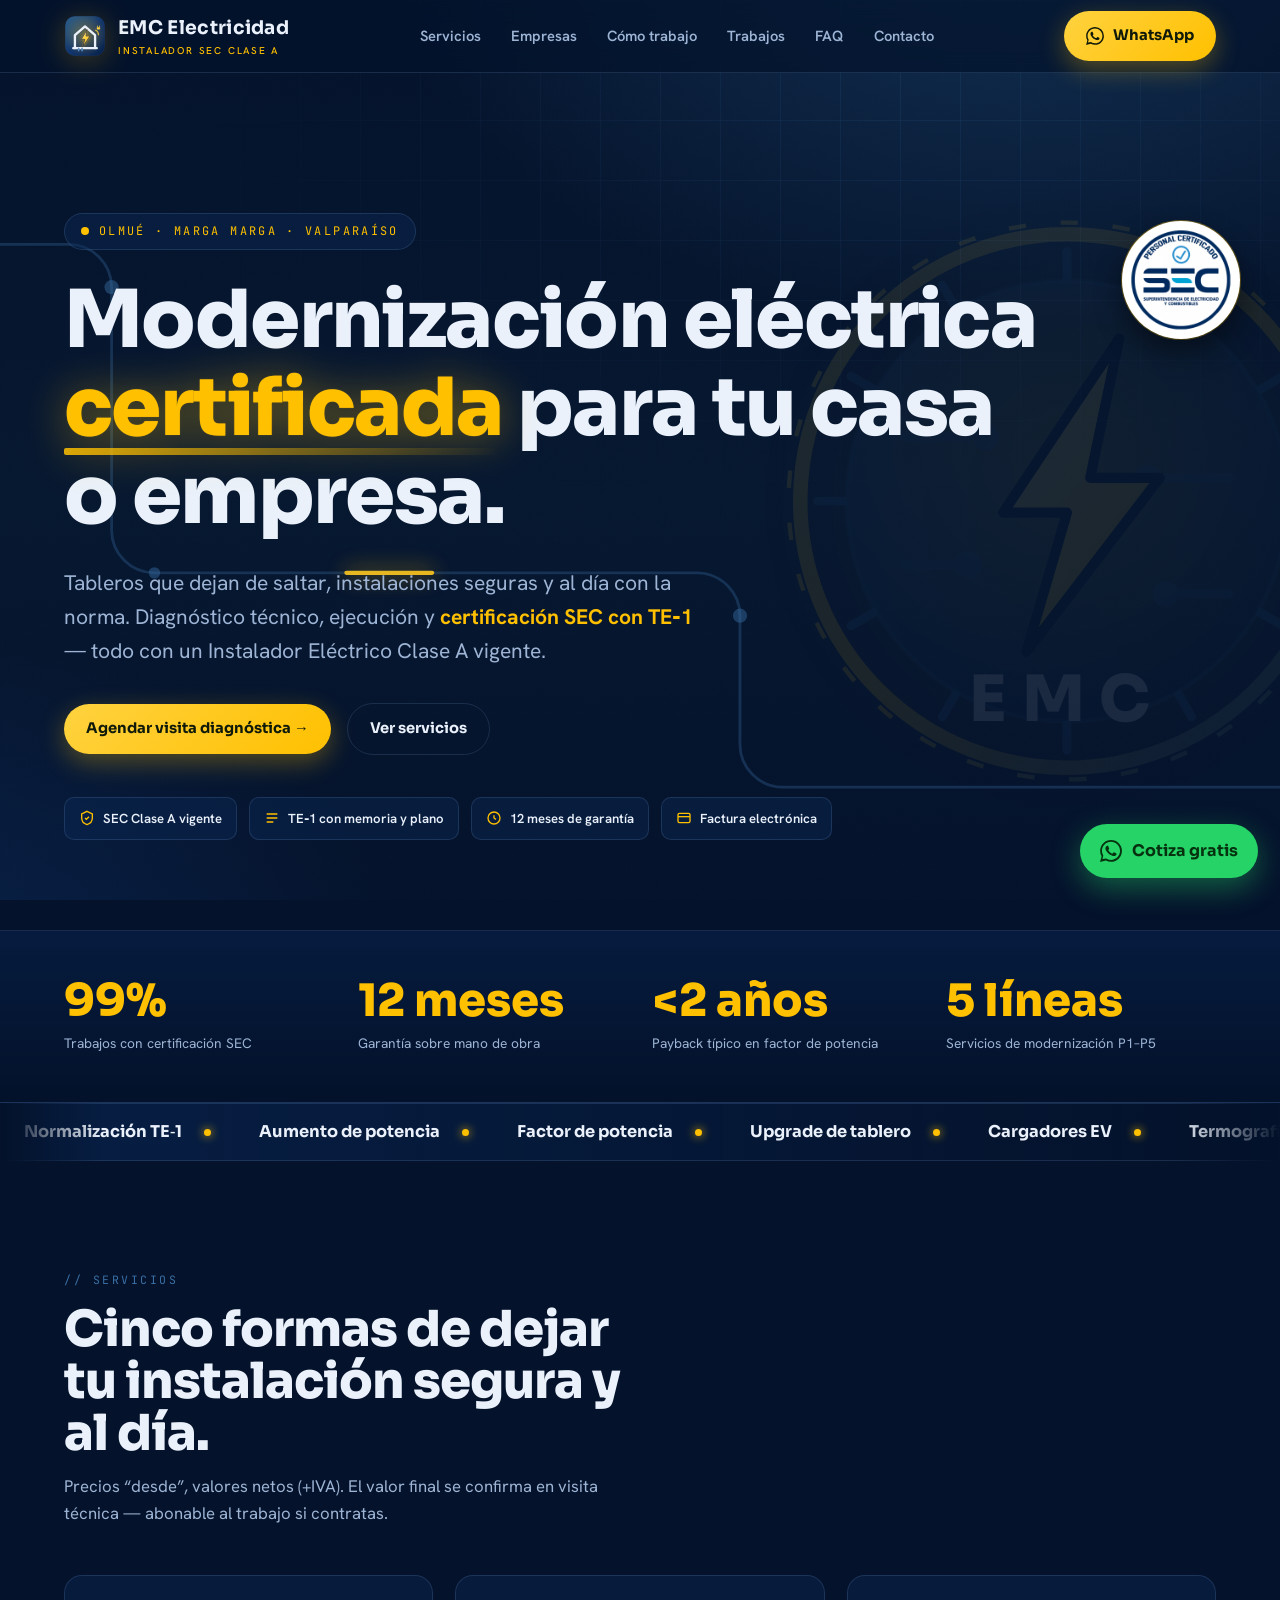
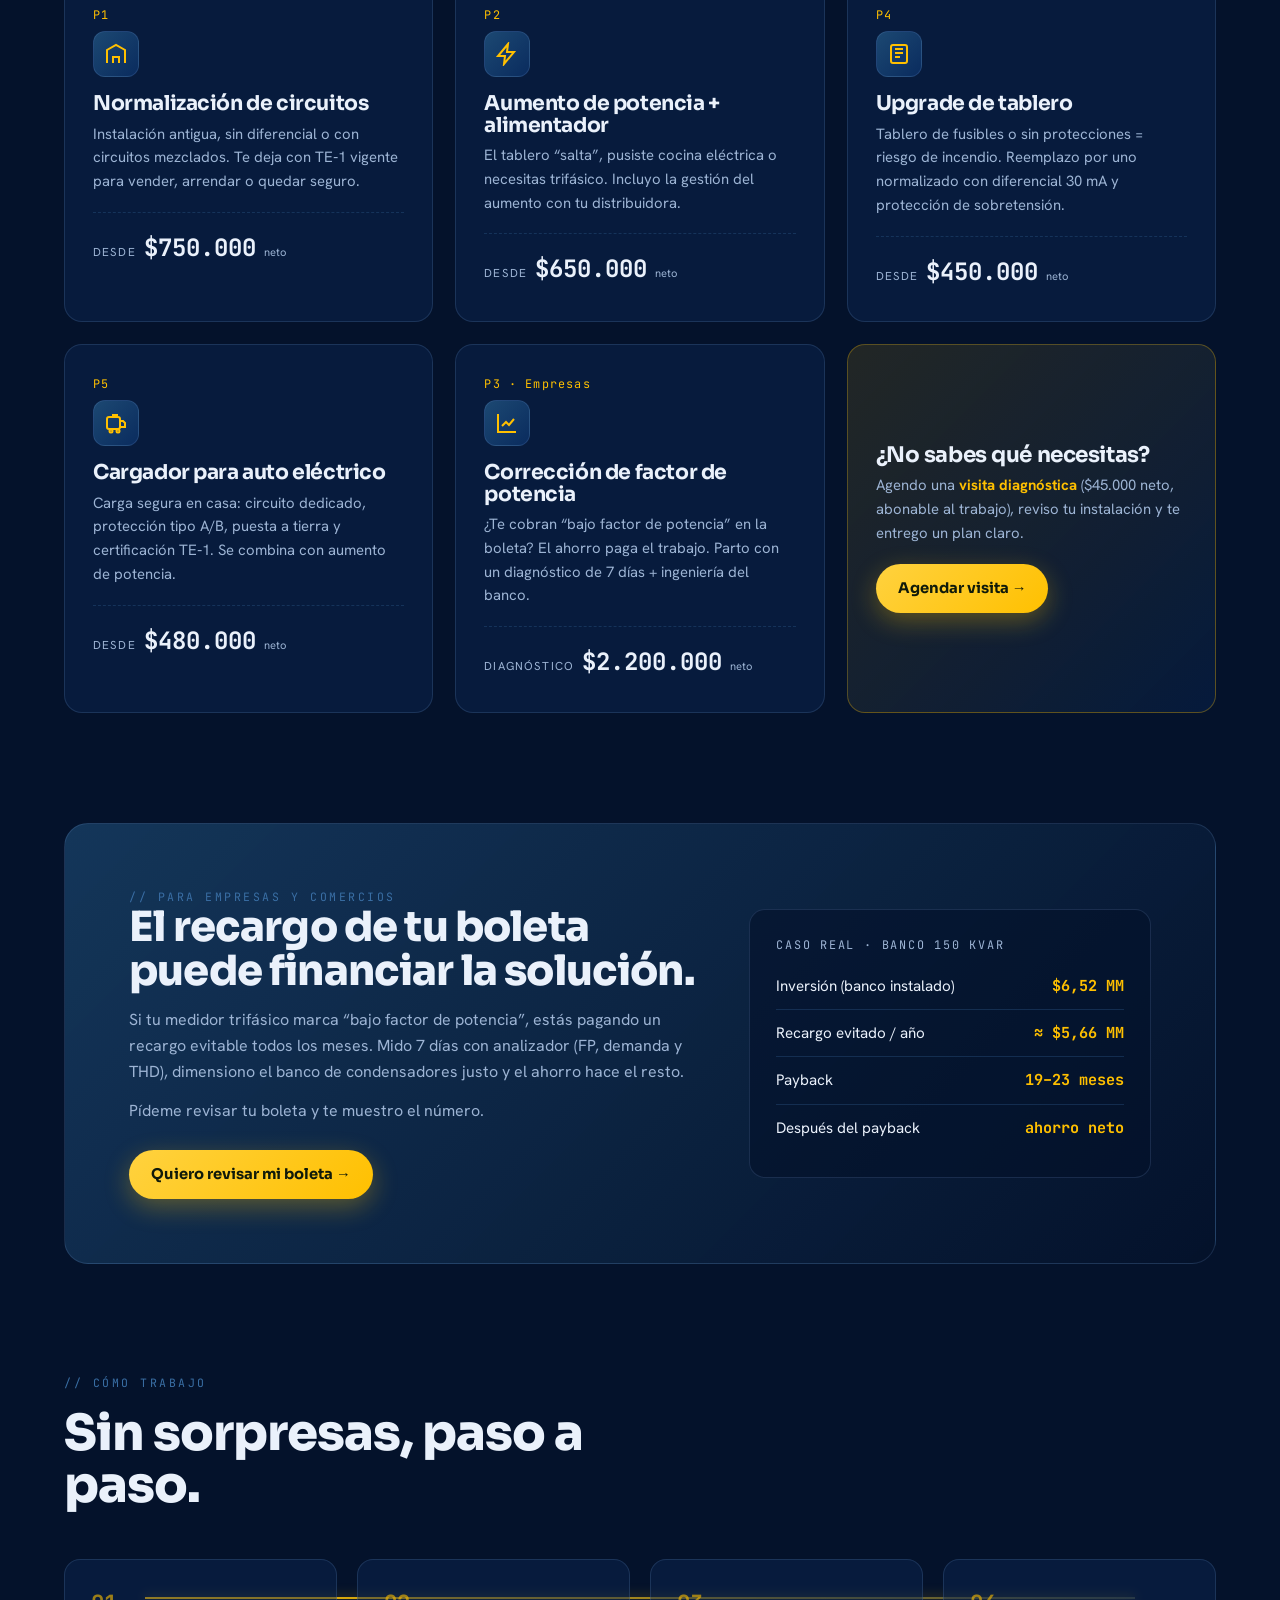
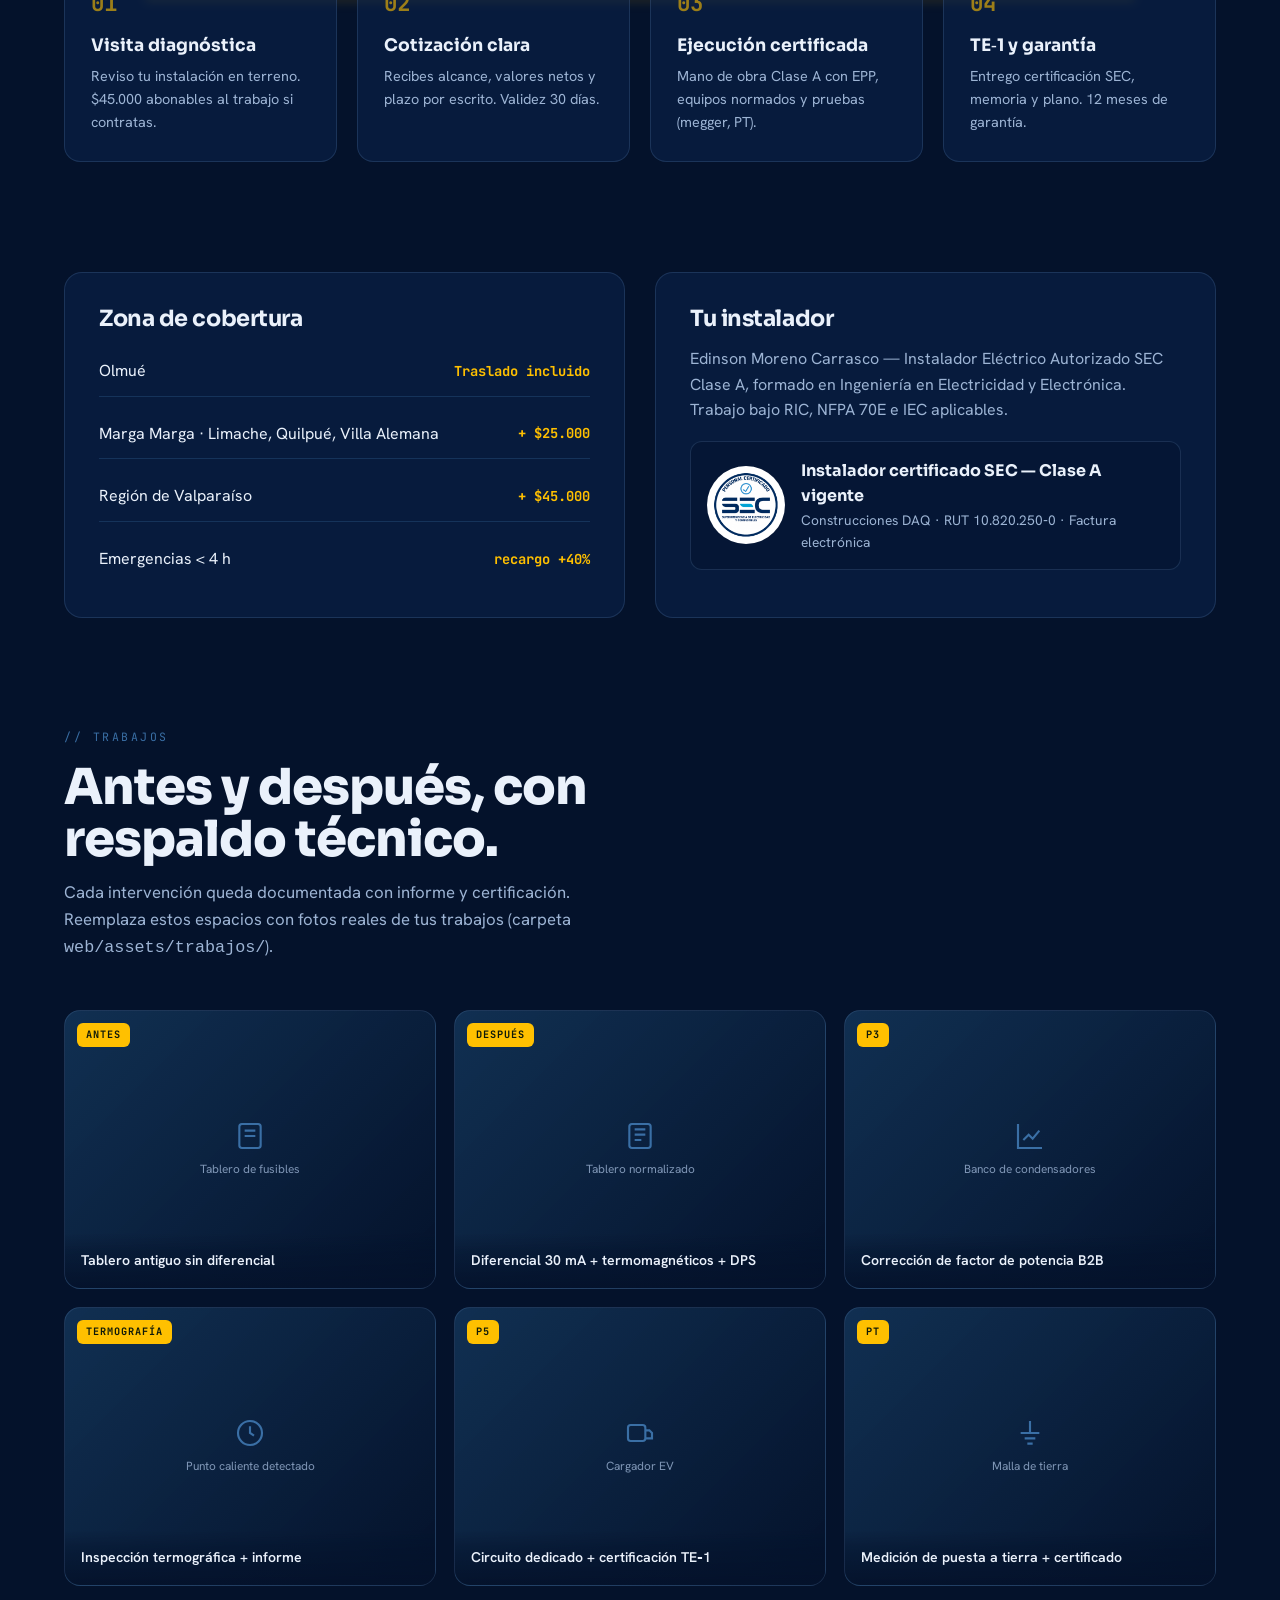
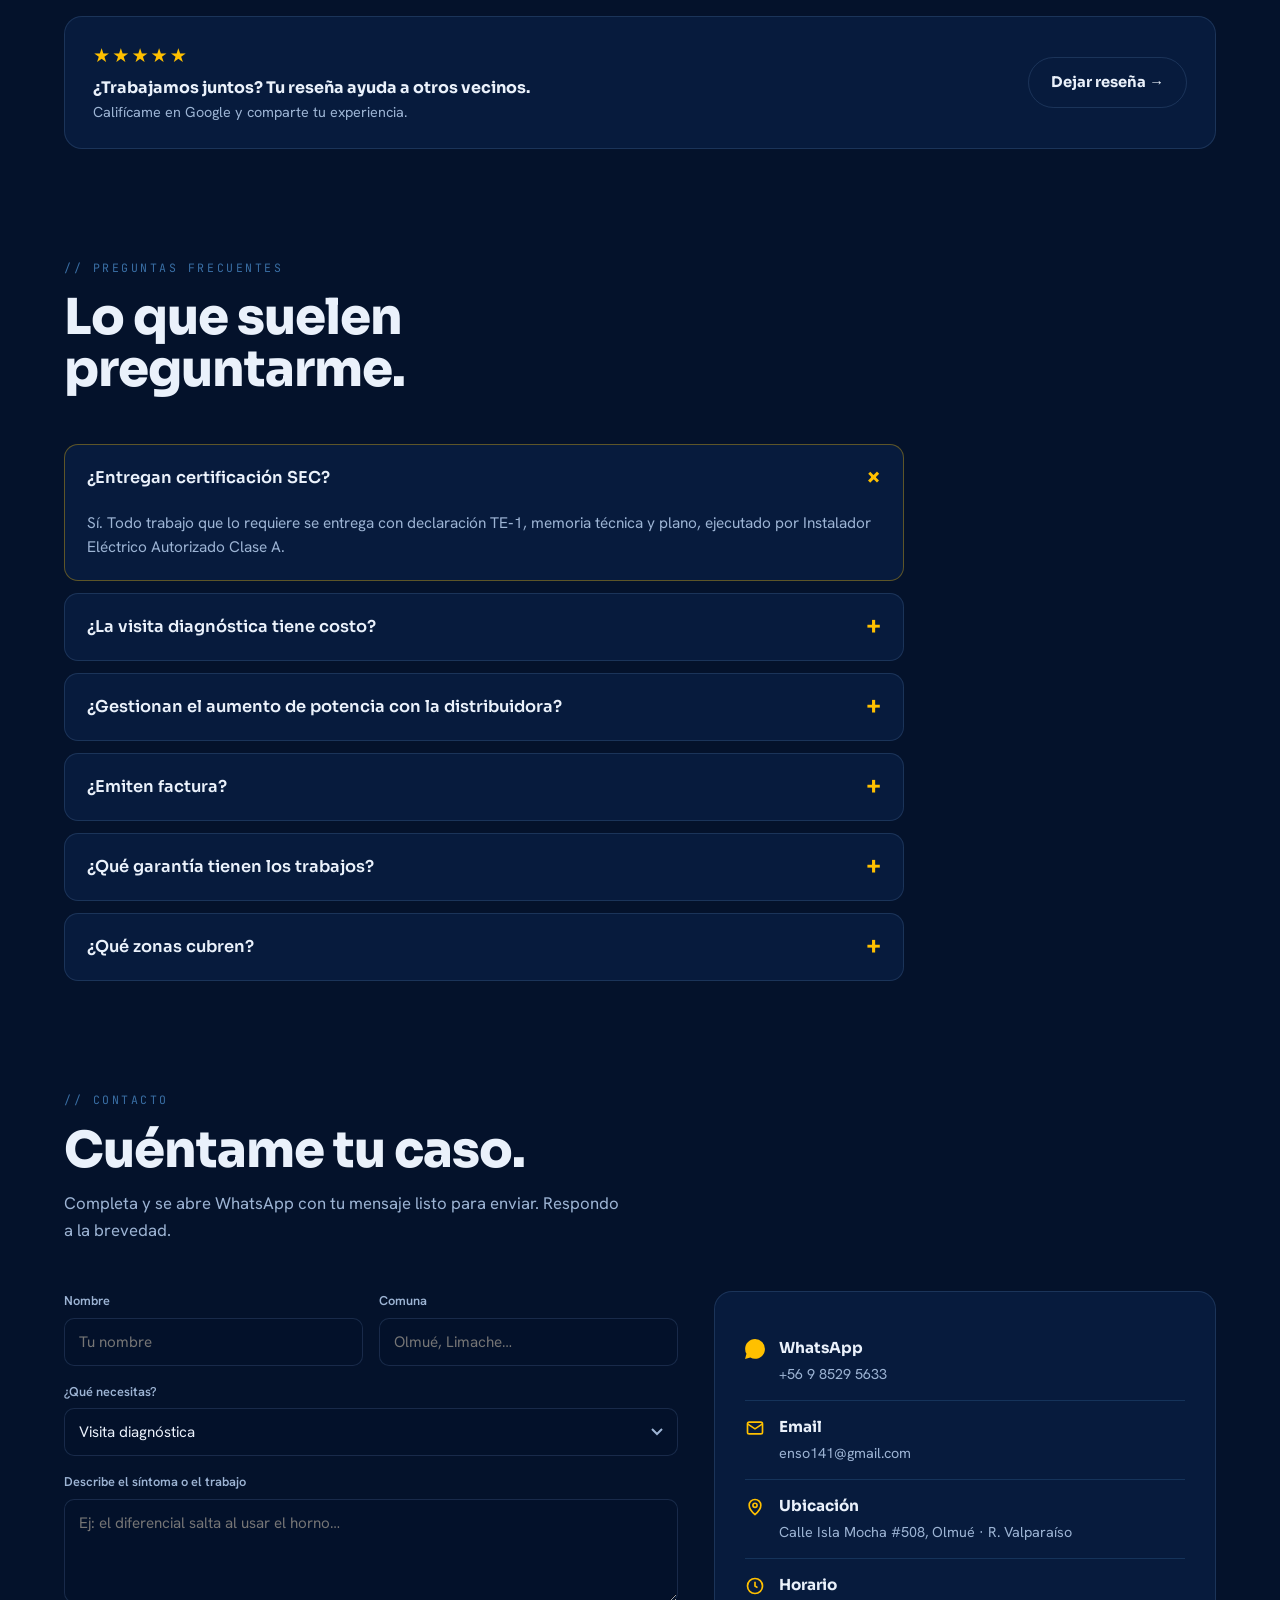
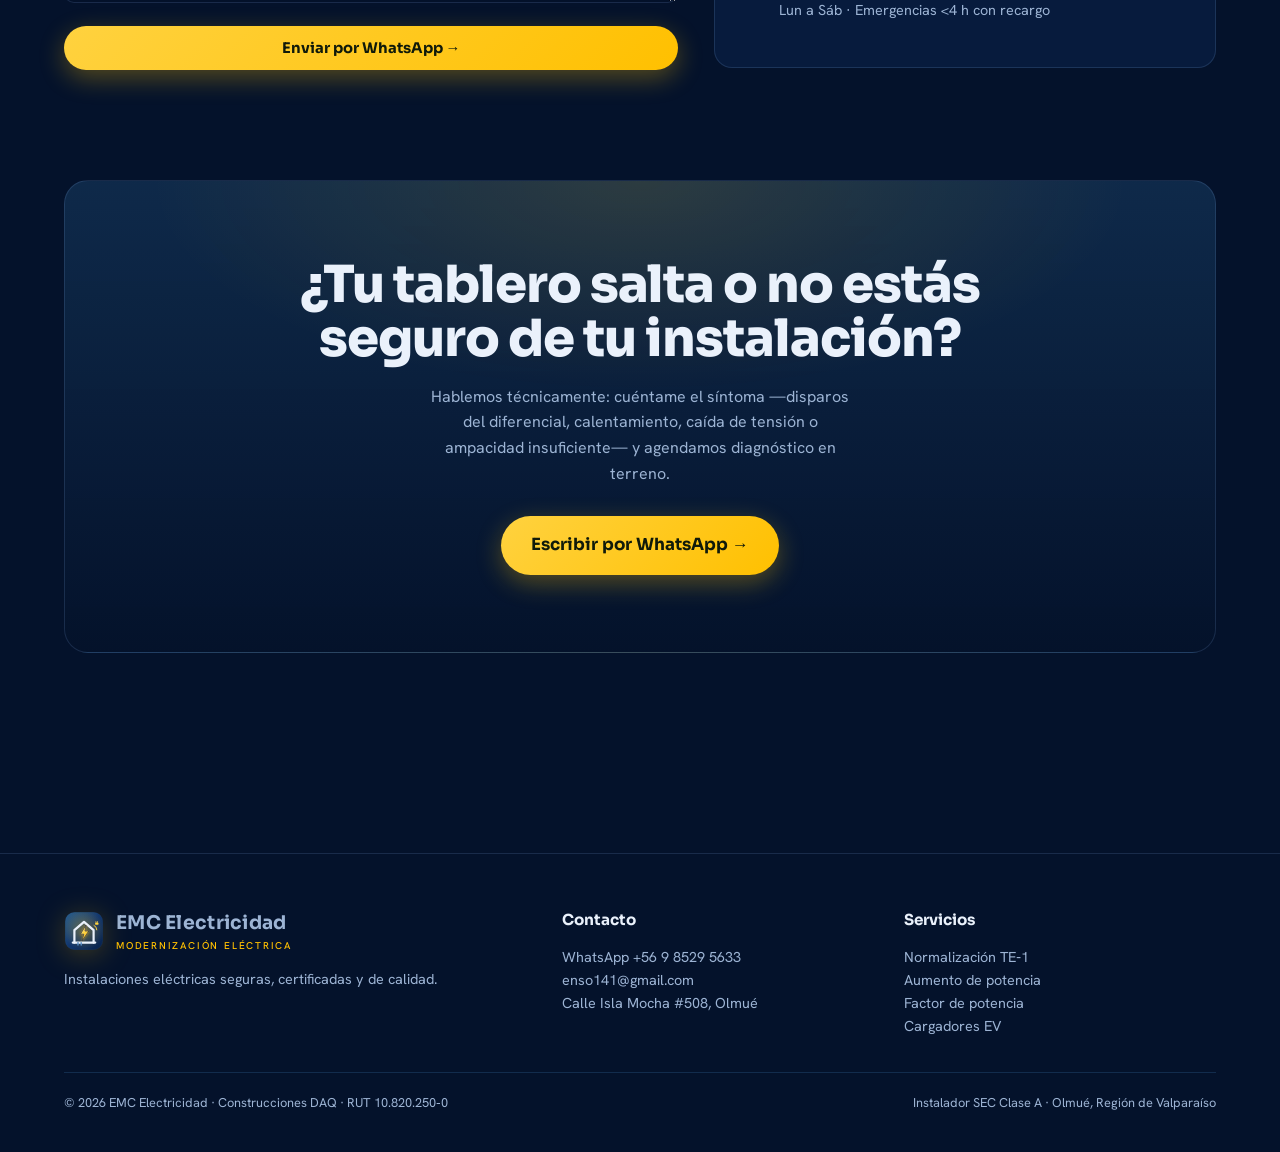
==== index.html @ 5852c8bf "EMC Electricidad landing" ====
<!DOCTYPE html>
<html lang="es-CL">
<head>
<meta charset="UTF-8">
<meta name="viewport" content="width=device-width, initial-scale=1.0">
<title>EMC Electricidad · Modernización eléctrica certificada · Instalador SEC Clase A — Olmué</title>
<meta name="description" content="EMC Electricidad — Construcciones DAQ. Modernización eléctrica certificada en Olmué y Región de Valparaíso: normalización TE-1, aumento de potencia, factor de potencia, upgrade de tablero y cargadores EV. Instalador SEC Clase A vigente.">
<link rel="preconnect" href="https://fonts.googleapis.com">
<link rel="preconnect" href="https://fonts.gstatic.com" crossorigin>
<link href="https://fonts.googleapis.com/css2?family=Sora:wght@400;600;700;800&family=Hanken+Grotesk:wght@400;500;600;700&family=JetBrains+Mono:wght@500;700&display=swap" rel="stylesheet">
<style>
:root{
  --blue-950:#04122b; --blue-900:#071a3a; --blue-800:#0B2E63; --blue-700:#1F4E79;
  --blue-500:#3A6FA5; --amp:#FFC000; --amp-lt:#FFD23F;
  --ink:#eaf1fb; --muted:#9db4d4; --line:rgba(58,111,165,.28);
  --glass:rgba(13,40,84,.45); --glass-brd:rgba(120,160,215,.18);
  --maxw:1200px;
  --d:#04122b;
}
*{margin:0;padding:0;box-sizing:border-box}
html{scroll-behavior:smooth}
body{
  font-family:'Hanken Grotesk',system-ui,sans-serif;
  background:var(--blue-950); color:var(--ink);
  line-height:1.6; -webkit-font-smoothing:antialiased; overflow-x:hidden;
}
h1,h2,h3,.display{font-family:'Sora',sans-serif;line-height:1.05;letter-spacing:-.02em}
.mono{font-family:'JetBrains Mono',monospace}
a{color:inherit;text-decoration:none}
.wrap{max-width:var(--maxw);margin:0 auto;padding:0 24px}
.amp{color:var(--amp)}

/* ── ambient background: night panel + grid + glow ── */
.bg-fx{position:fixed;inset:0;z-index:-2;
  background:
    radial-gradient(1100px 700px at 80% -10%, rgba(31,78,121,.55), transparent 60%),
    radial-gradient(900px 600px at -10% 110%, rgba(11,46,99,.6), transparent 60%),
    linear-gradient(180deg,#04122b,#061730 55%,#04122b);
}
.bg-grid{position:fixed;inset:0;z-index:-1;opacity:.5;
  background-image:linear-gradient(var(--line) 1px,transparent 1px),linear-gradient(90deg,var(--line) 1px,transparent 1px);
  background-size:60px 60px;
  -webkit-mask-image:radial-gradient(1000px 600px at 70% 10%,#000,transparent 75%);
          mask-image:radial-gradient(1000px 600px at 70% 10%,#000,transparent 75%);
}
.grain{position:fixed;inset:0;z-index:-1;pointer-events:none;opacity:.05;mix-blend-mode:overlay;
  background-image:url("data:image/svg+xml,%3Csvg xmlns='http://www.w3.org/2000/svg' width='180' height='180'%3E%3Cfilter id='n'%3E%3CfeTurbulence type='fractalNoise' baseFrequency='0.85' numOctaves='2' stitchTiles='stitch'/%3E%3C/filter%3E%3Crect width='100%25' height='100%25' filter='url(%23n)'/%3E%3C/svg%3E")}
.hero-mark{position:absolute;right:clamp(-120px,-6vw,-40px);top:50%;transform:translateY(-50%);
  width:min(580px,54vw);z-index:0;opacity:.09;pointer-events:none;
  filter:drop-shadow(0 0 70px rgba(255,192,0,.25))}
.hero-mark .ring{transform-origin:100px 100px;animation:spin 70s linear infinite}
@keyframes spin{to{transform:rotate(360deg)}}
.hero-seal{position:absolute;top:8px;right:0;width:118px;height:118px;object-fit:contain;z-index:4;
  background:#fff;border-radius:50%;padding:6px;box-shadow:0 12px 28px rgba(0,0,0,.45),0 0 0 1px rgba(255,192,0,.4);
  animation:floaty 6s ease-in-out infinite}
@keyframes floaty{0%,100%{transform:translateY(0)}50%{transform:translateY(-9px)}}
@media(max-width:920px){.hero-seal{width:86px;top:0}}
@media(max-width:560px){.hero-seal{display:none}}

/* ── nav ── */
header{position:sticky;top:0;z-index:50;backdrop-filter:blur(12px);
  background:rgba(4,18,43,.72);border-bottom:1px solid var(--glass-brd)}
nav{display:flex;align-items:center;justify-content:space-between;height:72px}
.brand{display:flex;align-items:center;gap:12px;font-family:'Sora';font-weight:800;letter-spacing:.02em}
.brand svg{width:42px;height:42px;flex:0 0 auto;filter:drop-shadow(0 4px 14px rgba(255,192,0,.25))}
.brand b{font-size:1.18rem}
.brand small{display:block;font-family:'Hanken Grotesk';font-weight:500;font-size:.62rem;letter-spacing:.18em;color:var(--amp);text-transform:uppercase}
.navlinks{display:flex;gap:30px;align-items:center}
.navlinks a{font-size:.92rem;color:var(--muted);font-weight:600;transition:color .2s}
.navlinks a:hover{color:var(--ink)}
.btn{display:inline-flex;align-items:center;gap:9px;font-weight:700;font-family:'Sora';
  padding:13px 22px;border-radius:999px;font-size:.92rem;transition:transform .15s,box-shadow .2s,background .2s;cursor:pointer;border:none}
.btn-amp{background:linear-gradient(135deg,var(--amp-lt),var(--amp));color:#101a0a;
  box-shadow:0 8px 26px rgba(255,192,0,.32)}
.btn-amp:hover{transform:translateY(-2px);box-shadow:0 12px 34px rgba(255,192,0,.5)}
.btn-ghost{background:transparent;color:var(--ink);border:1px solid var(--glass-brd)}
.btn-ghost:hover{border-color:var(--amp);color:var(--amp)}
.nav-cta{display:flex;gap:12px;align-items:center}
.burger{display:none}

/* ── hero ── */
.hero{position:relative;padding:clamp(70px,11vw,140px) 0 90px;overflow:hidden}
.hero-current{position:absolute;inset:0;z-index:0;width:100%;height:100%;pointer-events:none;opacity:.9}
.hero .wrap{position:relative;z-index:2}
.eyebrow{display:inline-flex;align-items:center;gap:10px;font-family:'JetBrains Mono';font-size:.74rem;
  letter-spacing:.2em;text-transform:uppercase;color:var(--amp);
  border:1px solid var(--glass-brd);border-radius:999px;padding:8px 16px;margin-bottom:26px;background:var(--glass)}
.eyebrow .dot{width:8px;height:8px;border-radius:50%;background:var(--amp);box-shadow:0 0 0 0 rgba(255,192,0,.6);animation:pulse 2s infinite}
@keyframes pulse{0%{box-shadow:0 0 0 0 rgba(255,192,0,.5)}70%{box-shadow:0 0 0 12px rgba(255,192,0,0)}100%{box-shadow:0 0 0 0 rgba(255,192,0,0)}}
.hero h1{font-size:clamp(2.6rem,6.4vw,5rem);font-weight:800;max-width:16ch;line-height:1.1}
.hero h1 .stroke{position:relative;white-space:nowrap;color:var(--amp);
  text-shadow:0 0 1px rgba(255,192,0,.5);
  filter:drop-shadow(0 2px 22px rgba(255,192,0,.45))}
.hero h1 .stroke::after{content:"";position:absolute;left:0;right:0;bottom:.04em;height:.09em;
  background:linear-gradient(90deg,var(--amp),transparent);border-radius:2px;opacity:.85}
.hero p.lead{font-size:clamp(1.05rem,1.8vw,1.32rem);color:var(--muted);max-width:54ch;margin:26px 0 36px}
.hero-cta{display:flex;gap:16px;flex-wrap:wrap;align-items:center}
.chips{display:flex;gap:12px;flex-wrap:wrap;margin-top:42px}
.chip{display:inline-flex;align-items:center;gap:8px;font-size:.82rem;font-weight:600;color:var(--ink);
  background:var(--glass);border:1px solid var(--glass-brd);border-radius:10px;padding:10px 14px}
.chip svg{width:16px;height:16px;color:var(--amp)}

/* ── stats ── */
.stats{border-top:1px solid var(--glass-brd);border-bottom:1px solid var(--glass-brd);
  background:linear-gradient(180deg,rgba(11,46,99,.35),transparent)}
.stats .wrap{display:grid;grid-template-columns:repeat(4,1fr);gap:24px;padding:48px 24px}
.stat .num{font-family:'Sora';font-weight:800;font-size:clamp(1.8rem,3.6vw,2.8rem);color:var(--amp);line-height:1}
.stat .lbl{color:var(--muted);font-size:.86rem;margin-top:8px}

/* ── section heads ── */
section{position:relative}
.sec-head{max-width:62ch;margin-bottom:48px}
.sec-tag{font-family:'JetBrains Mono';font-size:.72rem;letter-spacing:.22em;text-transform:uppercase;color:var(--blue-500)}
.sec-head h2{font-size:clamp(2rem,4.4vw,3.1rem);font-weight:800;margin:14px 0}
.sec-head p{color:var(--muted);font-size:1.05rem}
.pad{padding:clamp(70px,9vw,110px) 0}

/* ── services ── */
.svc-grid{display:grid;grid-template-columns:repeat(3,1fr);gap:22px}
.card{position:relative;background:var(--glass);border:1px solid var(--glass-brd);border-radius:18px;
  padding:30px 28px;overflow:hidden;transition:transform .25s,border-color .25s,box-shadow .25s}
.card::before{content:"";position:absolute;inset:0;border-radius:18px;padding:1px;
  background:linear-gradient(140deg,rgba(255,210,63,.5),transparent 40%);
  -webkit-mask:linear-gradient(#000 0 0) content-box,linear-gradient(#000 0 0);
  -webkit-mask-composite:xor;mask-composite:exclude;opacity:0;transition:opacity .3s}
.card:hover{transform:translateY(-6px);border-color:transparent;box-shadow:0 24px 50px rgba(0,0,0,.4)}
.card:hover::before{opacity:1}
.card .tagn{font-family:'JetBrains Mono';font-size:.74rem;color:var(--amp);letter-spacing:.1em}
.card .ic{width:46px;height:46px;border-radius:12px;display:grid;place-items:center;margin:6px 0 16px;
  background:linear-gradient(135deg,rgba(31,78,121,.9),rgba(11,46,99,.9));border:1px solid var(--glass-brd)}
.card .ic svg{width:24px;height:24px;color:var(--amp)}
.card h3{font-size:1.28rem;font-weight:700;margin-bottom:8px}
.card .solves{color:var(--muted);font-size:.93rem;min-height:54px}
.card .price{margin-top:18px;display:flex;align-items:baseline;gap:8px;border-top:1px dashed var(--line);padding-top:16px}
.card .price .from{font-size:.72rem;color:var(--muted);text-transform:uppercase;letter-spacing:.1em}
.card .price .val{font-family:'JetBrains Mono';font-weight:700;font-size:1.5rem;color:var(--ink)}
.card .price .net{font-size:.7rem;color:var(--muted)}

/* ── B2B band ── */
.band{position:relative;border-radius:24px;overflow:hidden;border:1px solid var(--glass-brd);
  background:linear-gradient(135deg,rgba(31,78,121,.6),rgba(4,18,43,.7));padding:clamp(36px,5vw,64px)}
.band-grid{display:grid;grid-template-columns:1.3fr .9fr;gap:40px;align-items:center}
.band h2{font-size:clamp(1.8rem,3.6vw,2.6rem);font-weight:800;margin-bottom:14px}
.band p{color:var(--muted);margin-bottom:14px}
.roi{background:rgba(4,18,43,.6);border:1px solid var(--glass-brd);border-radius:16px;padding:26px}
.roi .row{display:flex;justify-content:space-between;padding:11px 0;border-bottom:1px solid var(--line);font-size:.95rem}
.roi .row:last-child{border:none}
.roi .row b{font-family:'JetBrains Mono';color:var(--amp)}

/* ── process ── */
.steps{display:grid;grid-template-columns:repeat(4,1fr);gap:20px;counter-reset:s}
.step{background:var(--glass);border:1px solid var(--glass-brd);border-radius:16px;padding:26px;position:relative}
.step::before{counter-increment:s;content:"0" counter(s);font-family:'JetBrains Mono';font-weight:700;
  font-size:1.4rem;color:var(--amp);opacity:.6}
.step h4{font-family:'Sora';font-weight:700;margin:10px 0 6px;font-size:1.08rem}
.step p{color:var(--muted);font-size:.9rem}

/* ── coverage + about ── */
.split{display:grid;grid-template-columns:1fr 1fr;gap:30px}
.panel{background:var(--glass);border:1px solid var(--glass-brd);border-radius:18px;padding:34px}
.panel h3{font-size:1.4rem;font-weight:700;margin-bottom:16px}
.cov-list{display:flex;flex-direction:column;gap:12px}
.cov{display:flex;justify-content:space-between;align-items:center;padding:12px 0;border-bottom:1px solid var(--line)}
.cov:last-child{border:none}
.cov b{font-family:'JetBrains Mono';color:var(--amp);font-size:.86rem}
.about-cred{display:flex;gap:16px;align-items:center;margin-top:18px;padding:16px;border:1px solid var(--glass-brd);border-radius:12px;background:rgba(4,18,43,.4)}
.about-cred .seal{width:54px;height:54px;flex:0 0 auto;border-radius:12px;display:grid;place-items:center;
  background:linear-gradient(135deg,var(--amp-lt),var(--amp));color:#101a0a;font-family:'Sora';font-weight:800;font-size:1.4rem}

/* ── final cta ── */
.final{text-align:center;border-radius:24px;border:1px solid var(--glass-brd);padding:clamp(46px,6vw,80px);
  background:radial-gradient(700px 300px at 50% 0%,rgba(255,192,0,.12),transparent 70%),linear-gradient(180deg,rgba(31,78,121,.4),rgba(4,18,43,.5))}
.final h2{font-size:clamp(2rem,4.6vw,3.2rem);font-weight:800;max-width:18ch;margin:0 auto 18px}
.final p{color:var(--muted);max-width:48ch;margin:0 auto 30px}

/* ── footer ── */
footer{border-top:1px solid var(--glass-brd);margin-top:90px;padding:54px 0 40px;color:var(--muted);font-size:.9rem}
.foot-grid{display:grid;grid-template-columns:1.5fr 1fr 1fr;gap:30px;margin-bottom:34px}
footer a:hover{color:var(--amp)}
footer h5{font-family:'Sora';color:var(--ink);font-size:.95rem;margin-bottom:14px}
.foot-bot{border-top:1px solid var(--line);padding-top:20px;display:flex;justify-content:space-between;flex-wrap:wrap;gap:10px;font-size:.8rem}

/* ── floating whatsapp ── */
.wa-float{position:fixed;right:22px;bottom:22px;z-index:60;display:flex;align-items:center;gap:10px;
  background:#25D366;color:#06310f;font-weight:700;font-family:'Sora';padding:14px 20px;border-radius:999px;
  box-shadow:0 10px 30px rgba(37,211,102,.4);transition:transform .15s}
.wa-float:hover{transform:scale(1.05)}
.wa-float svg{width:22px;height:22px}

/* reveal */
.reveal{opacity:0;transform:translateY(26px);transition:opacity .7s cubic-bezier(.2,.7,.2,1),transform .7s cubic-bezier(.2,.7,.2,1)}
.reveal.in{opacity:1;transform:none}

/* ── scroll progress bar ── */
.progress{position:fixed;top:0;left:0;height:3px;width:0;z-index:100;
  background:linear-gradient(90deg,var(--amp-lt),var(--amp));box-shadow:0 0 14px rgba(255,192,0,.7)}

/* ── marquee ticker (idea: agency/electrician themes) ── */
.ticker{overflow:hidden;border-top:1px solid var(--glass-brd);border-bottom:1px solid var(--glass-brd);
  background:linear-gradient(90deg,rgba(11,46,99,.45),rgba(4,18,43,.15));padding:15px 0;white-space:nowrap;
  -webkit-mask-image:linear-gradient(90deg,transparent,#000 8%,#000 92%,transparent);
          mask-image:linear-gradient(90deg,transparent,#000 8%,#000 92%,transparent)}
.ticker-track{display:inline-flex;animation:marq 30s linear infinite;will-change:transform}
.ticker:hover .ticker-track{animation-play-state:paused}
.ticker span{font-family:'Sora';font-weight:700;font-size:1.02rem;color:var(--ink);
  display:inline-flex;align-items:center;gap:22px;padding:0 24px}
.ticker span::after{content:"";width:7px;height:7px;border-radius:50%;background:var(--amp);box-shadow:0 0 10px var(--amp)}
@keyframes marq{to{transform:translateX(-50%)}}

/* ── process timeline line ── */
.steps{position:relative}
.steps::before{content:"";position:absolute;top:38px;left:7%;right:7%;height:2px;background:var(--line);z-index:0}
.steps::after{content:"";position:absolute;top:38px;left:7%;height:2px;width:0;z-index:0;
  background:linear-gradient(90deg,var(--amp),rgba(255,192,0,.2));box-shadow:0 0 12px rgba(255,192,0,.6);
  transition:width 1.8s cubic-bezier(.2,.7,.2,1)}
.steps.go::after{width:86%}
.steps .step{z-index:1}

/* parallax hint */
.hero-mark,.bg-grid{will-change:transform}

/* ── galería trabajos ── */
.gal{display:grid;grid-template-columns:repeat(3,1fr);gap:18px}
.work{position:relative;border-radius:16px;overflow:hidden;border:1px solid var(--glass-brd);aspect-ratio:4/3;
  background:linear-gradient(135deg,rgba(31,78,121,.5),rgba(4,18,43,.75));display:grid;place-items:center;
  transition:transform .25s,box-shadow .25s}
.work:hover{transform:translateY(-5px);box-shadow:0 22px 46px rgba(0,0,0,.4)}
.work img{position:absolute;inset:0;width:100%;height:100%;object-fit:cover}
.work .ph{display:flex;flex-direction:column;align-items:center;gap:8px;color:var(--muted);text-align:center;padding:14px}
.work .ph svg{width:32px;height:32px;color:var(--blue-500)}
.work .ph small{font-size:.74rem;opacity:.8}
.work .cap{position:absolute;left:0;right:0;bottom:0;padding:16px;font-size:.88rem;font-weight:600;z-index:2;
  background:linear-gradient(0deg,rgba(4,18,43,.94),rgba(4,18,43,.4) 70%,transparent)}
.work .tag{position:absolute;top:12px;left:12px;z-index:2;font-family:'JetBrains Mono';font-size:.64rem;letter-spacing:.1em;
  background:var(--amp);color:#101a0a;padding:4px 9px;border-radius:6px;font-weight:700}
.reviews{display:flex;align-items:center;justify-content:space-between;gap:24px;flex-wrap:wrap;margin-top:30px;
  background:var(--glass);border:1px solid var(--glass-brd);border-radius:18px;padding:24px 28px}
.stars{color:var(--amp);font-size:1.2rem;letter-spacing:2px}

/* ── FAQ ── */
.faq{display:grid;gap:12px;max-width:840px}
.faq details{background:var(--glass);border:1px solid var(--glass-brd);border-radius:14px;padding:0 22px;transition:border-color .2s}
.faq details[open]{border-color:rgba(255,192,0,.35)}
.faq summary{list-style:none;cursor:pointer;padding:20px 0;font-family:'Sora';font-weight:600;font-size:1.02rem;
  display:flex;justify-content:space-between;align-items:center;gap:16px}
.faq summary::-webkit-details-marker{display:none}
.faq summary::after{content:"+";color:var(--amp);font-size:1.6rem;line-height:1;transition:transform .25s}
.faq details[open] summary::after{transform:rotate(45deg)}
.faq details p{color:var(--muted);padding:0 0 20px;font-size:.96rem;margin:0}

/* ── form ── */
.contact-grid{display:grid;grid-template-columns:1.1fr .9fr;gap:36px;align-items:start}
.form{display:grid;gap:16px}
.form .row2{display:grid;grid-template-columns:1fr 1fr;gap:16px}
.field label{display:block;font-size:.8rem;color:var(--muted);margin-bottom:6px;font-weight:600}
.field input,.field select,.field textarea{width:100%;background:rgba(4,18,43,.6);border:1px solid var(--glass-brd);
  border-radius:10px;padding:13px 14px;color:var(--ink);font-family:inherit;font-size:.95rem;transition:border-color .2s}
.field input:focus,.field select:focus,.field textarea:focus{outline:none;border-color:var(--amp);box-shadow:0 0 0 3px rgba(255,192,0,.12)}
.field textarea{resize:vertical;min-height:104px}
.field select{appearance:none;background-image:url("data:image/svg+xml,%3Csvg xmlns='http://www.w3.org/2000/svg' width='12' height='8' fill='none' stroke='%239db4d4' stroke-width='2'%3E%3Cpath d='M1 1l5 5 5-5'/%3E%3C/svg%3E");background-repeat:no-repeat;background-position:right 14px center}
.cinfo{background:var(--glass);border:1px solid var(--glass-brd);border-radius:18px;padding:30px}
.cinfo .ci{display:flex;gap:14px;align-items:flex-start;padding:14px 0;border-bottom:1px solid var(--line)}
.cinfo .ci:last-child{border:none}
.cinfo .ci svg{width:20px;height:20px;color:var(--amp);flex:0 0 auto;margin-top:3px}
.cinfo .ci b{font-family:'Sora';display:block;font-size:.95rem}
.cinfo .ci span{color:var(--muted);font-size:.9rem}

@media(max-width:920px){
  .navlinks{display:none}
  .stats .wrap{grid-template-columns:repeat(2,1fr)}
  .svc-grid{grid-template-columns:1fr 1fr}
  .band-grid,.split{grid-template-columns:1fr}
  .steps{grid-template-columns:1fr 1fr}
  .foot-grid{grid-template-columns:1fr 1fr}
  .gal{grid-template-columns:1fr 1fr}
  .contact-grid{grid-template-columns:1fr}
  .steps::before,.steps::after{display:none}
}
@media(max-width:560px){
  .svc-grid,.steps,.foot-grid,.gal{grid-template-columns:1fr}
  .form .row2{grid-template-columns:1fr}
  .nav-cta .btn-text{display:none}
  .wa-float span{display:none}
}
@media(prefers-reduced-motion:reduce){*{animation:none!important;transition:none!important}.reveal{opacity:1;transform:none}}
</style>
</head>
<body>
<div class="progress" id="prog"></div>
<div class="bg-fx"></div>
<div class="bg-grid"></div>
<div class="grain"></div>

<!-- ░░ LOGO (inline, marca EMC premium) ░░ -->
<svg width="0" height="0" style="position:absolute"><defs>
  <linearGradient id="badge" x1="0" y1="0" x2="1" y2="1"><stop offset="0" stop-color="#1F4E79"/><stop offset="1" stop-color="#0B2E63"/></linearGradient>
  <linearGradient id="bolt" x1="0" y1="0" x2="1" y2="1"><stop offset="0" stop-color="#FFD23F"/><stop offset="1" stop-color="#FFC000"/></linearGradient>
  <linearGradient id="m-disc" x1="0" y1="0" x2="1" y2="1"><stop offset="0" stop-color="#2A5E8C"/><stop offset=".55" stop-color="#0B2E63"/><stop offset="1" stop-color="#04122B"/></linearGradient>
  <linearGradient id="m-ring" x1="0" y1="0" x2="1" y2="1"><stop offset="0" stop-color="#FFD23F"/><stop offset=".5" stop-color="#FFC000"/><stop offset="1" stop-color="#3A6FA5"/></linearGradient>
  <linearGradient id="m-bolt" x1=".2" y1="0" x2=".8" y2="1"><stop offset="0" stop-color="#FFE587"/><stop offset=".5" stop-color="#FFD23F"/><stop offset="1" stop-color="#FFB300"/></linearGradient>
  <radialGradient id="m-glow" cx=".5" cy=".42" r=".6"><stop offset="0" stop-color="#FFC000" stop-opacity=".5"/><stop offset="1" stop-color="#FFC000" stop-opacity="0"/></radialGradient>
  <linearGradient id="c-tile" x1="0" y1="0" x2="1" y2="1"><stop offset="0" stop-color="#2A5E8C"/><stop offset=".5" stop-color="#11366E"/><stop offset="1" stop-color="#06204A"/></linearGradient>
  <linearGradient id="c-bolt" x1=".2" y1="0" x2=".8" y2="1"><stop offset="0" stop-color="#FFE587"/><stop offset=".5" stop-color="#FFD23F"/><stop offset="1" stop-color="#FFB300"/></linearGradient>
  <radialGradient id="c-glow" cx=".5" cy=".46" r=".55"><stop offset="0" stop-color="#FFC000" stop-opacity=".35"/><stop offset="1" stop-color="#FFC000" stop-opacity="0"/></radialGradient>
  <linearGradient id="sec-bolt" x1="0" y1="0" x2="1" y2="1"><stop offset="0" stop-color="#FFD23F"/><stop offset="1" stop-color="#FFC000"/></linearGradient>
  <filter id="c-sh" x="-30%" y="-30%" width="160%" height="160%"><feDropShadow dx="0" dy="2" stdDeviation="5" flood-color="#FFC000" flood-opacity="0.5"/></filter>
</defs></svg>

<!-- EMC house logo + SEC seal symbols -->
<svg width="0" height="0" style="position:absolute" aria-hidden="true">
  <symbol id="emc-logo" viewBox="0 0 200 200">
    <rect x="6" y="6" width="188" height="188" rx="46" fill="url(#c-tile)"/>
    <rect x="6" y="6" width="188" height="188" rx="46" fill="url(#c-glow)"/>
    <rect x="6.5" y="6.5" width="187" height="187" rx="45.5" fill="none" stroke="#5B8FC7" stroke-width="1" opacity=".35"/>
    <path d="M52 158 V96 L100 54 L148 96 V158" fill="none" stroke="#EAF1FB" stroke-width="11" stroke-linejoin="round" stroke-linecap="round"/>
    <path d="M44 158 H156" stroke="#EAF1FB" stroke-width="11" stroke-linecap="round"/>
    <g stroke="#5B8FC7" stroke-width="7" stroke-linecap="round"><path d="M70 158 V170"/><path d="M86 158 V170"/></g>
    <path d="M110 70 L82 116 H99 L90 150 L124 100 H105 Z" fill="url(#c-bolt)" stroke="#06204A" stroke-width="3" stroke-linejoin="round" filter="url(#c-sh)"/>
    <g stroke="#FFD23F" stroke-width="5" stroke-linecap="round" fill="none" opacity=".95"><path d="M150 72 q14 6 14 22"/></g>
    <g fill="#FFD23F"><rect x="156" y="58" width="16" height="11" rx="3"/><rect x="158" y="50" width="3.4" height="9" rx="1.7"/><rect x="166.6" y="50" width="3.4" height="9" rx="1.7"/></g>
  </symbol>
  <symbol id="sec-seal" viewBox="0 0 200 200">
    <defs>
      <path id="sec-top" d="M 34 100 A 66 66 0 0 1 166 100"/>
      <path id="sec-bot" d="M 166 100 A 66 66 0 0 1 34 100"/>
    </defs>
    <circle cx="100" cy="100" r="95" fill="#FFFFFF"/>
    <circle cx="100" cy="100" r="95" fill="none" stroke="#1F4E79" stroke-width="3"/>
    <circle cx="100" cy="100" r="74" fill="none" stroke="#1F4E79" stroke-width="2"/>
    <text font-family="'Sora',sans-serif" font-weight="800" fill="#1F4E79" font-size="15.5" letter-spacing="2"><textPath href="#sec-top" startOffset="50%" text-anchor="middle">INSTALADOR ELÉCTRICO</textPath></text>
    <text font-family="'Sora',sans-serif" font-weight="800" fill="#1F4E79" font-size="15.5" letter-spacing="2.5"><textPath href="#sec-bot" startOffset="50%" text-anchor="middle">CERTIFICADO · CLASE A</textPath></text>
    <g fill="#FFC000"><circle cx="34" cy="100" r="3.4"/><circle cx="166" cy="100" r="3.4"/></g>
    <text x="100" y="96" text-anchor="middle" font-family="'Sora',sans-serif" font-weight="800" font-size="46" letter-spacing="2" fill="#1F4E79">SEC</text>
    <path d="M104 104 L92 124 H100 L96 140 L112 118 H103 Z" fill="url(#sec-bolt)" stroke="#1F4E79" stroke-width="1.6" stroke-linejoin="round"/>
    <text x="100" y="150" text-anchor="middle" font-family="'Hanken Grotesk',sans-serif" font-weight="700" font-size="9.5" letter-spacing="1.5" fill="#3A6FA5">SEC · CHILE</text>
  </symbol>
</svg>

<!-- reusable EMC seal mark -->
<svg width="0" height="0" style="position:absolute" aria-hidden="true"><symbol id="emc-seal" viewBox="0 0 200 200">
  <circle cx="100" cy="100" r="92" fill="none" stroke="url(#m-ring)" stroke-width="5"/>
  <g stroke="#3A6FA5" stroke-width="3" stroke-linecap="round" opacity=".85">
    <line x1="100" y1="14" x2="100" y2="24"/><line x1="100" y1="14" x2="100" y2="24" transform="rotate(30 100 100)"/><line x1="100" y1="14" x2="100" y2="24" transform="rotate(60 100 100)"/><line x1="100" y1="14" x2="100" y2="24" transform="rotate(90 100 100)"/><line x1="100" y1="14" x2="100" y2="24" transform="rotate(120 100 100)"/><line x1="100" y1="14" x2="100" y2="24" transform="rotate(150 100 100)"/><line x1="100" y1="14" x2="100" y2="24" transform="rotate(180 100 100)"/><line x1="100" y1="14" x2="100" y2="24" transform="rotate(210 100 100)"/><line x1="100" y1="14" x2="100" y2="24" transform="rotate(240 100 100)"/><line x1="100" y1="14" x2="100" y2="24" transform="rotate(270 100 100)"/><line x1="100" y1="14" x2="100" y2="24" transform="rotate(300 100 100)"/><line x1="100" y1="14" x2="100" y2="24" transform="rotate(330 100 100)"/>
  </g>
  <circle cx="100" cy="100" r="76" fill="url(#m-disc)"/>
  <circle cx="100" cy="100" r="76" fill="url(#m-glow)"/>
  <circle cx="100" cy="100" r="76" fill="none" stroke="#3A6FA5" stroke-width="1.5" opacity=".4"/>
  <g stroke="#3A6FA5" stroke-width="3" stroke-linecap="round" opacity=".55" fill="#3A6FA5">
    <path d="M44 78 H66" fill="none"/><circle cx="72" cy="78" r="4.5" stroke="none"/>
    <path d="M44 122 H60" fill="none"/><circle cx="66" cy="122" r="4.5" stroke="none"/>
    <path d="M156 92 H134" fill="none"/><circle cx="128" cy="92" r="4.5" stroke="none"/>
    <path d="M156 132 H140" fill="none"/><circle cx="134" cy="132" r="4.5" stroke="none"/>
  </g>
  <path d="M118 44 L78 104 H100 L86 152 L132 92 H108 Z" fill="url(#m-bolt)" stroke="#04122B" stroke-width="3.5" stroke-linejoin="round"/>
  <text x="100" y="176" text-anchor="middle" font-family="'Sora',sans-serif" font-size="22" font-weight="800" fill="#fff" letter-spacing="5">EMC</text>
</symbol></svg>

<header>
  <nav class="wrap">
    <a class="brand" href="#top" aria-label="EMC Electricidad">
      <svg viewBox="0 0 200 200" aria-hidden="true"><use href="#emc-logo"/></svg>
      <span><b>EMC Electricidad</b><small>Instalador SEC Clase A</small></span>
    </a>
    <div class="navlinks">
      <a href="#servicios">Servicios</a>
      <a href="#factor">Empresas</a>
      <a href="#proceso">Cómo trabajo</a>
      <a href="#trabajos">Trabajos</a>
      <a href="#faq">FAQ</a>
      <a href="#contacto">Contacto</a>
    </div>
    <div class="nav-cta">
      <a class="btn btn-amp" href="https://wa.me/56985295633?text=Hola%20EMC%2C%20quiero%20cotizar%20un%20trabajo%20el%C3%A9ctrico" target="_blank" rel="noopener">
        <svg width="18" height="18" viewBox="0 0 24 24" fill="currentColor" aria-hidden="true"><path d="M.057 24l1.687-6.163a11.867 11.867 0 01-1.587-5.946C.16 5.335 5.495 0 12.05 0a11.82 11.82 0 018.413 3.488 11.82 11.82 0 013.48 8.414c-.003 6.557-5.338 11.892-11.893 11.892a11.9 11.9 0 01-5.688-1.448L.057 24zM6.597 20.13c1.676.995 3.276 1.591 5.392 1.592 5.448 0 9.886-4.434 9.889-9.885.002-5.462-4.415-9.89-9.881-9.892-5.452 0-9.887 4.434-9.889 9.884a9.86 9.86 0 001.51 5.26l-.999 3.648 3.978-.607zm11.387-5.464c-.074-.124-.272-.198-.57-.347-.297-.149-1.758-.868-2.031-.967-.272-.099-.47-.149-.669.149-.198.297-.768.967-.941 1.165-.173.198-.347.223-.644.074-.297-.149-1.255-.462-2.39-1.475-.883-.788-1.48-1.761-1.653-2.059-.173-.297-.018-.458.13-.606.134-.133.297-.347.446-.521.151-.172.2-.296.3-.495.099-.198.05-.372-.025-.521-.075-.148-.669-1.611-.916-2.206-.242-.579-.487-.5-.669-.51l-.57-.01c-.198 0-.52.074-.792.372-.272.297-1.04 1.016-1.04 2.479 0 1.462 1.065 2.875 1.213 3.074.149.198 2.095 3.2 5.076 4.487.709.306 1.263.489 1.694.626.712.226 1.36.194 1.872.118.571-.085 1.758-.719 2.006-1.413.248-.695.248-1.29.173-1.414z"/></svg>
        <span class="btn-text">WhatsApp</span>
      </a>
    </div>
  </nav>
</header>

<main id="top">
<!-- ░░ HERO ░░ -->
<section class="hero">
  <svg class="hero-mark" viewBox="0 0 200 200" aria-hidden="true">
    <circle class="ring" cx="100" cy="100" r="96" fill="none" stroke="url(#m-ring)" stroke-width="1.5" stroke-dasharray="6 12"/>
    <use href="#emc-seal"/>
  </svg>
  <svg class="hero-current" viewBox="0 0 1440 600" preserveAspectRatio="xMidYMid slice" aria-hidden="true">
    <path id="circuit" d="M-50 120 H320 a30 30 0 0 1 30 30 V320 a30 30 0 0 0 30 30 H760 a30 30 0 0 1 30 30 V470 a30 30 0 0 0 30 30 H1500"
      fill="none" stroke="#3A6FA5" stroke-width="2" opacity=".35"/>
    <path d="M-50 120 H320 a30 30 0 0 1 30 30 V320 a30 30 0 0 0 30 30 H760 a30 30 0 0 1 30 30 V470 a30 30 0 0 0 30 30 H1500"
      fill="none" stroke="url(#bolt)" stroke-width="3" stroke-linecap="round"
      stroke-dasharray="60 1200" style="filter:drop-shadow(0 0 8px rgba(255,192,0,.9))">
      <animate attributeName="stroke-dashoffset" from="1260" to="0" dur="5s" repeatCount="indefinite"/>
    </path>
    <g fill="#3A6FA5" opacity=".5">
      <circle cx="350" cy="150" r="5"/><circle cx="790" cy="380" r="5"/><circle cx="380" cy="350" r="4"/>
    </g>
  </svg>
  <div class="wrap">
    <img class="hero-seal" src="assets/sello-sec.png" alt="Personal Certificado SEC" loading="lazy">
    <span class="eyebrow reveal"><span class="dot"></span> Olmué · Marga Marga · Valparaíso</span>
    <h1 class="reveal">Modernización eléctrica <span class="stroke">certificada</span> para tu casa o empresa.</h1>
    <p class="lead reveal">Tableros que dejan de saltar, instalaciones seguras y al día con la norma. Diagnóstico técnico, ejecución y <b class="amp">certificación SEC con TE‑1</b> — todo con un Instalador Eléctrico Clase A vigente.</p>
    <div class="hero-cta reveal">
      <a class="btn btn-amp" href="https://wa.me/56985295633?text=Hola%20EMC%2C%20quiero%20agendar%20una%20visita%20diagn%C3%B3stica" target="_blank" rel="noopener">Agendar visita diagnóstica →</a>
      <a class="btn btn-ghost" href="#servicios">Ver servicios</a>
    </div>
    <div class="chips reveal">
      <span class="chip"><svg viewBox="0 0 24 24" fill="none" stroke="currentColor" stroke-width="2"><path d="M12 2l8 4v6c0 5-3.5 8.5-8 10-4.5-1.5-8-5-8-10V6z"/><path d="M9 12l2 2 4-4"/></svg> SEC Clase A vigente</span>
      <span class="chip"><svg viewBox="0 0 24 24" fill="none" stroke="currentColor" stroke-width="2"><path d="M4 6h16M4 12h16M4 18h10"/></svg> TE‑1 con memoria y plano</span>
      <span class="chip"><svg viewBox="0 0 24 24" fill="none" stroke="currentColor" stroke-width="2"><path d="M12 8v4l3 2"/><circle cx="12" cy="12" r="9"/></svg> 12 meses de garantía</span>
      <span class="chip"><svg viewBox="0 0 24 24" fill="none" stroke="currentColor" stroke-width="2"><rect x="3" y="5" width="18" height="14" rx="2"/><path d="M3 10h18"/></svg> Factura electrónica</span>
    </div>
  </div>
</section>

<!-- ░░ STATS ░░ -->
<div class="stats">
  <div class="wrap">
    <div class="stat reveal"><div class="num"><span data-count="100">0</span>%</div><div class="lbl">Trabajos con certificación SEC</div></div>
    <div class="stat reveal"><div class="num"><span data-count="12">0</span> meses</div><div class="lbl">Garantía sobre mano de obra</div></div>
    <div class="stat reveal"><div class="num">&lt;<span data-count="2">0</span> años</div><div class="lbl">Payback típico en factor de potencia</div></div>
    <div class="stat reveal"><div class="num"><span data-count="5">0</span> líneas</div><div class="lbl">Servicios de modernización P1–P5</div></div>
  </div>
</div>

<!-- ░░ TICKER ░░ -->
<div class="ticker" aria-hidden="true">
  <div class="ticker-track">
    <span>Normalización TE‑1</span><span>Aumento de potencia</span><span>Factor de potencia</span><span>Upgrade de tablero</span><span>Cargadores EV</span><span>Termografía</span><span>Puesta a tierra</span><span>Megger / aislación</span>
    <span>Normalización TE‑1</span><span>Aumento de potencia</span><span>Factor de potencia</span><span>Upgrade de tablero</span><span>Cargadores EV</span><span>Termografía</span><span>Puesta a tierra</span><span>Megger / aislación</span>
  </div>
</div>

<!-- ░░ SERVICIOS ░░ -->
<section id="servicios" class="pad">
  <div class="wrap">
    <div class="sec-head reveal">
      <div class="sec-tag">// Servicios</div>
      <h2>Cinco formas de dejar tu instalación segura y al día.</h2>
      <p>Precios “desde”, valores netos (+IVA). El valor final se confirma en visita técnica — abonable al trabajo si contratas.</p>
    </div>
    <div class="svc-grid">

      <article class="card reveal">
        <div class="tagn">P1</div>
        <div class="ic"><svg viewBox="0 0 24 24" fill="none" stroke="currentColor" stroke-width="2"><path d="M3 21V8l9-5 9 5v13"/><path d="M9 21v-6h6v6"/></svg></div>
        <h3>Normalización de circuitos</h3>
        <p class="solves">Instalación antigua, sin diferencial o con circuitos mezclados. Te deja con TE‑1 vigente para vender, arrendar o quedar seguro.</p>
        <div class="price"><span class="from">Desde</span><span class="val">$750.000</span><span class="net">neto</span></div>
      </article>

      <article class="card reveal">
        <div class="tagn">P2</div>
        <div class="ic"><svg viewBox="0 0 24 24" fill="none" stroke="currentColor" stroke-width="2"><path d="M13 2L3 14h7l-1 8 10-12h-7z"/></svg></div>
        <h3>Aumento de potencia + alimentador</h3>
        <p class="solves">El tablero “salta”, pusiste cocina eléctrica o necesitas trifásico. Incluyo la gestión del aumento con tu distribuidora.</p>
        <div class="price"><span class="from">Desde</span><span class="val">$650.000</span><span class="net">neto</span></div>
      </article>

      <article class="card reveal">
        <div class="tagn">P4</div>
        <div class="ic"><svg viewBox="0 0 24 24" fill="none" stroke="currentColor" stroke-width="2"><rect x="4" y="3" width="16" height="18" rx="2"/><path d="M8 7h8M8 11h8M8 15h5"/></svg></div>
        <h3>Upgrade de tablero</h3>
        <p class="solves">Tablero de fusibles o sin protecciones = riesgo de incendio. Reemplazo por uno normalizado con diferencial 30 mA y protección de sobretensión.</p>
        <div class="price"><span class="from">Desde</span><span class="val">$450.000</span><span class="net">neto</span></div>
      </article>

      <article class="card reveal">
        <div class="tagn">P5</div>
        <div class="ic"><svg viewBox="0 0 24 24" fill="none" stroke="currentColor" stroke-width="2"><rect x="3" y="6" width="13" height="12" rx="2"/><path d="M16 10h3l2 2v4h-5"/><circle cx="7" cy="20" r="1.5"/><circle cx="14" cy="20" r="1.5"/><path d="M9 6V4h4v2"/></svg></div>
        <h3>Cargador para auto eléctrico</h3>
        <p class="solves">Carga segura en casa: circuito dedicado, protección tipo A/B, puesta a tierra y certificación TE‑1. Se combina con aumento de potencia.</p>
        <div class="price"><span class="from">Desde</span><span class="val">$480.000</span><span class="net">neto</span></div>
      </article>

      <article class="card reveal">
        <div class="tagn">P3 · Empresas</div>
        <div class="ic"><svg viewBox="0 0 24 24" fill="none" stroke="currentColor" stroke-width="2"><path d="M3 3v18h18"/><path d="M7 15l4-4 3 3 5-6"/></svg></div>
        <h3>Corrección de factor de potencia</h3>
        <p class="solves">¿Te cobran “bajo factor de potencia” en la boleta? El ahorro paga el trabajo. Parto con un diagnóstico de 7 días + ingeniería del banco.</p>
        <div class="price"><span class="from">Diagnóstico</span><span class="val">$2.200.000</span><span class="net">neto</span></div>
      </article>

      <article class="card reveal" style="display:flex;flex-direction:column;justify-content:center;background:linear-gradient(135deg,rgba(255,192,0,.12),rgba(11,46,99,.3));border-color:rgba(255,192,0,.3)">
        <h3 style="font-size:1.35rem">¿No sabes qué necesitas?</h3>
        <p class="solves" style="min-height:auto;margin-bottom:18px">Agendo una <b class="amp">visita diagnóstica</b> ($45.000 neto, abonable al trabajo), reviso tu instalación y te entrego un plan claro.</p>
        <a class="btn btn-amp" href="https://wa.me/56985295633?text=Hola%20EMC%2C%20quiero%20una%20visita%20diagn%C3%B3stica" target="_blank" rel="noopener" style="align-self:flex-start">Agendar visita →</a>
      </article>

    </div>
  </div>
</section>

<!-- ░░ FACTOR DE POTENCIA / B2B ░░ -->
<section id="factor" class="pad" style="padding-top:0">
  <div class="wrap">
    <div class="band reveal">
      <div class="band-grid">
        <div>
          <div class="sec-tag">// Para empresas y comercios</div>
          <h2>El recargo de tu boleta puede financiar la solución.</h2>
          <p>Si tu medidor trifásico marca “bajo factor de potencia”, estás pagando un recargo evitable todos los meses. Mido 7 días con analizador (FP, demanda y THD), dimensiono el banco de condensadores justo y el ahorro hace el resto.</p>
          <p style="margin-bottom:26px">Pídeme revisar tu boleta y te muestro el número.</p>
          <a class="btn btn-amp" href="https://wa.me/56985295633?text=Hola%20EMC%2C%20quiero%20revisar%20el%20factor%20de%20potencia%20de%20mi%20empresa" target="_blank" rel="noopener">Quiero revisar mi boleta →</a>
        </div>
        <div class="roi">
          <div style="font-family:'JetBrains Mono';font-size:.74rem;letter-spacing:.15em;color:var(--muted);text-transform:uppercase;margin-bottom:8px">Caso real · banco 150 kVAr</div>
          <div class="row"><span>Inversión (banco instalado)</span><b>$6,52 MM</b></div>
          <div class="row"><span>Recargo evitado / año</span><b>≈ $5,66 MM</b></div>
          <div class="row"><span>Payback</span><b>19–23 meses</b></div>
          <div class="row"><span>Después del payback</span><b class="amp">ahorro neto</b></div>
        </div>
      </div>
    </div>
  </div>
</section>

<!-- ░░ PROCESO ░░ -->
<section id="proceso" class="pad" style="padding-top:0">
  <div class="wrap">
    <div class="sec-head reveal">
      <div class="sec-tag">// Cómo trabajo</div>
      <h2>Sin sorpresas, paso a paso.</h2>
    </div>
    <div class="steps" id="steps">
      <div class="step reveal"><h4>Visita diagnóstica</h4><p>Reviso tu instalación en terreno. $45.000 abonables al trabajo si contratas.</p></div>
      <div class="step reveal"><h4>Cotización clara</h4><p>Recibes alcance, valores netos y plazo por escrito. Validez 30 días.</p></div>
      <div class="step reveal"><h4>Ejecución certificada</h4><p>Mano de obra Clase A con EPP, equipos normados y pruebas (megger, PT).</p></div>
      <div class="step reveal"><h4>TE‑1 y garantía</h4><p>Entrego certificación SEC, memoria y plano. 12 meses de garantía.</p></div>
    </div>
  </div>
</section>

<!-- ░░ COBERTURA + SOBRE ░░ -->
<section id="cobertura" class="pad" style="padding-top:0">
  <div class="wrap">
    <div class="split">
      <div class="panel reveal">
        <h3>Zona de cobertura</h3>
        <div class="cov-list">
          <div class="cov"><span>Olmué</span><b>Traslado incluido</b></div>
          <div class="cov"><span>Marga Marga · Limache, Quilpué, Villa Alemana</span><b>+ $25.000</b></div>
          <div class="cov"><span>Región de Valparaíso</span><b>+ $45.000</b></div>
          <div class="cov"><span>Emergencias &lt; 4 h</span><b>recargo +40%</b></div>
        </div>
      </div>
      <div class="panel reveal">
        <h3>Tu instalador</h3>
        <p style="color:var(--muted)">Edinson Moreno Carrasco — Instalador Eléctrico Autorizado SEC Clase A, formado en Ingeniería en Electricidad y Electrónica. Trabajo bajo RIC, NFPA 70E e IEC aplicables.</p>
        <div class="about-cred">
          <img src="assets/sello-sec.png" alt="Personal Certificado SEC" style="width:78px;height:78px;flex:0 0 auto;background:#fff;border-radius:50%;padding:5px;object-fit:contain" loading="lazy">
          <div>
            <div style="font-family:'Sora';font-weight:700">Instalador certificado SEC — Clase A vigente</div>
            <div style="color:var(--muted);font-size:.86rem">Construcciones DAQ · RUT 10.820.250‑0 · Factura electrónica</div>
          </div>
        </div>
      </div>
    </div>
  </div>
</section>

<!-- ░░ TRABAJOS / GALERÍA ░░ -->
<section id="trabajos" class="pad" style="padding-top:0">
  <div class="wrap">
    <div class="sec-head reveal">
      <div class="sec-tag">// Trabajos</div>
      <h2>Antes y después, con respaldo técnico.</h2>
      <p>Cada intervención queda documentada con informe y certificación. Reemplaza estos espacios con fotos reales de tus trabajos (carpeta <code>web/assets/trabajos/</code>).</p>
    </div>
    <div class="gal">
      <figure class="work reveal"><span class="tag">ANTES</span>
        <div class="ph"><svg viewBox="0 0 24 24" fill="none" stroke="currentColor" stroke-width="1.6"><rect x="4" y="3" width="16" height="18" rx="2"/><path d="M8 8h8M8 12h8"/></svg><small>Tablero de fusibles</small></div>
        <figcaption class="cap">Tablero antiguo sin diferencial</figcaption></figure>
      <figure class="work reveal"><span class="tag">DESPUÉS</span>
        <div class="ph"><svg viewBox="0 0 24 24" fill="none" stroke="currentColor" stroke-width="1.6"><rect x="4" y="3" width="16" height="18" rx="2"/><path d="M8 7h8M8 11h8M8 15h5"/></svg><small>Tablero normalizado</small></div>
        <figcaption class="cap">Diferencial 30 mA + termomagnéticos + DPS</figcaption></figure>
      <figure class="work reveal"><span class="tag">P3</span>
        <div class="ph"><svg viewBox="0 0 24 24" fill="none" stroke="currentColor" stroke-width="1.6"><path d="M3 3v18h18"/><path d="M7 15l4-4 3 3 5-6"/></svg><small>Banco de condensadores</small></div>
        <figcaption class="cap">Corrección de factor de potencia B2B</figcaption></figure>
      <figure class="work reveal"><span class="tag">TERMOGRAFÍA</span>
        <div class="ph"><svg viewBox="0 0 24 24" fill="none" stroke="currentColor" stroke-width="1.6"><circle cx="12" cy="12" r="9"/><path d="M12 7v5l3 2"/></svg><small>Punto caliente detectado</small></div>
        <figcaption class="cap">Inspección termográfica + informe</figcaption></figure>
      <figure class="work reveal"><span class="tag">P5</span>
        <div class="ph"><svg viewBox="0 0 24 24" fill="none" stroke="currentColor" stroke-width="1.6"><rect x="3" y="6" width="13" height="12" rx="2"/><path d="M16 10h3l2 2v4h-5"/></svg><small>Cargador EV</small></div>
        <figcaption class="cap">Circuito dedicado + certificación TE‑1</figcaption></figure>
      <figure class="work reveal"><span class="tag">PT</span>
        <div class="ph"><svg viewBox="0 0 24 24" fill="none" stroke="currentColor" stroke-width="1.6"><path d="M12 3v9M5 12h14M8 16h8M10 20h4"/></svg><small>Malla de tierra</small></div>
        <figcaption class="cap">Medición de puesta a tierra + certificado</figcaption></figure>
    </div>
    <div class="reviews reveal">
      <div>
        <div class="stars">★★★★★</div>
        <div style="font-family:'Sora';font-weight:700;margin-top:4px">¿Trabajamos juntos? Tu reseña ayuda a otros vecinos.</div>
        <div style="color:var(--muted);font-size:.9rem">Califícame en Google y comparte tu experiencia.</div>
      </div>
      <a class="btn btn-ghost" href="https://wa.me/56985295633?text=Hola%20EMC%2C%20quiero%20dejar%20una%20rese%C3%B1a" target="_blank" rel="noopener">Dejar reseña →</a>
    </div>
  </div>
</section>

<!-- ░░ FAQ ░░ -->
<section id="faq" class="pad" style="padding-top:0">
  <div class="wrap">
    <div class="sec-head reveal">
      <div class="sec-tag">// Preguntas frecuentes</div>
      <h2>Lo que suelen preguntarme.</h2>
    </div>
    <div class="faq">
      <details class="reveal" open><summary>¿Entregan certificación SEC?</summary><p>Sí. Todo trabajo que lo requiere se entrega con declaración TE‑1, memoria técnica y plano, ejecutado por Instalador Eléctrico Autorizado Clase A.</p></details>
      <details class="reveal"><summary>¿La visita diagnóstica tiene costo?</summary><p>Tiene un valor de $45.000 neto, abonable al trabajo si contratas. Reviso la instalación en terreno y entrego un plan claro con alcance y valores.</p></details>
      <details class="reveal"><summary>¿Gestionan el aumento de potencia con la distribuidora?</summary><p>Sí. Hago el estudio de carga, el cambio de alimentador y la gestión de la solicitud ante Chilquinta, CGE o Enel según corresponda. No incluye derechos ni obras propias de la distribuidora.</p></details>
      <details class="reveal"><summary>¿Emiten factura?</summary><p>Sí, factura electrónica a nombre de Construcciones DAQ (RUT 10.820.250‑0). Valores netos, se agrega 19% de IVA.</p></details>
      <details class="reveal"><summary>¿Qué garantía tienen los trabajos?</summary><p>12 meses sobre mano de obra. Los equipos se rigen por la garantía de cada fabricante.</p></details>
      <details class="reveal"><summary>¿Qué zonas cubren?</summary><p>Olmué con traslado incluido; Marga Marga (Limache, Quilpué, Villa Alemana) con +$25.000; resto de la Región de Valparaíso +$45.000. Emergencias &lt;4 h con recargo.</p></details>
    </div>
  </div>
</section>

<!-- ░░ CONTACTO ░░ -->
<section id="contacto" class="pad" style="padding-top:0">
  <div class="wrap">
    <div class="sec-head reveal">
      <div class="sec-tag">// Contacto</div>
      <h2>Cuéntame tu caso.</h2>
      <p>Completa y se abre WhatsApp con tu mensaje listo para enviar. Respondo a la brevedad.</p>
    </div>
    <div class="contact-grid">
      <form class="form reveal" id="ctaForm">
        <div class="row2">
          <div class="field"><label for="f-nom">Nombre</label><input id="f-nom" type="text" required placeholder="Tu nombre"></div>
          <div class="field"><label for="f-com">Comuna</label><input id="f-com" type="text" placeholder="Olmué, Limache…"></div>
        </div>
        <div class="field"><label for="f-srv">¿Qué necesitas?</label>
          <select id="f-srv">
            <option>Visita diagnóstica</option>
            <option>P1 · Normalización de circuitos</option>
            <option>P2 · Aumento de potencia</option>
            <option>P3 · Factor de potencia (empresa)</option>
            <option>P4 · Upgrade de tablero</option>
            <option>P5 · Cargador EV</option>
            <option>Otro / no estoy seguro</option>
          </select>
        </div>
        <div class="field"><label for="f-msg">Describe el síntoma o el trabajo</label><textarea id="f-msg" placeholder="Ej: el diferencial salta al usar el horno…"></textarea></div>
        <button class="btn btn-amp" type="submit" style="justify-content:center">Enviar por WhatsApp →</button>
      </form>
      <aside class="cinfo reveal">
        <div class="ci"><svg viewBox="0 0 24 24" fill="currentColor"><path d="M.057 24l1.687-6.163a11.867 11.867 0 01-1.587-5.946C.16 5.335 5.495 0 12.05 0a11.82 11.82 0 018.413 3.488 11.82 11.82 0 013.48 8.414c-.003 6.557-5.338 11.892-11.893 11.892a11.9 11.9 0 01-5.688-1.448L.057 24z"/></svg><div><b>WhatsApp</b><span>+56 9 8529 5633</span></div></div>
        <div class="ci"><svg viewBox="0 0 24 24" fill="none" stroke="currentColor" stroke-width="2"><rect x="3" y="5" width="18" height="14" rx="2"/><path d="M3 7l9 6 9-6"/></svg><div><b>Email</b><span>enso141@gmail.com</span></div></div>
        <div class="ci"><svg viewBox="0 0 24 24" fill="none" stroke="currentColor" stroke-width="2"><path d="M12 21s-7-5.5-7-11a7 7 0 0114 0c0 5.5-7 11-7 11z"/><circle cx="12" cy="10" r="2.5"/></svg><div><b>Ubicación</b><span>Calle Isla Mocha #508, Olmué · R. Valparaíso</span></div></div>
        <div class="ci"><svg viewBox="0 0 24 24" fill="none" stroke="currentColor" stroke-width="2"><circle cx="12" cy="12" r="9"/><path d="M12 7v5l3 2"/></svg><div><b>Horario</b><span>Lun a Sáb · Emergencias &lt;4 h con recargo</span></div></div>
      </aside>
    </div>
  </div>
</section>

<!-- ░░ FINAL CTA ░░ -->
<section class="pad" style="padding-top:0">
  <div class="wrap">
    <div class="final reveal">
      <h2>¿Tu tablero salta o no estás seguro de tu instalación?</h2>
      <p>Hablemos técnicamente: cuéntame el síntoma —disparos del diferencial, calentamiento, caída de tensión o ampacidad insuficiente— y agendamos diagnóstico en terreno.</p>
      <a class="btn btn-amp" href="https://wa.me/56985295633?text=Hola%20EMC%2C%20quiero%20cotizar%20un%20trabajo%20el%C3%A9ctrico" target="_blank" rel="noopener" style="font-size:1.05rem;padding:16px 30px">Escribir por WhatsApp →</a>
    </div>
  </div>
</section>
</main>

<footer>
  <div class="wrap">
    <div class="foot-grid">
      <div>
        <a class="brand" href="#top" style="margin-bottom:14px">
          <svg viewBox="0 0 200 200" style="width:40px;height:40px" aria-hidden="true"><use href="#emc-logo"/></svg>
          <span><b>EMC Electricidad</b><small>Modernización eléctrica</small></span>
        </a>
        <p>Instalaciones eléctricas seguras, certificadas y de calidad.</p>
      </div>
      <div>
        <h5>Contacto</h5>
        <p><a href="https://wa.me/56985295633" target="_blank" rel="noopener">WhatsApp +56 9 8529 5633</a></p>
        <p><a href="mailto:enso141@gmail.com">enso141@gmail.com</a></p>
        <p>Calle Isla Mocha #508, Olmué</p>
      </div>
      <div>
        <h5>Servicios</h5>
        <p><a href="#servicios">Normalización TE‑1</a></p>
        <p><a href="#servicios">Aumento de potencia</a></p>
        <p><a href="#factor">Factor de potencia</a></p>
        <p><a href="#servicios">Cargadores EV</a></p>
      </div>
    </div>
    <div class="foot-bot">
      <span>© 2026 EMC Electricidad · Construcciones DAQ · RUT 10.820.250‑0</span>
      <span>Instalador SEC Clase A · Olmué, Región de Valparaíso</span>
    </div>
  </div>
</footer>

<a class="wa-float" href="https://wa.me/56985295633?text=Hola%20EMC%2C%20quiero%20cotizar" target="_blank" rel="noopener" aria-label="WhatsApp">
  <svg viewBox="0 0 24 24" fill="currentColor"><path d="M.057 24l1.687-6.163a11.867 11.867 0 01-1.587-5.946C.16 5.335 5.495 0 12.05 0a11.82 11.82 0 018.413 3.488 11.82 11.82 0 013.48 8.414c-.003 6.557-5.338 11.892-11.893 11.892a11.9 11.9 0 01-5.688-1.448L.057 24zM6.597 20.13c1.676.995 3.276 1.591 5.392 1.592 5.448 0 9.886-4.434 9.889-9.885.002-5.462-4.415-9.89-9.881-9.892-5.452 0-9.887 4.434-9.889 9.884a9.86 9.86 0 001.51 5.26l-.999 3.648 3.978-.607zm11.387-5.464c-.074-.124-.272-.198-.57-.347-.297-.149-1.758-.868-2.031-.967-.272-.099-.47-.149-.669.149-.198.297-.768.967-.941 1.165-.173.198-.347.223-.644.074-.297-.149-1.255-.462-2.39-1.475-.883-.788-1.48-1.761-1.653-2.059-.173-.297-.018-.458.13-.606.134-.133.297-.347.446-.521.151-.172.2-.296.3-.495.099-.198.05-.372-.025-.521-.075-.148-.669-1.611-.916-2.206-.242-.579-.487-.5-.669-.51l-.57-.01c-.198 0-.52.074-.792.372-.272.297-1.04 1.016-1.04 2.479 0 1.462 1.065 2.875 1.213 3.074.149.198 2.095 3.2 5.076 4.487.709.306 1.263.489 1.694.626.712.226 1.36.194 1.872.118.571-.085 1.758-.719 2.006-1.413.248-.695.248-1.29.173-1.414z"/></svg>
  <span>Cotiza gratis</span>
</a>

<script>
// reveal on scroll
const io=new IntersectionObserver((es)=>{es.forEach(e=>{if(e.isIntersecting){e.target.classList.add('in');io.unobserve(e.target)}})},{threshold:.12});
document.querySelectorAll('.reveal').forEach((el,i)=>{el.style.transitionDelay=(i%6*60)+'ms';io.observe(el)});
// count-up
const cu=new IntersectionObserver((es)=>{es.forEach(e=>{if(!e.isIntersecting)return;const el=e.target,t=+el.dataset.count;let n=0;const step=Math.max(1,Math.ceil(t/40));const tick=()=>{n+=step;if(n>=t){el.textContent=t}else{el.textContent=n;requestAnimationFrame(tick)}};tick();cu.unobserve(el)})},{threshold:.6});
document.querySelectorAll('[data-count]').forEach(el=>cu.observe(el));

// process timeline ignite
const stp=document.getElementById('steps');
if(stp){const so=new IntersectionObserver((es)=>{es.forEach(e=>{if(e.isIntersecting){stp.classList.add('go');so.unobserve(stp)}})},{threshold:.4});so.observe(stp);}

// scroll: progress bar + parallax (rAF throttled)
const prog=document.getElementById('prog'),mark=document.querySelector('.hero-mark'),grid=document.querySelector('.bg-grid');
let ticking=false;
function onScroll(){
  const y=window.scrollY, h=document.documentElement.scrollHeight-window.innerHeight;
  if(prog)prog.style.width=(h>0?(y/h*100):0)+'%';
  if(mark)mark.style.transform='translateY(calc(-50% + '+(y*0.12)+'px))';
  if(grid)grid.style.transform='translateY('+(y*0.04)+'px)';
  ticking=false;
}
window.addEventListener('scroll',()=>{if(!ticking){requestAnimationFrame(onScroll);ticking=true}},{passive:true});
onScroll();

// contact form -> WhatsApp composer
const f=document.getElementById('ctaForm');
if(f)f.addEventListener('submit',(e)=>{
  e.preventDefault();
  const nom=(document.getElementById('f-nom').value||'').trim();
  const com=(document.getElementById('f-com').value||'').trim();
  const srv=document.getElementById('f-srv').value;
  const msg=(document.getElementById('f-msg').value||'').trim();
  let t='Hola EMC, soy '+(nom||'(sin nombre)');
  if(com)t+=' de '+com;
  t+='.\nNecesito: '+srv+'.';
  if(msg)t+='\nDetalle: '+msg;
  window.open('https://wa.me/56985295633?text='+encodeURIComponent(t),'_blank','noopener');
});
</script>
</body>
</html>
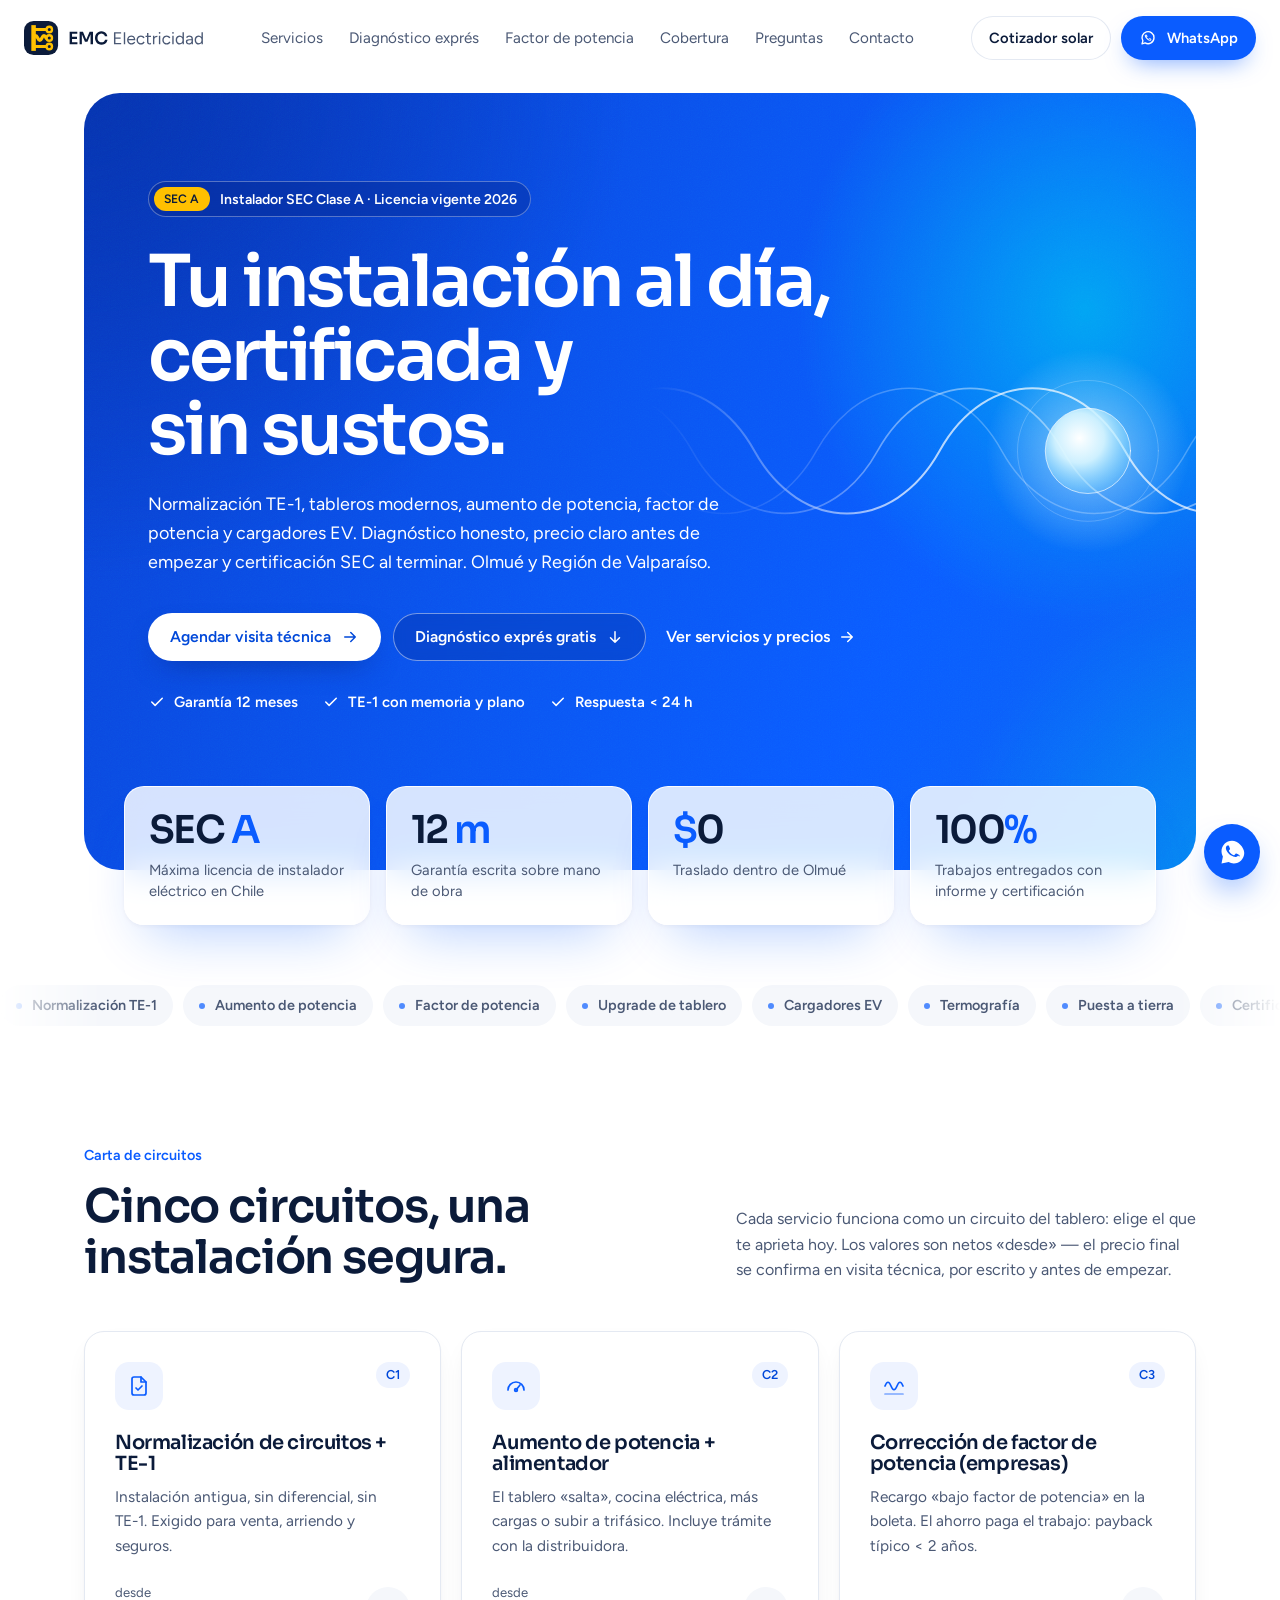
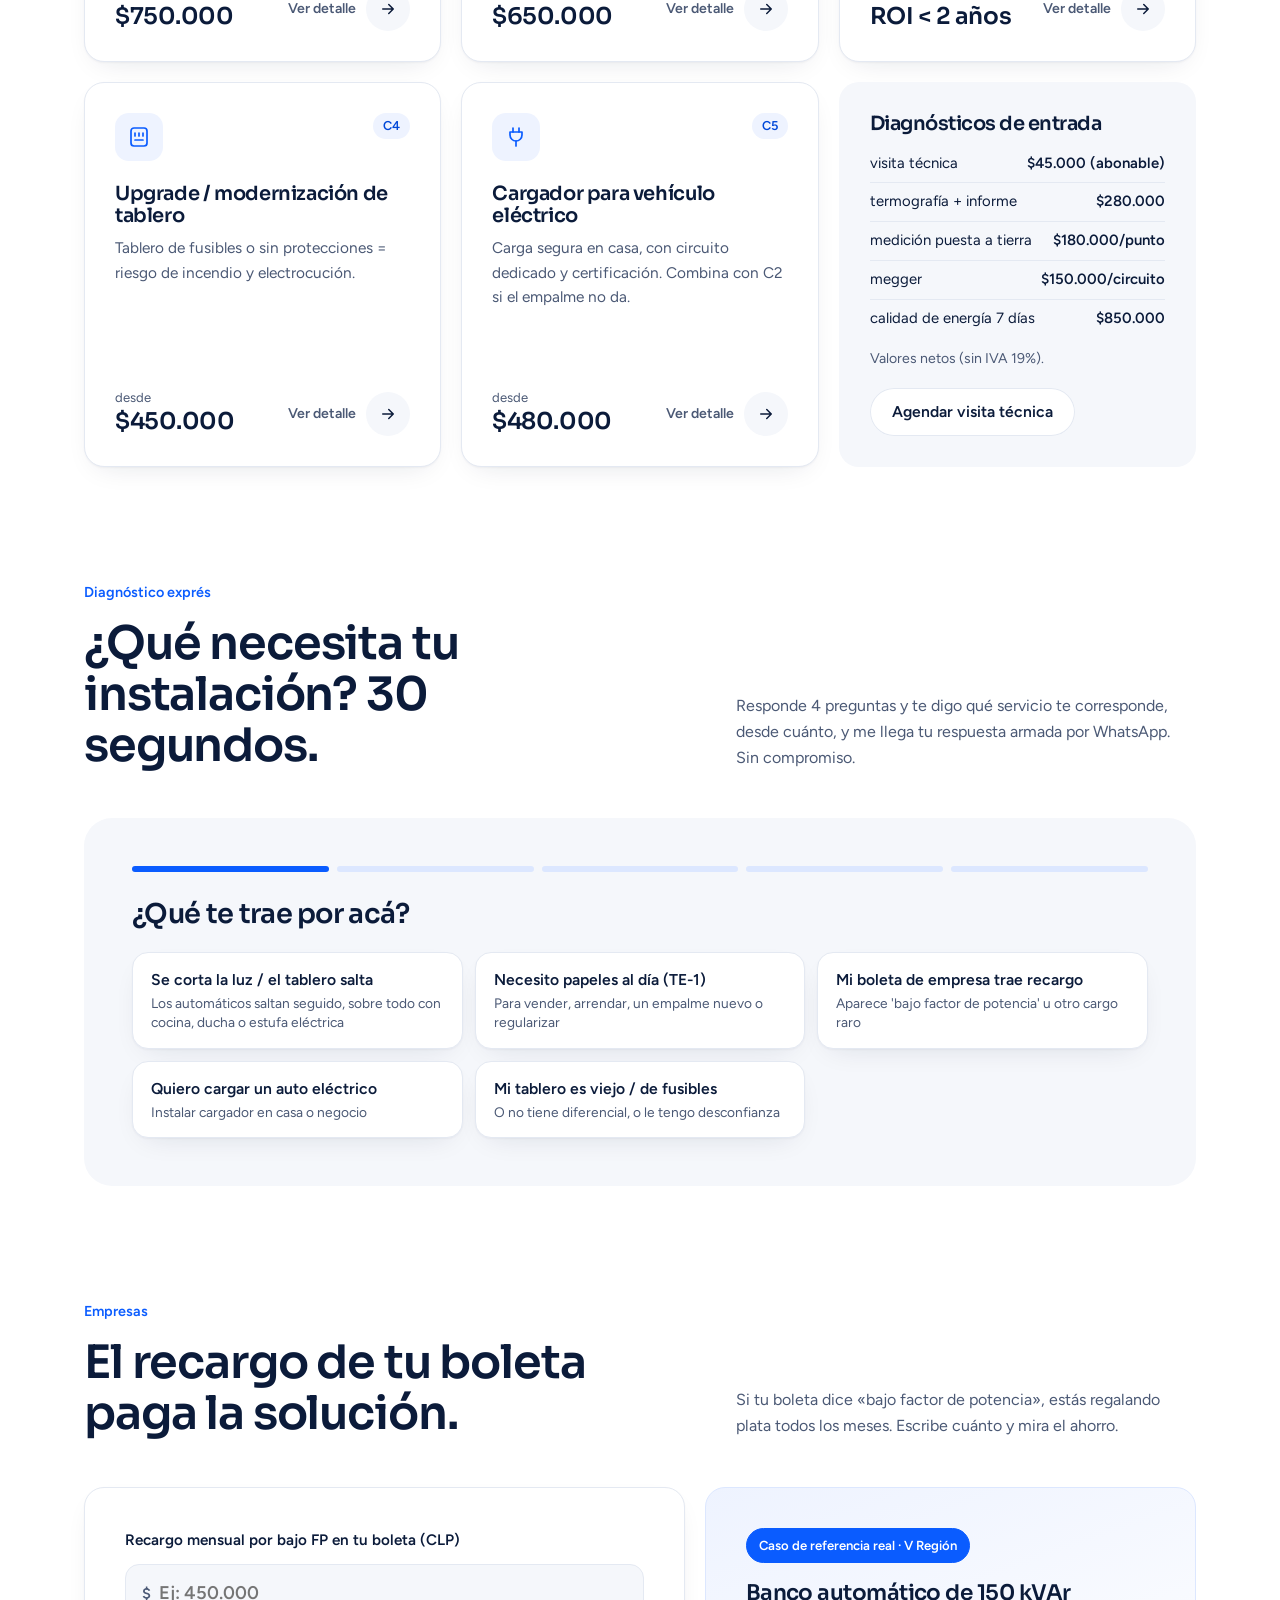
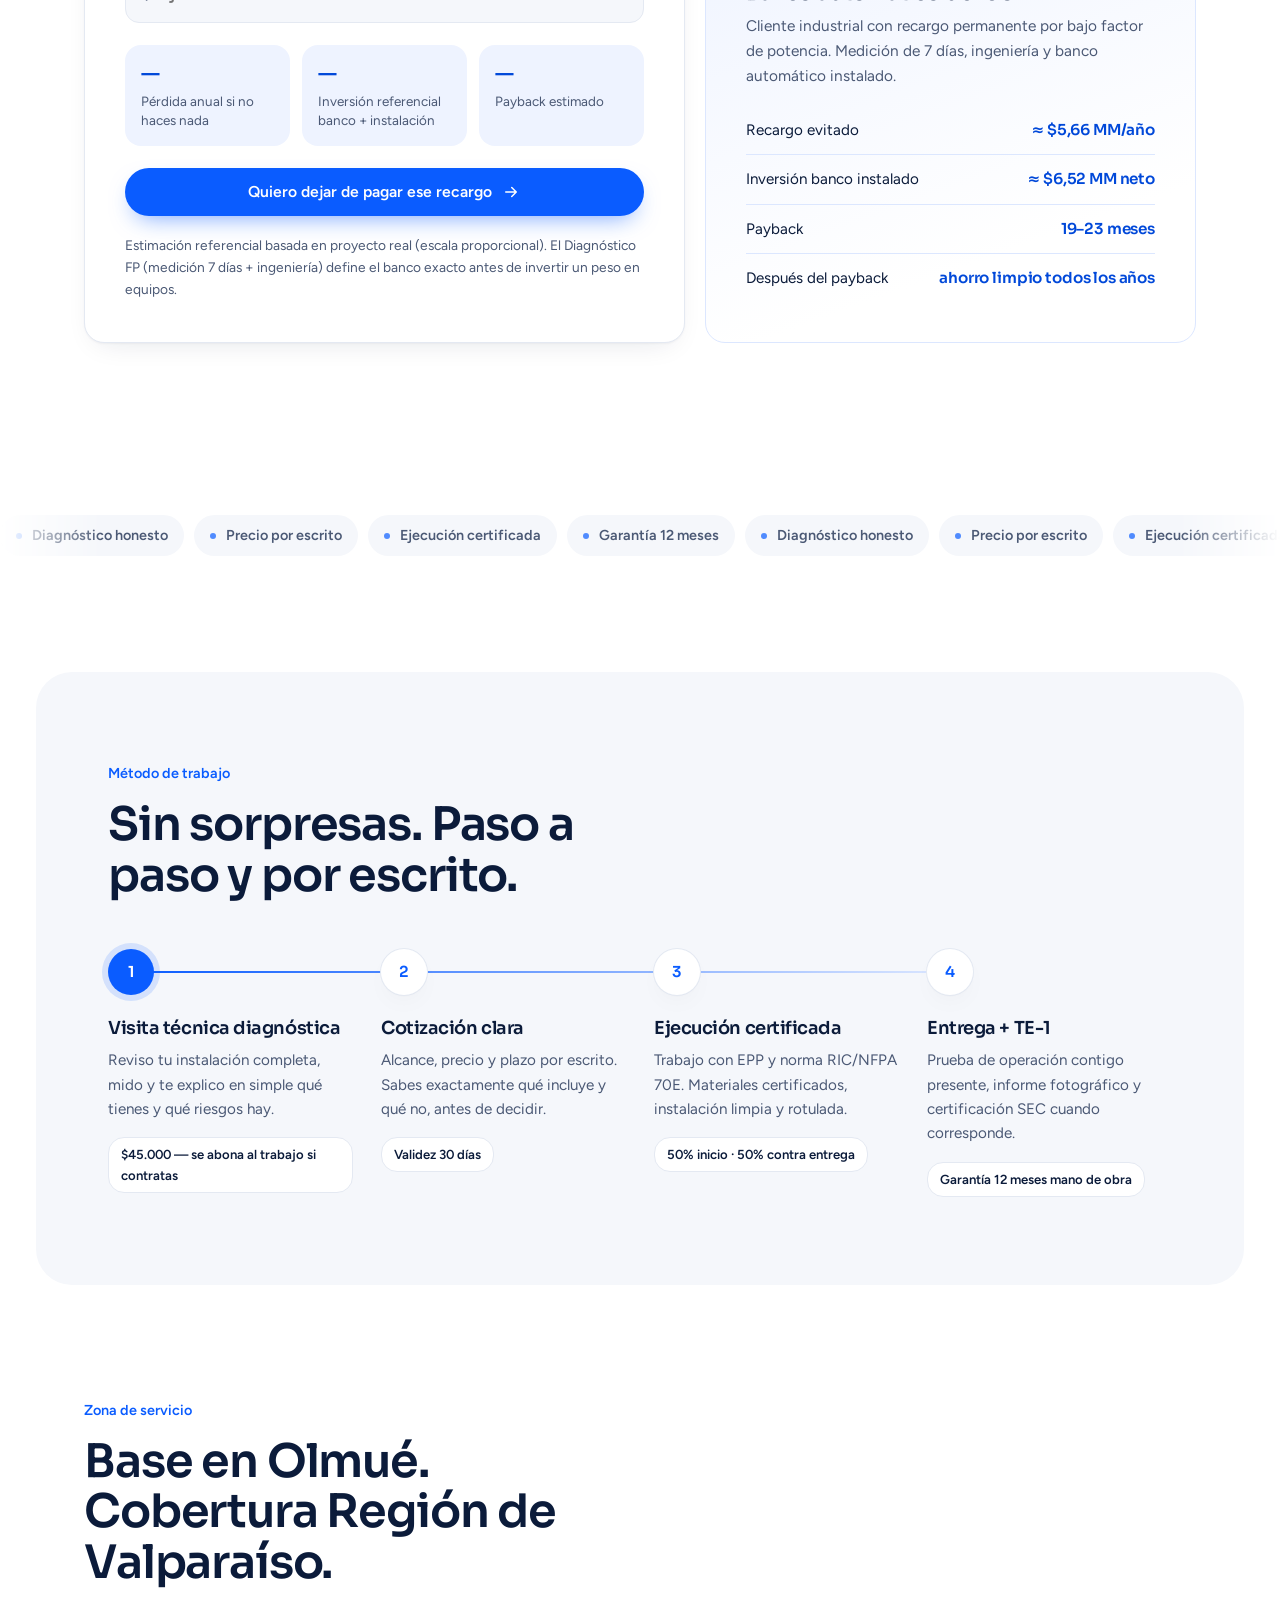
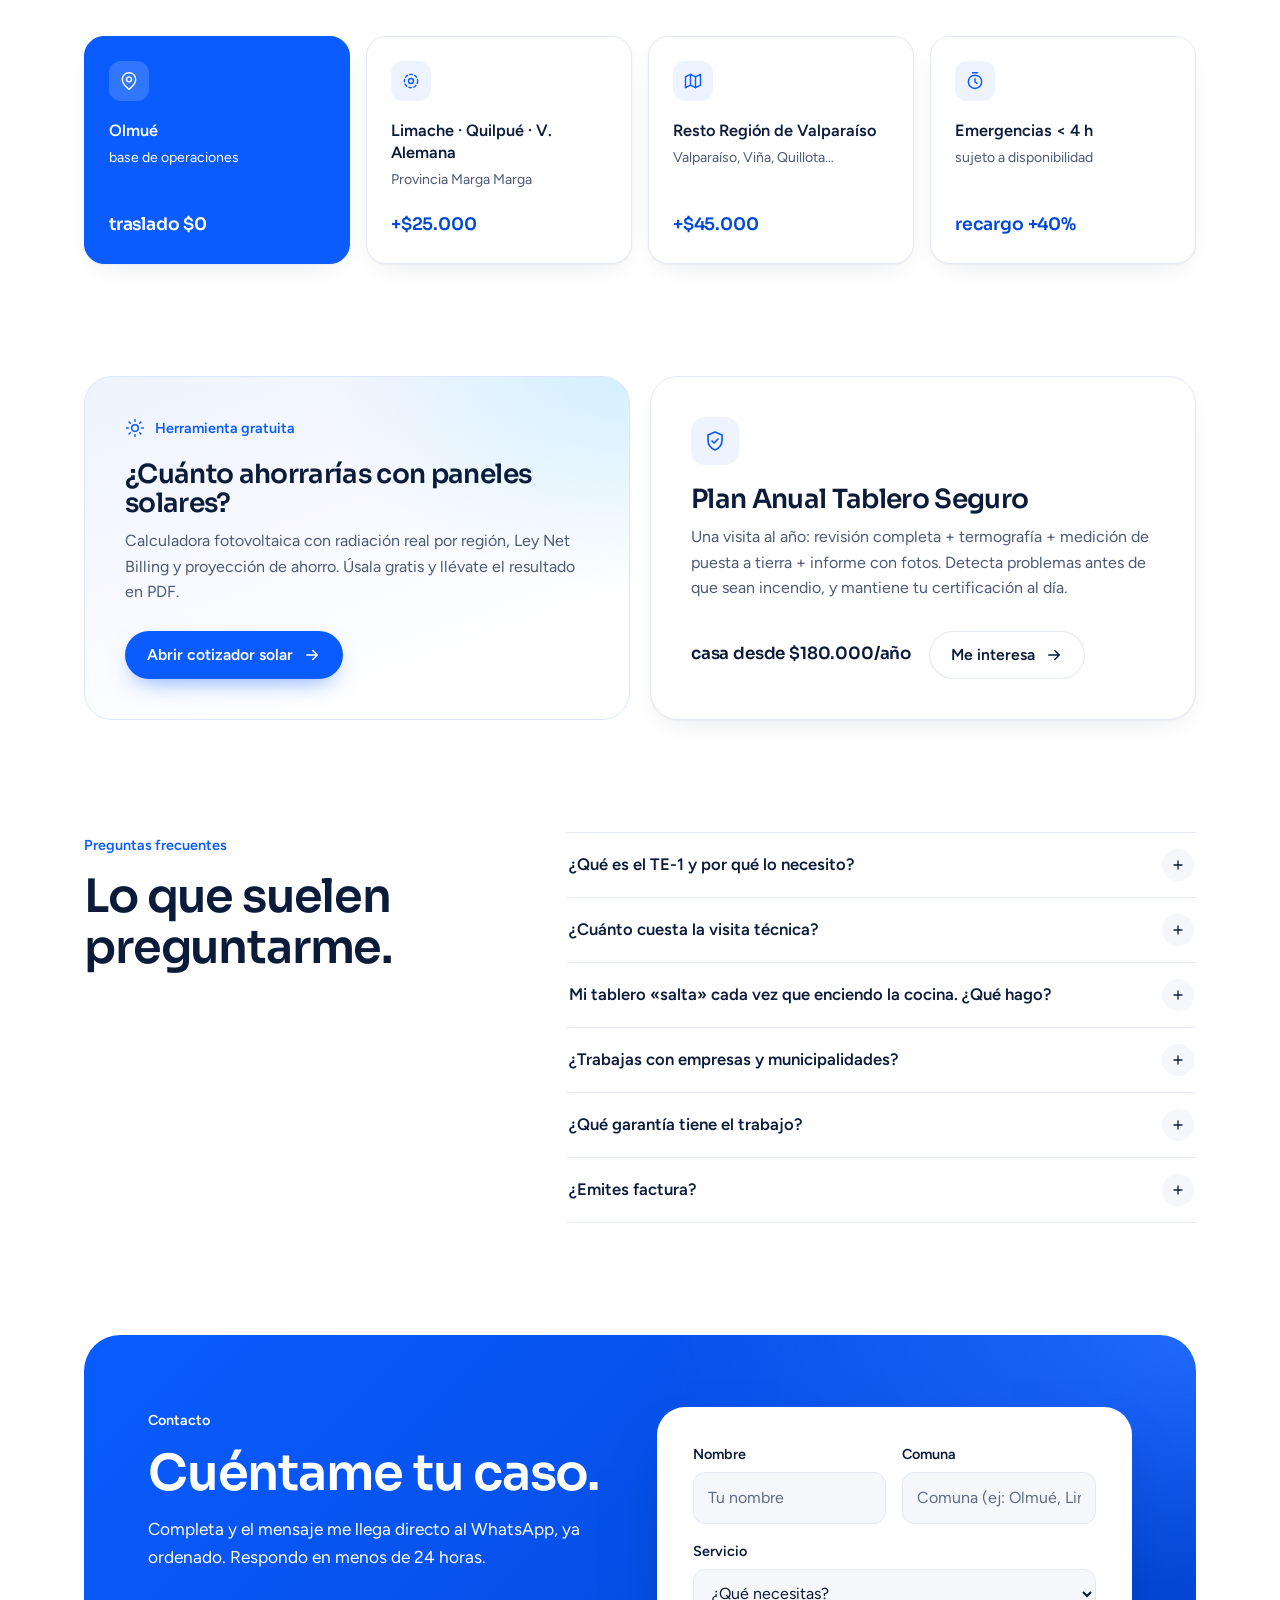
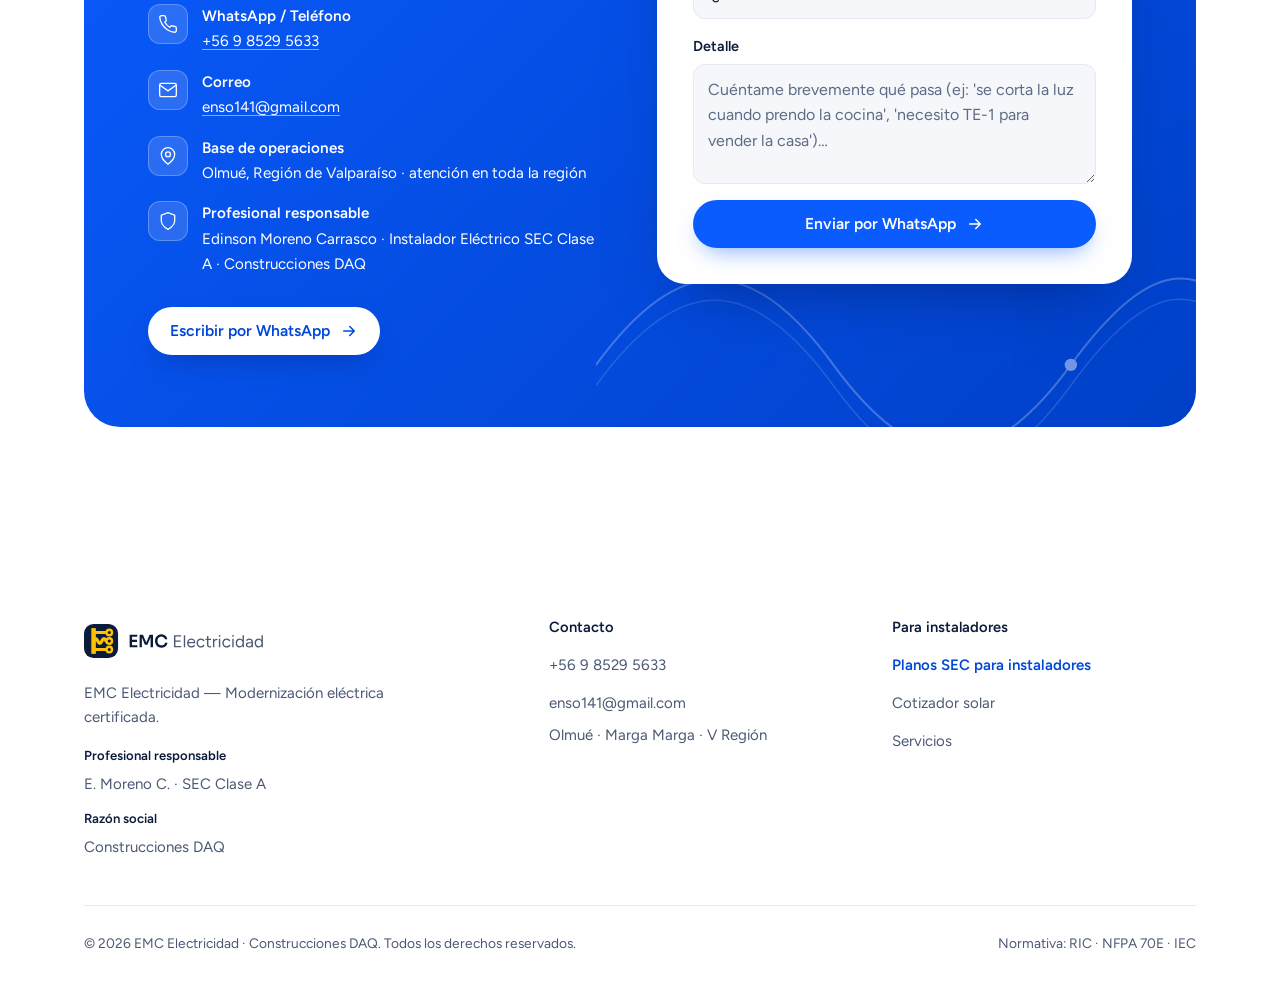
==== commit b7be70b7: "Sitio EMC v3: rediseño corporativo, logo barra E, landing para instaladores y cotizador solar Co-Aut" ====
--- a/index.html
+++ b/index.html
@@ -3,745 +3,649 @@
 <head>
 <meta charset="UTF-8">
 <meta name="viewport" content="width=device-width, initial-scale=1.0">
-<title>EMC Electricidad · Modernización eléctrica certificada · Instalador SEC Clase A — Olmué</title>
-<meta name="description" content="EMC Electricidad — Construcciones DAQ. Modernización eléctrica certificada en Olmué y Región de Valparaíso: normalización TE-1, aumento de potencia, factor de potencia, upgrade de tablero y cargadores EV. Instalador SEC Clase A vigente.">
+<title>EMC Electricidad · Instalador SEC Clase A en Olmué — Normalización TE-1, tableros, factor de potencia y cargadores EV</title>
+<meta name="description" content="Modernización eléctrica certificada en Olmué, Marga Marga y Región de Valparaíso. Normalización TE-1, aumento de potencia, corrección de factor de potencia, upgrade de tablero y cargadores para vehículo eléctrico. Instalador SEC Clase A vigente, garantía 12 meses.">
+<meta property="og:title" content="EMC Electricidad — Modernización eléctrica certificada SEC">
+<meta property="og:description" content="Tu instalación al día y certificada: TE-1, tableros, factor de potencia, cargadores EV. Olmué y Región de Valparaíso.">
+<meta property="og:type" content="website">
+<meta property="og:locale" content="es_CL">
+<meta name="theme-color" content="#FFFFFF">
+<link rel="icon" type="image/svg+xml" href="assets/logo-emc-mark.svg">
 <link rel="preconnect" href="https://fonts.googleapis.com">
 <link rel="preconnect" href="https://fonts.gstatic.com" crossorigin>
-<link href="https://fonts.googleapis.com/css2?family=Sora:wght@400;600;700;800&family=Hanken+Grotesk:wght@400;500;600;700&family=JetBrains+Mono:wght@500;700&display=swap" rel="stylesheet">
-<style>
-:root{
-  --blue-950:#04122b; --blue-900:#071a3a; --blue-800:#0B2E63; --blue-700:#1F4E79;
-  --blue-500:#3A6FA5; --amp:#FFC000; --amp-lt:#FFD23F;
-  --ink:#eaf1fb; --muted:#9db4d4; --line:rgba(58,111,165,.28);
-  --glass:rgba(13,40,84,.45); --glass-brd:rgba(120,160,215,.18);
-  --maxw:1200px;
-  --d:#04122b;
+<link href="https://fonts.googleapis.com/css2?family=Figtree:wght@400;600&family=Sora:wght@600&display=swap" rel="stylesheet">
+<link rel="stylesheet" href="assets/emc.css">
+<script>document.documentElement.classList.add('js')</script>
+<script type="application/ld+json">
+{
+  "@context": "https://schema.org",
+  "@type": "Electrician",
+  "name": "EMC Electricidad — Construcciones DAQ",
+  "description": "Modernización eléctrica certificada: normalización TE-1, aumento de potencia, factor de potencia, tableros y cargadores EV. Instalador SEC Clase A.",
+  "areaServed": ["Olmué","Limache","Quilpué","Villa Alemana","Región de Valparaíso"],
+  "telephone": "+56985295633",
+  "email": "enso141@gmail.com",
+  "address": {"@type":"PostalAddress","addressLocality":"Olmué","addressRegion":"Región de Valparaíso","addressCountry":"CL"},
+  "priceRange": "$$",
+  "knowsAbout": ["TE-1 SEC","tableros eléctricos","factor de potencia","termografía","cargadores vehículo eléctrico","puesta a tierra"]
 }
-*{margin:0;padding:0;box-sizing:border-box}
-html{scroll-behavior:smooth}
-body{
-  font-family:'Hanken Grotesk',system-ui,sans-serif;
-  background:var(--blue-950); color:var(--ink);
-  line-height:1.6; -webkit-font-smoothing:antialiased; overflow-x:hidden;
-}
-h1,h2,h3,.display{font-family:'Sora',sans-serif;line-height:1.05;letter-spacing:-.02em}
-.mono{font-family:'JetBrains Mono',monospace}
-a{color:inherit;text-decoration:none}
-.wrap{max-width:var(--maxw);margin:0 auto;padding:0 24px}
-.amp{color:var(--amp)}
-
-/* ── ambient background: night panel + grid + glow ── */
-.bg-fx{position:fixed;inset:0;z-index:-2;
-  background:
-    radial-gradient(1100px 700px at 80% -10%, rgba(31,78,121,.55), transparent 60%),
-    radial-gradient(900px 600px at -10% 110%, rgba(11,46,99,.6), transparent 60%),
-    linear-gradient(180deg,#04122b,#061730 55%,#04122b);
-}
-.bg-grid{position:fixed;inset:0;z-index:-1;opacity:.5;
-  background-image:linear-gradient(var(--line) 1px,transparent 1px),linear-gradient(90deg,var(--line) 1px,transparent 1px);
-  background-size:60px 60px;
-  -webkit-mask-image:radial-gradient(1000px 600px at 70% 10%,#000,transparent 75%);
-          mask-image:radial-gradient(1000px 600px at 70% 10%,#000,transparent 75%);
-}
-.grain{position:fixed;inset:0;z-index:-1;pointer-events:none;opacity:.05;mix-blend-mode:overlay;
-  background-image:url("data:image/svg+xml,%3Csvg xmlns='http://www.w3.org/2000/svg' width='180' height='180'%3E%3Cfilter id='n'%3E%3CfeTurbulence type='fractalNoise' baseFrequency='0.85' numOctaves='2' stitchTiles='stitch'/%3E%3C/filter%3E%3Crect width='100%25' height='100%25' filter='url(%23n)'/%3E%3C/svg%3E")}
-.hero-mark{position:absolute;right:clamp(-120px,-6vw,-40px);top:50%;transform:translateY(-50%);
-  width:min(580px,54vw);z-index:0;opacity:.09;pointer-events:none;
-  filter:drop-shadow(0 0 70px rgba(255,192,0,.25))}
-.hero-mark .ring{transform-origin:100px 100px;animation:spin 70s linear infinite}
-@keyframes spin{to{transform:rotate(360deg)}}
-.hero-seal{position:absolute;top:8px;right:0;width:118px;height:118px;object-fit:contain;z-index:4;
-  background:#fff;border-radius:50%;padding:6px;box-shadow:0 12px 28px rgba(0,0,0,.45),0 0 0 1px rgba(255,192,0,.4);
-  animation:floaty 6s ease-in-out infinite}
-@keyframes floaty{0%,100%{transform:translateY(0)}50%{transform:translateY(-9px)}}
-@media(max-width:920px){.hero-seal{width:86px;top:0}}
-@media(max-width:560px){.hero-seal{display:none}}
-
-/* ── nav ── */
-header{position:sticky;top:0;z-index:50;backdrop-filter:blur(12px);
-  background:rgba(4,18,43,.72);border-bottom:1px solid var(--glass-brd)}
-nav{display:flex;align-items:center;justify-content:space-between;height:72px}
-.brand{display:flex;align-items:center;gap:12px;font-family:'Sora';font-weight:800;letter-spacing:.02em}
-.brand svg{width:42px;height:42px;flex:0 0 auto;filter:drop-shadow(0 4px 14px rgba(255,192,0,.25))}
-.brand b{font-size:1.18rem}
-.brand small{display:block;font-family:'Hanken Grotesk';font-weight:500;font-size:.62rem;letter-spacing:.18em;color:var(--amp);text-transform:uppercase}
-.navlinks{display:flex;gap:30px;align-items:center}
-.navlinks a{font-size:.92rem;color:var(--muted);font-weight:600;transition:color .2s}
-.navlinks a:hover{color:var(--ink)}
-.btn{display:inline-flex;align-items:center;gap:9px;font-weight:700;font-family:'Sora';
-  padding:13px 22px;border-radius:999px;font-size:.92rem;transition:transform .15s,box-shadow .2s,background .2s;cursor:pointer;border:none}
-.btn-amp{background:linear-gradient(135deg,var(--amp-lt),var(--amp));color:#101a0a;
-  box-shadow:0 8px 26px rgba(255,192,0,.32)}
-.btn-amp:hover{transform:translateY(-2px);box-shadow:0 12px 34px rgba(255,192,0,.5)}
-.btn-ghost{background:transparent;color:var(--ink);border:1px solid var(--glass-brd)}
-.btn-ghost:hover{border-color:var(--amp);color:var(--amp)}
-.nav-cta{display:flex;gap:12px;align-items:center}
-.burger{display:none}
-
-/* ── hero ── */
-.hero{position:relative;padding:clamp(70px,11vw,140px) 0 90px;overflow:hidden}
-.hero-current{position:absolute;inset:0;z-index:0;width:100%;height:100%;pointer-events:none;opacity:.9}
-.hero .wrap{position:relative;z-index:2}
-.eyebrow{display:inline-flex;align-items:center;gap:10px;font-family:'JetBrains Mono';font-size:.74rem;
-  letter-spacing:.2em;text-transform:uppercase;color:var(--amp);
-  border:1px solid var(--glass-brd);border-radius:999px;padding:8px 16px;margin-bottom:26px;background:var(--glass)}
-.eyebrow .dot{width:8px;height:8px;border-radius:50%;background:var(--amp);box-shadow:0 0 0 0 rgba(255,192,0,.6);animation:pulse 2s infinite}
-@keyframes pulse{0%{box-shadow:0 0 0 0 rgba(255,192,0,.5)}70%{box-shadow:0 0 0 12px rgba(255,192,0,0)}100%{box-shadow:0 0 0 0 rgba(255,192,0,0)}}
-.hero h1{font-size:clamp(2.6rem,6.4vw,5rem);font-weight:800;max-width:16ch;line-height:1.1}
-.hero h1 .stroke{position:relative;white-space:nowrap;color:var(--amp);
-  text-shadow:0 0 1px rgba(255,192,0,.5);
-  filter:drop-shadow(0 2px 22px rgba(255,192,0,.45))}
-.hero h1 .stroke::after{content:"";position:absolute;left:0;right:0;bottom:.04em;height:.09em;
-  background:linear-gradient(90deg,var(--amp),transparent);border-radius:2px;opacity:.85}
-.hero p.lead{font-size:clamp(1.05rem,1.8vw,1.32rem);color:var(--muted);max-width:54ch;margin:26px 0 36px}
-.hero-cta{display:flex;gap:16px;flex-wrap:wrap;align-items:center}
-.chips{display:flex;gap:12px;flex-wrap:wrap;margin-top:42px}
-.chip{display:inline-flex;align-items:center;gap:8px;font-size:.82rem;font-weight:600;color:var(--ink);
-  background:var(--glass);border:1px solid var(--glass-brd);border-radius:10px;padding:10px 14px}
-.chip svg{width:16px;height:16px;color:var(--amp)}
-
-/* ── stats ── */
-.stats{border-top:1px solid var(--glass-brd);border-bottom:1px solid var(--glass-brd);
-  background:linear-gradient(180deg,rgba(11,46,99,.35),transparent)}
-.stats .wrap{display:grid;grid-template-columns:repeat(4,1fr);gap:24px;padding:48px 24px}
-.stat .num{font-family:'Sora';font-weight:800;font-size:clamp(1.8rem,3.6vw,2.8rem);color:var(--amp);line-height:1}
-.stat .lbl{color:var(--muted);font-size:.86rem;margin-top:8px}
-
-/* ── section heads ── */
-section{position:relative}
-.sec-head{max-width:62ch;margin-bottom:48px}
-.sec-tag{font-family:'JetBrains Mono';font-size:.72rem;letter-spacing:.22em;text-transform:uppercase;color:var(--blue-500)}
-.sec-head h2{font-size:clamp(2rem,4.4vw,3.1rem);font-weight:800;margin:14px 0}
-.sec-head p{color:var(--muted);font-size:1.05rem}
-.pad{padding:clamp(70px,9vw,110px) 0}
-
-/* ── services ── */
-.svc-grid{display:grid;grid-template-columns:repeat(3,1fr);gap:22px}
-.card{position:relative;background:var(--glass);border:1px solid var(--glass-brd);border-radius:18px;
-  padding:30px 28px;overflow:hidden;transition:transform .25s,border-color .25s,box-shadow .25s}
-.card::before{content:"";position:absolute;inset:0;border-radius:18px;padding:1px;
-  background:linear-gradient(140deg,rgba(255,210,63,.5),transparent 40%);
-  -webkit-mask:linear-gradient(#000 0 0) content-box,linear-gradient(#000 0 0);
-  -webkit-mask-composite:xor;mask-composite:exclude;opacity:0;transition:opacity .3s}
-.card:hover{transform:translateY(-6px);border-color:transparent;box-shadow:0 24px 50px rgba(0,0,0,.4)}
-.card:hover::before{opacity:1}
-.card .tagn{font-family:'JetBrains Mono';font-size:.74rem;color:var(--amp);letter-spacing:.1em}
-.card .ic{width:46px;height:46px;border-radius:12px;display:grid;place-items:center;margin:6px 0 16px;
-  background:linear-gradient(135deg,rgba(31,78,121,.9),rgba(11,46,99,.9));border:1px solid var(--glass-brd)}
-.card .ic svg{width:24px;height:24px;color:var(--amp)}
-.card h3{font-size:1.28rem;font-weight:700;margin-bottom:8px}
-.card .solves{color:var(--muted);font-size:.93rem;min-height:54px}
-.card .price{margin-top:18px;display:flex;align-items:baseline;gap:8px;border-top:1px dashed var(--line);padding-top:16px}
-.card .price .from{font-size:.72rem;color:var(--muted);text-transform:uppercase;letter-spacing:.1em}
-.card .price .val{font-family:'JetBrains Mono';font-weight:700;font-size:1.5rem;color:var(--ink)}
-.card .price .net{font-size:.7rem;color:var(--muted)}
-
-/* ── B2B band ── */
-.band{position:relative;border-radius:24px;overflow:hidden;border:1px solid var(--glass-brd);
-  background:linear-gradient(135deg,rgba(31,78,121,.6),rgba(4,18,43,.7));padding:clamp(36px,5vw,64px)}
-.band-grid{display:grid;grid-template-columns:1.3fr .9fr;gap:40px;align-items:center}
-.band h2{font-size:clamp(1.8rem,3.6vw,2.6rem);font-weight:800;margin-bottom:14px}
-.band p{color:var(--muted);margin-bottom:14px}
-.roi{background:rgba(4,18,43,.6);border:1px solid var(--glass-brd);border-radius:16px;padding:26px}
-.roi .row{display:flex;justify-content:space-between;padding:11px 0;border-bottom:1px solid var(--line);font-size:.95rem}
-.roi .row:last-child{border:none}
-.roi .row b{font-family:'JetBrains Mono';color:var(--amp)}
-
-/* ── process ── */
-.steps{display:grid;grid-template-columns:repeat(4,1fr);gap:20px;counter-reset:s}
-.step{background:var(--glass);border:1px solid var(--glass-brd);border-radius:16px;padding:26px;position:relative}
-.step::before{counter-increment:s;content:"0" counter(s);font-family:'JetBrains Mono';font-weight:700;
-  font-size:1.4rem;color:var(--amp);opacity:.6}
-.step h4{font-family:'Sora';font-weight:700;margin:10px 0 6px;font-size:1.08rem}
-.step p{color:var(--muted);font-size:.9rem}
-
-/* ── coverage + about ── */
-.split{display:grid;grid-template-columns:1fr 1fr;gap:30px}
-.panel{background:var(--glass);border:1px solid var(--glass-brd);border-radius:18px;padding:34px}
-.panel h3{font-size:1.4rem;font-weight:700;margin-bottom:16px}
-.cov-list{display:flex;flex-direction:column;gap:12px}
-.cov{display:flex;justify-content:space-between;align-items:center;padding:12px 0;border-bottom:1px solid var(--line)}
-.cov:last-child{border:none}
-.cov b{font-family:'JetBrains Mono';color:var(--amp);font-size:.86rem}
-.about-cred{display:flex;gap:16px;align-items:center;margin-top:18px;padding:16px;border:1px solid var(--glass-brd);border-radius:12px;background:rgba(4,18,43,.4)}
-.about-cred .seal{width:54px;height:54px;flex:0 0 auto;border-radius:12px;display:grid;place-items:center;
-  background:linear-gradient(135deg,var(--amp-lt),var(--amp));color:#101a0a;font-family:'Sora';font-weight:800;font-size:1.4rem}
-
-/* ── final cta ── */
-.final{text-align:center;border-radius:24px;border:1px solid var(--glass-brd);padding:clamp(46px,6vw,80px);
-  background:radial-gradient(700px 300px at 50% 0%,rgba(255,192,0,.12),transparent 70%),linear-gradient(180deg,rgba(31,78,121,.4),rgba(4,18,43,.5))}
-.final h2{font-size:clamp(2rem,4.6vw,3.2rem);font-weight:800;max-width:18ch;margin:0 auto 18px}
-.final p{color:var(--muted);max-width:48ch;margin:0 auto 30px}
-
-/* ── footer ── */
-footer{border-top:1px solid var(--glass-brd);margin-top:90px;padding:54px 0 40px;color:var(--muted);font-size:.9rem}
-.foot-grid{display:grid;grid-template-columns:1.5fr 1fr 1fr;gap:30px;margin-bottom:34px}
-footer a:hover{color:var(--amp)}
-footer h5{font-family:'Sora';color:var(--ink);font-size:.95rem;margin-bottom:14px}
-.foot-bot{border-top:1px solid var(--line);padding-top:20px;display:flex;justify-content:space-between;flex-wrap:wrap;gap:10px;font-size:.8rem}
-
-/* ── floating whatsapp ── */
-.wa-float{position:fixed;right:22px;bottom:22px;z-index:60;display:flex;align-items:center;gap:10px;
-  background:#25D366;color:#06310f;font-weight:700;font-family:'Sora';padding:14px 20px;border-radius:999px;
-  box-shadow:0 10px 30px rgba(37,211,102,.4);transition:transform .15s}
-.wa-float:hover{transform:scale(1.05)}
-.wa-float svg{width:22px;height:22px}
-
-/* reveal */
-.reveal{opacity:0;transform:translateY(26px);transition:opacity .7s cubic-bezier(.2,.7,.2,1),transform .7s cubic-bezier(.2,.7,.2,1)}
-.reveal.in{opacity:1;transform:none}
-
-/* ── scroll progress bar ── */
-.progress{position:fixed;top:0;left:0;height:3px;width:0;z-index:100;
-  background:linear-gradient(90deg,var(--amp-lt),var(--amp));box-shadow:0 0 14px rgba(255,192,0,.7)}
-
-/* ── marquee ticker (idea: agency/electrician themes) ── */
-.ticker{overflow:hidden;border-top:1px solid var(--glass-brd);border-bottom:1px solid var(--glass-brd);
-  background:linear-gradient(90deg,rgba(11,46,99,.45),rgba(4,18,43,.15));padding:15px 0;white-space:nowrap;
-  -webkit-mask-image:linear-gradient(90deg,transparent,#000 8%,#000 92%,transparent);
-          mask-image:linear-gradient(90deg,transparent,#000 8%,#000 92%,transparent)}
-.ticker-track{display:inline-flex;animation:marq 30s linear infinite;will-change:transform}
-.ticker:hover .ticker-track{animation-play-state:paused}
-.ticker span{font-family:'Sora';font-weight:700;font-size:1.02rem;color:var(--ink);
-  display:inline-flex;align-items:center;gap:22px;padding:0 24px}
-.ticker span::after{content:"";width:7px;height:7px;border-radius:50%;background:var(--amp);box-shadow:0 0 10px var(--amp)}
-@keyframes marq{to{transform:translateX(-50%)}}
-
-/* ── process timeline line ── */
-.steps{position:relative}
-.steps::before{content:"";position:absolute;top:38px;left:7%;right:7%;height:2px;background:var(--line);z-index:0}
-.steps::after{content:"";position:absolute;top:38px;left:7%;height:2px;width:0;z-index:0;
-  background:linear-gradient(90deg,var(--amp),rgba(255,192,0,.2));box-shadow:0 0 12px rgba(255,192,0,.6);
-  transition:width 1.8s cubic-bezier(.2,.7,.2,1)}
-.steps.go::after{width:86%}
-.steps .step{z-index:1}
-
-/* parallax hint */
-.hero-mark,.bg-grid{will-change:transform}
-
-/* ── galería trabajos ── */
-.gal{display:grid;grid-template-columns:repeat(3,1fr);gap:18px}
-.work{position:relative;border-radius:16px;overflow:hidden;border:1px solid var(--glass-brd);aspect-ratio:4/3;
-  background:linear-gradient(135deg,rgba(31,78,121,.5),rgba(4,18,43,.75));display:grid;place-items:center;
-  transition:transform .25s,box-shadow .25s}
-.work:hover{transform:translateY(-5px);box-shadow:0 22px 46px rgba(0,0,0,.4)}
-.work img{position:absolute;inset:0;width:100%;height:100%;object-fit:cover}
-.work .ph{display:flex;flex-direction:column;align-items:center;gap:8px;color:var(--muted);text-align:center;padding:14px}
-.work .ph svg{width:32px;height:32px;color:var(--blue-500)}
-.work .ph small{font-size:.74rem;opacity:.8}
-.work .cap{position:absolute;left:0;right:0;bottom:0;padding:16px;font-size:.88rem;font-weight:600;z-index:2;
-  background:linear-gradient(0deg,rgba(4,18,43,.94),rgba(4,18,43,.4) 70%,transparent)}
-.work .tag{position:absolute;top:12px;left:12px;z-index:2;font-family:'JetBrains Mono';font-size:.64rem;letter-spacing:.1em;
-  background:var(--amp);color:#101a0a;padding:4px 9px;border-radius:6px;font-weight:700}
-.reviews{display:flex;align-items:center;justify-content:space-between;gap:24px;flex-wrap:wrap;margin-top:30px;
-  background:var(--glass);border:1px solid var(--glass-brd);border-radius:18px;padding:24px 28px}
-.stars{color:var(--amp);font-size:1.2rem;letter-spacing:2px}
-
-/* ── FAQ ── */
-.faq{display:grid;gap:12px;max-width:840px}
-.faq details{background:var(--glass);border:1px solid var(--glass-brd);border-radius:14px;padding:0 22px;transition:border-color .2s}
-.faq details[open]{border-color:rgba(255,192,0,.35)}
-.faq summary{list-style:none;cursor:pointer;padding:20px 0;font-family:'Sora';font-weight:600;font-size:1.02rem;
-  display:flex;justify-content:space-between;align-items:center;gap:16px}
-.faq summary::-webkit-details-marker{display:none}
-.faq summary::after{content:"+";color:var(--amp);font-size:1.6rem;line-height:1;transition:transform .25s}
-.faq details[open] summary::after{transform:rotate(45deg)}
-.faq details p{color:var(--muted);padding:0 0 20px;font-size:.96rem;margin:0}
-
-/* ── form ── */
-.contact-grid{display:grid;grid-template-columns:1.1fr .9fr;gap:36px;align-items:start}
-.form{display:grid;gap:16px}
-.form .row2{display:grid;grid-template-columns:1fr 1fr;gap:16px}
-.field label{display:block;font-size:.8rem;color:var(--muted);margin-bottom:6px;font-weight:600}
-.field input,.field select,.field textarea{width:100%;background:rgba(4,18,43,.6);border:1px solid var(--glass-brd);
-  border-radius:10px;padding:13px 14px;color:var(--ink);font-family:inherit;font-size:.95rem;transition:border-color .2s}
-.field input:focus,.field select:focus,.field textarea:focus{outline:none;border-color:var(--amp);box-shadow:0 0 0 3px rgba(255,192,0,.12)}
-.field textarea{resize:vertical;min-height:104px}
-.field select{appearance:none;background-image:url("data:image/svg+xml,%3Csvg xmlns='http://www.w3.org/2000/svg' width='12' height='8' fill='none' stroke='%239db4d4' stroke-width='2'%3E%3Cpath d='M1 1l5 5 5-5'/%3E%3C/svg%3E");background-repeat:no-repeat;background-position:right 14px center}
-.cinfo{background:var(--glass);border:1px solid var(--glass-brd);border-radius:18px;padding:30px}
-.cinfo .ci{display:flex;gap:14px;align-items:flex-start;padding:14px 0;border-bottom:1px solid var(--line)}
-.cinfo .ci:last-child{border:none}
-.cinfo .ci svg{width:20px;height:20px;color:var(--amp);flex:0 0 auto;margin-top:3px}
-.cinfo .ci b{font-family:'Sora';display:block;font-size:.95rem}
-.cinfo .ci span{color:var(--muted);font-size:.9rem}
-
-@media(max-width:920px){
-  .navlinks{display:none}
-  .stats .wrap{grid-template-columns:repeat(2,1fr)}
-  .svc-grid{grid-template-columns:1fr 1fr}
-  .band-grid,.split{grid-template-columns:1fr}
-  .steps{grid-template-columns:1fr 1fr}
-  .foot-grid{grid-template-columns:1fr 1fr}
-  .gal{grid-template-columns:1fr 1fr}
-  .contact-grid{grid-template-columns:1fr}
-  .steps::before,.steps::after{display:none}
-}
-@media(max-width:560px){
-  .svc-grid,.steps,.foot-grid,.gal{grid-template-columns:1fr}
-  .form .row2{grid-template-columns:1fr}
-  .nav-cta .btn-text{display:none}
-  .wa-float span{display:none}
-}
-@media(prefers-reduced-motion:reduce){*{animation:none!important;transition:none!important}.reveal{opacity:1;transform:none}}
-</style>
+</script>
 </head>
 <body>
-<div class="progress" id="prog"></div>
-<div class="bg-fx"></div>
-<div class="bg-grid"></div>
-<div class="grain"></div>
-
-<!-- ░░ LOGO (inline, marca EMC premium) ░░ -->
-<svg width="0" height="0" style="position:absolute"><defs>
-  <linearGradient id="badge" x1="0" y1="0" x2="1" y2="1"><stop offset="0" stop-color="#1F4E79"/><stop offset="1" stop-color="#0B2E63"/></linearGradient>
-  <linearGradient id="bolt" x1="0" y1="0" x2="1" y2="1"><stop offset="0" stop-color="#FFD23F"/><stop offset="1" stop-color="#FFC000"/></linearGradient>
-  <linearGradient id="m-disc" x1="0" y1="0" x2="1" y2="1"><stop offset="0" stop-color="#2A5E8C"/><stop offset=".55" stop-color="#0B2E63"/><stop offset="1" stop-color="#04122B"/></linearGradient>
-  <linearGradient id="m-ring" x1="0" y1="0" x2="1" y2="1"><stop offset="0" stop-color="#FFD23F"/><stop offset=".5" stop-color="#FFC000"/><stop offset="1" stop-color="#3A6FA5"/></linearGradient>
-  <linearGradient id="m-bolt" x1=".2" y1="0" x2=".8" y2="1"><stop offset="0" stop-color="#FFE587"/><stop offset=".5" stop-color="#FFD23F"/><stop offset="1" stop-color="#FFB300"/></linearGradient>
-  <radialGradient id="m-glow" cx=".5" cy=".42" r=".6"><stop offset="0" stop-color="#FFC000" stop-opacity=".5"/><stop offset="1" stop-color="#FFC000" stop-opacity="0"/></radialGradient>
-  <linearGradient id="c-tile" x1="0" y1="0" x2="1" y2="1"><stop offset="0" stop-color="#2A5E8C"/><stop offset=".5" stop-color="#11366E"/><stop offset="1" stop-color="#06204A"/></linearGradient>
-  <linearGradient id="c-bolt" x1=".2" y1="0" x2=".8" y2="1"><stop offset="0" stop-color="#FFE587"/><stop offset=".5" stop-color="#FFD23F"/><stop offset="1" stop-color="#FFB300"/></linearGradient>
-  <radialGradient id="c-glow" cx=".5" cy=".46" r=".55"><stop offset="0" stop-color="#FFC000" stop-opacity=".35"/><stop offset="1" stop-color="#FFC000" stop-opacity="0"/></radialGradient>
-  <linearGradient id="sec-bolt" x1="0" y1="0" x2="1" y2="1"><stop offset="0" stop-color="#FFD23F"/><stop offset="1" stop-color="#FFC000"/></linearGradient>
-  <filter id="c-sh" x="-30%" y="-30%" width="160%" height="160%"><feDropShadow dx="0" dy="2" stdDeviation="5" flood-color="#FFC000" flood-opacity="0.5"/></filter>
-</defs></svg>
-
-<!-- EMC house logo + SEC seal symbols -->
-<svg width="0" height="0" style="position:absolute" aria-hidden="true">
-  <symbol id="emc-logo" viewBox="0 0 200 200">
-    <rect x="6" y="6" width="188" height="188" rx="46" fill="url(#c-tile)"/>
-    <rect x="6" y="6" width="188" height="188" rx="46" fill="url(#c-glow)"/>
-    <rect x="6.5" y="6.5" width="187" height="187" rx="45.5" fill="none" stroke="#5B8FC7" stroke-width="1" opacity=".35"/>
-    <path d="M52 158 V96 L100 54 L148 96 V158" fill="none" stroke="#EAF1FB" stroke-width="11" stroke-linejoin="round" stroke-linecap="round"/>
-    <path d="M44 158 H156" stroke="#EAF1FB" stroke-width="11" stroke-linecap="round"/>
-    <g stroke="#5B8FC7" stroke-width="7" stroke-linecap="round"><path d="M70 158 V170"/><path d="M86 158 V170"/></g>
-    <path d="M110 70 L82 116 H99 L90 150 L124 100 H105 Z" fill="url(#c-bolt)" stroke="#06204A" stroke-width="3" stroke-linejoin="round" filter="url(#c-sh)"/>
-    <g stroke="#FFD23F" stroke-width="5" stroke-linecap="round" fill="none" opacity=".95"><path d="M150 72 q14 6 14 22"/></g>
-    <g fill="#FFD23F"><rect x="156" y="58" width="16" height="11" rx="3"/><rect x="158" y="50" width="3.4" height="9" rx="1.7"/><rect x="166.6" y="50" width="3.4" height="9" rx="1.7"/></g>
-  </symbol>
-  <symbol id="sec-seal" viewBox="0 0 200 200">
-    <defs>
-      <path id="sec-top" d="M 34 100 A 66 66 0 0 1 166 100"/>
-      <path id="sec-bot" d="M 166 100 A 66 66 0 0 1 34 100"/>
-    </defs>
-    <circle cx="100" cy="100" r="95" fill="#FFFFFF"/>
-    <circle cx="100" cy="100" r="95" fill="none" stroke="#1F4E79" stroke-width="3"/>
-    <circle cx="100" cy="100" r="74" fill="none" stroke="#1F4E79" stroke-width="2"/>
-    <text font-family="'Sora',sans-serif" font-weight="800" fill="#1F4E79" font-size="15.5" letter-spacing="2"><textPath href="#sec-top" startOffset="50%" text-anchor="middle">INSTALADOR ELÉCTRICO</textPath></text>
-    <text font-family="'Sora',sans-serif" font-weight="800" fill="#1F4E79" font-size="15.5" letter-spacing="2.5"><textPath href="#sec-bot" startOffset="50%" text-anchor="middle">CERTIFICADO · CLASE A</textPath></text>
-    <g fill="#FFC000"><circle cx="34" cy="100" r="3.4"/><circle cx="166" cy="100" r="3.4"/></g>
-    <text x="100" y="96" text-anchor="middle" font-family="'Sora',sans-serif" font-weight="800" font-size="46" letter-spacing="2" fill="#1F4E79">SEC</text>
-    <path d="M104 104 L92 124 H100 L96 140 L112 118 H103 Z" fill="url(#sec-bolt)" stroke="#1F4E79" stroke-width="1.6" stroke-linejoin="round"/>
-    <text x="100" y="150" text-anchor="middle" font-family="'Hanken Grotesk',sans-serif" font-weight="700" font-size="9.5" letter-spacing="1.5" fill="#3A6FA5">SEC · CHILE</text>
-  </symbol>
-</svg>
-
-<!-- reusable EMC seal mark -->
-<svg width="0" height="0" style="position:absolute" aria-hidden="true"><symbol id="emc-seal" viewBox="0 0 200 200">
-  <circle cx="100" cy="100" r="92" fill="none" stroke="url(#m-ring)" stroke-width="5"/>
-  <g stroke="#3A6FA5" stroke-width="3" stroke-linecap="round" opacity=".85">
-    <line x1="100" y1="14" x2="100" y2="24"/><line x1="100" y1="14" x2="100" y2="24" transform="rotate(30 100 100)"/><line x1="100" y1="14" x2="100" y2="24" transform="rotate(60 100 100)"/><line x1="100" y1="14" x2="100" y2="24" transform="rotate(90 100 100)"/><line x1="100" y1="14" x2="100" y2="24" transform="rotate(120 100 100)"/><line x1="100" y1="14" x2="100" y2="24" transform="rotate(150 100 100)"/><line x1="100" y1="14" x2="100" y2="24" transform="rotate(180 100 100)"/><line x1="100" y1="14" x2="100" y2="24" transform="rotate(210 100 100)"/><line x1="100" y1="14" x2="100" y2="24" transform="rotate(240 100 100)"/><line x1="100" y1="14" x2="100" y2="24" transform="rotate(270 100 100)"/><line x1="100" y1="14" x2="100" y2="24" transform="rotate(300 100 100)"/><line x1="100" y1="14" x2="100" y2="24" transform="rotate(330 100 100)"/>
-  </g>
-  <circle cx="100" cy="100" r="76" fill="url(#m-disc)"/>
-  <circle cx="100" cy="100" r="76" fill="url(#m-glow)"/>
-  <circle cx="100" cy="100" r="76" fill="none" stroke="#3A6FA5" stroke-width="1.5" opacity=".4"/>
-  <g stroke="#3A6FA5" stroke-width="3" stroke-linecap="round" opacity=".55" fill="#3A6FA5">
-    <path d="M44 78 H66" fill="none"/><circle cx="72" cy="78" r="4.5" stroke="none"/>
-    <path d="M44 122 H60" fill="none"/><circle cx="66" cy="122" r="4.5" stroke="none"/>
-    <path d="M156 92 H134" fill="none"/><circle cx="128" cy="92" r="4.5" stroke="none"/>
-    <path d="M156 132 H140" fill="none"/><circle cx="134" cy="132" r="4.5" stroke="none"/>
-  </g>
-  <path d="M118 44 L78 104 H100 L86 152 L132 92 H108 Z" fill="url(#m-bolt)" stroke="#04122B" stroke-width="3.5" stroke-linejoin="round"/>
-  <text x="100" y="176" text-anchor="middle" font-family="'Sora',sans-serif" font-size="22" font-weight="800" fill="#fff" letter-spacing="5">EMC</text>
-</symbol></svg>
-
-<header>
-  <nav class="wrap">
-    <a class="brand" href="#top" aria-label="EMC Electricidad">
-      <svg viewBox="0 0 200 200" aria-hidden="true"><use href="#emc-logo"/></svg>
-      <span><b>EMC Electricidad</b><small>Instalador SEC Clase A</small></span>
-    </a>
-    <div class="navlinks">
+
+<header class="site-header">
+  <div class="wrap nav">
+    <a class="logo" href="#inicio"><img src="assets/logo-emc.svg" alt="EMC Electricidad" width="180" height="34"></a>
+    <nav class="links" id="navlinks" aria-label="Principal">
       <a href="#servicios">Servicios</a>
-      <a href="#factor">Empresas</a>
-      <a href="#proceso">Cómo trabajo</a>
-      <a href="#trabajos">Trabajos</a>
-      <a href="#faq">FAQ</a>
+      <a href="#diagnostico">Diagnóstico exprés</a>
+      <a href="#factor">Factor de potencia</a>
+      <a href="#cobertura">Cobertura</a>
+      <a href="#faq">Preguntas</a>
       <a href="#contacto">Contacto</a>
-    </div>
+      <a class="solo-menu" href="cotizador-solar/">Cotizador solar</a>
+    </nav>
     <div class="nav-cta">
-      <a class="btn btn-amp" href="https://wa.me/56985295633?text=Hola%20EMC%2C%20quiero%20cotizar%20un%20trabajo%20el%C3%A9ctrico" target="_blank" rel="noopener">
-        <svg width="18" height="18" viewBox="0 0 24 24" fill="currentColor" aria-hidden="true"><path d="M.057 24l1.687-6.163a11.867 11.867 0 01-1.587-5.946C.16 5.335 5.495 0 12.05 0a11.82 11.82 0 018.413 3.488 11.82 11.82 0 013.48 8.414c-.003 6.557-5.338 11.892-11.893 11.892a11.9 11.9 0 01-5.688-1.448L.057 24zM6.597 20.13c1.676.995 3.276 1.591 5.392 1.592 5.448 0 9.886-4.434 9.889-9.885.002-5.462-4.415-9.89-9.881-9.892-5.452 0-9.887 4.434-9.889 9.884a9.86 9.86 0 001.51 5.26l-.999 3.648 3.978-.607zm11.387-5.464c-.074-.124-.272-.198-.57-.347-.297-.149-1.758-.868-2.031-.967-.272-.099-.47-.149-.669.149-.198.297-.768.967-.941 1.165-.173.198-.347.223-.644.074-.297-.149-1.255-.462-2.39-1.475-.883-.788-1.48-1.761-1.653-2.059-.173-.297-.018-.458.13-.606.134-.133.297-.347.446-.521.151-.172.2-.296.3-.495.099-.198.05-.372-.025-.521-.075-.148-.669-1.611-.916-2.206-.242-.579-.487-.5-.669-.51l-.57-.01c-.198 0-.52.074-.792.372-.272.297-1.04 1.016-1.04 2.479 0 1.462 1.065 2.875 1.213 3.074.149.198 2.095 3.2 5.076 4.487.709.306 1.263.489 1.694.626.712.226 1.36.194 1.872.118.571-.085 1.758-.719 2.006-1.413.248-.695.248-1.29.173-1.414z"/></svg>
-        <span class="btn-text">WhatsApp</span>
+      <a class="btn btn-ghost nav-solar" href="cotizador-solar/">Cotizador solar</a>
+      <a class="btn btn-primary nav-wa" href="https://wa.me/56985295633?text=Hola%20EMC%2C%20quiero%20cotizar%20un%20trabajo%20el%C3%A9ctrico" target="_blank" rel="noopener">
+        <svg viewBox="0 0 24 24" fill="none" stroke="currentColor" stroke-width="1.8" stroke-linecap="round" stroke-linejoin="round" aria-hidden="true"><path d="M20 11.6a8 8 0 0 1-11.8 7l-4.2 1.2 1.2-4A8 8 0 1 1 20 11.6Z"/><path d="M9 9.2c.3 1.9 1.9 3.8 4 4.6l1.1-1.1 1.8.8-.4 1.7c-3.4.3-7.2-3.4-7.3-6.7l1.6-.6.9 1.8Z" stroke-width="1.2"/></svg>
+        <span class="txt">WhatsApp</span>
       </a>
-    </div>
-  </nav>
+      <button class="menu-btn" id="burger" type="button" aria-label="Menú" aria-expanded="false" aria-controls="navlinks">
+        <svg viewBox="0 0 24 24" fill="none" stroke="currentColor" stroke-width="1.8" stroke-linecap="round" aria-hidden="true"><path class="l1" d="M4 8h16"/><path class="l2" d="M4 16h16"/></svg>
+      </button>
+    </div>
+  </div>
 </header>
 
-<main id="top">
-<!-- ░░ HERO ░░ -->
-<section class="hero">
-  <svg class="hero-mark" viewBox="0 0 200 200" aria-hidden="true">
-    <circle class="ring" cx="100" cy="100" r="96" fill="none" stroke="url(#m-ring)" stroke-width="1.5" stroke-dasharray="6 12"/>
-    <use href="#emc-seal"/>
-  </svg>
-  <svg class="hero-current" viewBox="0 0 1440 600" preserveAspectRatio="xMidYMid slice" aria-hidden="true">
-    <path id="circuit" d="M-50 120 H320 a30 30 0 0 1 30 30 V320 a30 30 0 0 0 30 30 H760 a30 30 0 0 1 30 30 V470 a30 30 0 0 0 30 30 H1500"
-      fill="none" stroke="#3A6FA5" stroke-width="2" opacity=".35"/>
-    <path d="M-50 120 H320 a30 30 0 0 1 30 30 V320 a30 30 0 0 0 30 30 H760 a30 30 0 0 1 30 30 V470 a30 30 0 0 0 30 30 H1500"
-      fill="none" stroke="url(#bolt)" stroke-width="3" stroke-linecap="round"
-      stroke-dasharray="60 1200" style="filter:drop-shadow(0 0 8px rgba(255,192,0,.9))">
-      <animate attributeName="stroke-dashoffset" from="1260" to="0" dur="5s" repeatCount="indefinite"/>
-    </path>
-    <g fill="#3A6FA5" opacity=".5">
-      <circle cx="350" cy="150" r="5"/><circle cx="790" cy="380" r="5"/><circle cx="380" cy="350" r="4"/>
-    </g>
-  </svg>
+<main>
+<!-- ═══════════ PORTADA ═══════════ -->
+<section class="hero" id="inicio">
   <div class="wrap">
-    <img class="hero-seal" src="assets/sello-sec.png" alt="Personal Certificado SEC" loading="lazy">
-    <span class="eyebrow reveal"><span class="dot"></span> Olmué · Marga Marga · Valparaíso</span>
-    <h1 class="reveal">Modernización eléctrica <span class="stroke">certificada</span> para tu casa o empresa.</h1>
-    <p class="lead reveal">Tableros que dejan de saltar, instalaciones seguras y al día con la norma. Diagnóstico técnico, ejecución y <b class="amp">certificación SEC con TE‑1</b> — todo con un Instalador Eléctrico Clase A vigente.</p>
-    <div class="hero-cta reveal">
-      <a class="btn btn-amp" href="https://wa.me/56985295633?text=Hola%20EMC%2C%20quiero%20agendar%20una%20visita%20diagn%C3%B3stica" target="_blank" rel="noopener">Agendar visita diagnóstica →</a>
-      <a class="btn btn-ghost" href="#servicios">Ver servicios</a>
-    </div>
-    <div class="chips reveal">
-      <span class="chip"><svg viewBox="0 0 24 24" fill="none" stroke="currentColor" stroke-width="2"><path d="M12 2l8 4v6c0 5-3.5 8.5-8 10-4.5-1.5-8-5-8-10V6z"/><path d="M9 12l2 2 4-4"/></svg> SEC Clase A vigente</span>
-      <span class="chip"><svg viewBox="0 0 24 24" fill="none" stroke="currentColor" stroke-width="2"><path d="M4 6h16M4 12h16M4 18h10"/></svg> TE‑1 con memoria y plano</span>
-      <span class="chip"><svg viewBox="0 0 24 24" fill="none" stroke="currentColor" stroke-width="2"><path d="M12 8v4l3 2"/><circle cx="12" cy="12" r="9"/></svg> 12 meses de garantía</span>
-      <span class="chip"><svg viewBox="0 0 24 24" fill="none" stroke="currentColor" stroke-width="2"><rect x="3" y="5" width="18" height="14" rx="2"/><path d="M3 10h18"/></svg> Factura electrónica</span>
-    </div>
-  </div>
-</section>
-
-<!-- ░░ STATS ░░ -->
-<div class="stats">
+    <div class="hero-card">
+      <!-- tres ondas blancas, desfasadas 120°, que convergen en un orbe de vidrio -->
+      <svg class="phases" viewBox="0 0 720 420" aria-hidden="true" fill="none" stroke-linecap="round">
+        <defs>
+          <linearGradient id="fade" x1="0" y1="0" x2="1" y2="0"><stop offset=".12" stop-color="#fff" stop-opacity="0"/><stop offset=".5" stop-color="#fff" stop-opacity="1"/><stop offset="1" stop-color="#fff" stop-opacity="1"/></linearGradient>
+          <mask id="m"><rect width="720" height="420" fill="url(#fade)"/></mask>
+          <radialGradient id="orb" cx="40%" cy="35%" r="65%"><stop offset="0" stop-color="#fff"/><stop offset=".45" stop-color="#D8F6FF" stop-opacity=".9"/><stop offset="1" stop-color="#7FDBFF" stop-opacity=".25"/></radialGradient>
+          <radialGradient id="orbHalo" cx="50%" cy="50%" r="50%"><stop offset="0" stop-color="#fff" stop-opacity=".5"/><stop offset="1" stop-color="#fff" stop-opacity="0"/></radialGradient>
+        </defs>
+        <g mask="url(#m)">
+          <path class="p" d="M0 210c50-90 150-90 200 0s150 90 200 0s150-90 200 0s150 90 200 0s150-90 200 0s150 90 200 0s150-90 200 0s150 90 200 0" stroke="#fff" stroke-opacity=".7" stroke-width="2.2"/>
+          <path class="p p2" d="M-67 210c50-90 150-90 200 0s150 90 200 0s150-90 200 0s150 90 200 0s150-90 200 0s150 90 200 0s150-90 200 0s150 90 200 0" stroke="#fff" stroke-opacity=".42" stroke-width="1.8"/>
+          <path class="p p3" d="M-133 210c50-90 150-90 200 0s150 90 200 0s150-90 200 0s150 90 200 0s150-90 200 0s150 90 200 0s150-90 200 0s150 90 200 0" stroke="#fff" stroke-opacity=".26" stroke-width="1.6"/>
+        </g>
+        <circle cx="560" cy="210" r="110" fill="url(#orbHalo)"/>
+        <circle class="orb" cx="560" cy="210" r="46" fill="url(#orb)" stroke="#fff" stroke-opacity=".7"/>
+        <circle cx="560" cy="210" r="76" stroke="#fff" stroke-opacity=".22"/>
+      </svg>
+
+      <div class="hero-inner">
+        <span class="chip"><span class="badge-sec">SEC A</span>Instalador SEC Clase A · Licencia vigente 2026</span>
+        <h1>Tu&nbsp;instalación <em>al&nbsp;día</em>, certificada y sin&nbsp;sustos.</h1>
+        <p class="lead">Normalización <span class="nw">TE-1</span>, tableros modernos, aumento de potencia, factor de potencia y cargadores EV. Diagnóstico honesto, precio claro antes de empezar y certificación SEC al terminar. Olmué y Región de Valparaíso.</p>
+        <div class="hero-cta">
+          <a class="btn btn-white" href="https://wa.me/56985295633?text=Hola%20EMC%2C%20quiero%20agendar%20una%20visita%20t%C3%A9cnica" target="_blank" rel="noopener">Agendar visita técnica
+            <svg viewBox="0 0 24 24" fill="none" stroke="currentColor" stroke-width="2" stroke-linecap="round" stroke-linejoin="round" aria-hidden="true"><path d="M5 12h14M13 6l6 6-6 6"/></svg></a>
+          <a class="btn btn-glass" href="#diagnostico">Diagnóstico exprés gratis
+            <svg viewBox="0 0 24 24" fill="none" stroke="currentColor" stroke-width="2" stroke-linecap="round" stroke-linejoin="round" aria-hidden="true"><path d="M12 5v14M6 13l6 6 6-6"/></svg></a>
+          <a class="link-arrow" href="#servicios">Ver servicios y precios
+            <svg viewBox="0 0 24 24" fill="none" stroke="currentColor" stroke-width="2" stroke-linecap="round" stroke-linejoin="round" aria-hidden="true"><path d="M5 12h14M13 6l6 6-6 6"/></svg></a>
+        </div>
+        <ul class="hero-checks">
+          <li><svg viewBox="0 0 24 24" fill="none" stroke="currentColor" stroke-width="2" stroke-linecap="round" stroke-linejoin="round" aria-hidden="true"><path d="m5 12 4.5 4.5L19 7"/></svg>Garantía 12 meses</li>
+          <li><svg viewBox="0 0 24 24" fill="none" stroke="currentColor" stroke-width="2" stroke-linecap="round" stroke-linejoin="round" aria-hidden="true"><path d="m5 12 4.5 4.5L19 7"/></svg><span><span class="nw">TE-1</span> con memoria y plano</span></li>
+          <li><svg viewBox="0 0 24 24" fill="none" stroke="currentColor" stroke-width="2" stroke-linecap="round" stroke-linejoin="round" aria-hidden="true"><path d="m5 12 4.5 4.5L19 7"/></svg>Respuesta &lt; 24 h</li>
+        </ul>
+      </div>
+    </div>
+    <ul class="kpis">
+      <li class="kpi"><div class="num">SEC <i>A</i></div><p>Máxima licencia de instalador eléctrico en Chile</p></li>
+      <li class="kpi"><div class="num">12 <i>m</i></div><p>Garantía escrita sobre mano de obra</p></li>
+      <li class="kpi"><div class="num"><i>$</i>0</div><p>Traslado dentro de Olmué</p></li>
+      <li class="kpi"><div class="num">100<i>%</i></div><p>Trabajos entregados con informe y certificación</p></li>
+    </ul>
+  </div>
+</section>
+
+<!-- cinta -->
+<div class="cinta" aria-hidden="true"><ul class="cinta-pista">
+  <li>Normalización TE-1</li><li>Aumento de potencia</li><li>Factor de potencia</li><li>Upgrade de tablero</li><li>Cargadores EV</li><li>Termografía</li><li>Puesta a tierra</li><li>Certificación SEC</li>
+</ul></div>
+
+<!-- ═══════════ SERVICIOS ═══════════ -->
+<section id="servicios" class="block">
   <div class="wrap">
-    <div class="stat reveal"><div class="num"><span data-count="100">0</span>%</div><div class="lbl">Trabajos con certificación SEC</div></div>
-    <div class="stat reveal"><div class="num"><span data-count="12">0</span> meses</div><div class="lbl">Garantía sobre mano de obra</div></div>
-    <div class="stat reveal"><div class="num">&lt;<span data-count="2">0</span> años</div><div class="lbl">Payback típico en factor de potencia</div></div>
-    <div class="stat reveal"><div class="num"><span data-count="5">0</span> líneas</div><div class="lbl">Servicios de modernización P1–P5</div></div>
-  </div>
-</div>
-
-<!-- ░░ TICKER ░░ -->
-<div class="ticker" aria-hidden="true">
-  <div class="ticker-track">
-    <span>Normalización TE‑1</span><span>Aumento de potencia</span><span>Factor de potencia</span><span>Upgrade de tablero</span><span>Cargadores EV</span><span>Termografía</span><span>Puesta a tierra</span><span>Megger / aislación</span>
-    <span>Normalización TE‑1</span><span>Aumento de potencia</span><span>Factor de potencia</span><span>Upgrade de tablero</span><span>Cargadores EV</span><span>Termografía</span><span>Puesta a tierra</span><span>Megger / aislación</span>
-  </div>
-</div>
-
-<!-- ░░ SERVICIOS ░░ -->
-<section id="servicios" class="pad">
+    <div class="head rev">
+      <div>
+        <span class="eyebrow">Carta de circuitos</span>
+        <h2>Cinco circuitos, una instalación segura.</h2>
+      </div>
+      <p>Cada servicio funciona como un circuito del tablero: elige el que te aprieta hoy. Los valores son netos «desde» — el precio final se confirma en visita técnica, por escrito y antes de empezar.</p>
+    </div>
+
+    <div class="services">
+
+      <article class="card svc rev" id="c1">
+        <div class="svc-top">
+          <span class="icon"><svg viewBox="0 0 24 24" fill="none" stroke="currentColor" stroke-width="1.7" stroke-linecap="round" stroke-linejoin="round" aria-hidden="true"><path d="M14 3H7a2 2 0 0 0-2 2v14a2 2 0 0 0 2 2h10a2 2 0 0 0 2-2V8l-5-5Z"/><path d="M14 3v5h5"/><path d="m9 14 2 2 4-4"/></svg></span>
+          <span class="cod">C1</span>
+        </div>
+        <h3>Normalización de circuitos + <span class="nw">TE-1</span></h3>
+        <p class="resuelve">Instalación antigua, sin diferencial, sin <span class="nw">TE-1</span>. Exigido para venta, arriendo y seguros.</p>
+        <details class="svc-det">
+          <summary><span class="desde"><small>desde</small><b>$750.000</b></span><span class="ver"><span class="abrir">Ver detalle</span><span class="cerrar">Cerrar</span><span class="go"><svg viewBox="0 0 24 24" fill="none" stroke="currentColor" stroke-width="2" stroke-linecap="round" stroke-linejoin="round" aria-hidden="true"><path d="M5 12h14M13 6l6 6-6 6"/></svg></span></span></summary>
+          <div class="svc-body">
+            <ul class="lista">
+              <li>Diagnóstico completo + tablero normalizado (diferencial 30 mA + termomagnéticos por circuito)</li>
+              <li>Reorden e identificación de circuitos + puesta a tierra</li>
+              <li>Prueba de aislación con megger</li>
+              <li><span><b><span class="nw">TE-1</span> con memoria de cálculo y plano</b> — certificación SEC</span></li>
+            </ul>
+            <div class="tiers">
+              <div class="fila"><span>S · Depto / casa ≤60 m²<small>1-2 días</small></span><b>$750.000</b></div>
+              <div class="fila"><span>M · Casa 60-120 m², recableado parcial<small>2-4 días</small></span><b>$1.300.000</b></div>
+              <div class="fila"><span>L · Casa grande / antigua<small>a medida</small></span><b>desde $2.5M</b></div>
+            </div>
+            <div class="cta-fila"><a class="btn btn-primary" href="https://wa.me/56985295633?text=Hola%20EMC%2C%20necesito%20normalizar%20mi%20instalaci%C3%B3n%20y%20obtener%20TE-1" target="_blank" rel="noopener">Cotizar C1 <svg viewBox="0 0 24 24" fill="none" stroke="currentColor" stroke-width="2" stroke-linecap="round" stroke-linejoin="round" aria-hidden="true"><path d="M5 12h14M13 6l6 6-6 6"/></svg></a></div>
+          </div>
+        </details>
+      </article>
+
+      <article class="card svc rev" id="c2">
+        <div class="svc-top">
+          <span class="icon"><svg viewBox="0 0 24 24" fill="none" stroke="currentColor" stroke-width="1.7" stroke-linecap="round" stroke-linejoin="round" aria-hidden="true"><path d="M4 16a8 8 0 1 1 16 0"/><path d="m12 16 4-5"/><circle cx="12" cy="16" r="1.4"/></svg></span>
+          <span class="cod">C2</span>
+        </div>
+        <h3>Aumento de potencia + alimentador</h3>
+        <p class="resuelve">El tablero «salta», cocina eléctrica, más cargas o subir a trifásico. Incluye trámite con la distribuidora.</p>
+        <details class="svc-det">
+          <summary><span class="desde"><small>desde</small><b>$650.000</b></span><span class="ver"><span class="abrir">Ver detalle</span><span class="cerrar">Cerrar</span><span class="go"><svg viewBox="0 0 24 24" fill="none" stroke="currentColor" stroke-width="2" stroke-linecap="round" stroke-linejoin="round" aria-hidden="true"><path d="M5 12h14M13 6l6 6-6 6"/></svg></span></span></summary>
+          <div class="svc-body">
+            <ul class="lista">
+              <li>Estudio de carga y demanda + dimensionamiento</li>
+              <li>Cambio de alimentador y protección de cabecera nueva</li>
+              <li>Gestión de solicitud ante Chilquinta / CGE / Enel</li>
+              <li>Trámite SEC (TE) incluido</li>
+            </ul>
+            <div class="tiers">
+              <div class="fila"><span>Mono · más amperaje<small>1-2 días + trámite</small></span><b>$650.000</b></div>
+              <div class="fila"><span>Mono → Trifásico<small>2-5 días + trámite</small></span><b>$1.400.000</b></div>
+              <div class="fila"><span>Comercial &gt; 50 A<small>a medida</small></span><b>a medida</b></div>
+            </div>
+            <div class="cta-fila"><a class="btn btn-primary" href="https://wa.me/56985295633?text=Hola%20EMC%2C%20necesito%20aumento%20de%20potencia" target="_blank" rel="noopener">Cotizar C2 <svg viewBox="0 0 24 24" fill="none" stroke="currentColor" stroke-width="2" stroke-linecap="round" stroke-linejoin="round" aria-hidden="true"><path d="M5 12h14M13 6l6 6-6 6"/></svg></a></div>
+          </div>
+        </details>
+      </article>
+
+      <article class="card svc rev" id="c3">
+        <div class="svc-top">
+          <span class="icon"><svg viewBox="0 0 24 24" fill="none" stroke="currentColor" stroke-width="1.7" stroke-linecap="round" stroke-linejoin="round" aria-hidden="true"><path d="M3 12c2-5 4-5 6 0s4 5 6 0 4-5 6 0"/><path d="M3 20h18" opacity=".5"/></svg></span>
+          <span class="cod">C3</span>
+        </div>
+        <h3>Corrección de factor de potencia (empresas)</h3>
+        <p class="resuelve">Recargo «bajo factor de potencia» en la boleta. El ahorro paga el trabajo: payback típico &lt; 2 años.</p>
+        <details class="svc-det">
+          <summary><span class="desde"><b>ROI &lt; 2 años</b></span><span class="ver"><span class="abrir">Ver detalle</span><span class="cerrar">Cerrar</span><span class="go"><svg viewBox="0 0 24 24" fill="none" stroke="currentColor" stroke-width="2" stroke-linecap="round" stroke-linejoin="round" aria-hidden="true"><path d="M5 12h14M13 6l6 6-6 6"/></svg></span></span></summary>
+          <div class="svc-body">
+            <ul class="lista">
+              <li>Medición con analizador trifásico 7 días (FP, demanda, THD)</li>
+              <li>Informe + ingeniería de selección del banco de condensadores</li>
+              <li>Suministro e instalación del banco (a medida según kVAr)</li>
+              <li>Verificación post-instalación con la boleta siguiente</li>
+            </ul>
+            <div class="tiers">
+              <div class="fila"><span>Diagnóstico FP completo<small>define el banco exacto antes de invertir</small></span><b>$2.200.000</b></div>
+              <div class="fila"><span>Banco + instalación<small>según kVAr medidos</small></span><b>a medida</b></div>
+            </div>
+            <div class="cta-fila"><a class="btn btn-primary" href="#factor">Calcula tu ahorro <svg viewBox="0 0 24 24" fill="none" stroke="currentColor" stroke-width="2" stroke-linecap="round" stroke-linejoin="round" aria-hidden="true"><path d="M12 5v14M6 13l6 6 6-6"/></svg></a></div>
+          </div>
+        </details>
+      </article>
+
+      <article class="card svc rev" id="c4">
+        <div class="svc-top">
+          <span class="icon"><svg viewBox="0 0 24 24" fill="none" stroke="currentColor" stroke-width="1.7" stroke-linecap="round" stroke-linejoin="round" aria-hidden="true"><rect x="4" y="3" width="16" height="18" rx="3"/><path d="M8 8v3M12 8v3M16 8v3M8 15h8"/></svg></span>
+          <span class="cod">C4</span>
+        </div>
+        <h3>Upgrade / modernización de tablero</h3>
+        <p class="resuelve">Tablero de fusibles o sin protecciones = riesgo de incendio y electrocución.</p>
+        <details class="svc-det">
+          <summary><span class="desde"><small>desde</small><b>$450.000</b></span><span class="ver"><span class="abrir">Ver detalle</span><span class="cerrar">Cerrar</span><span class="go"><svg viewBox="0 0 24 24" fill="none" stroke="currentColor" stroke-width="2" stroke-linecap="round" stroke-linejoin="round" aria-hidden="true"><path d="M5 12h14M13 6l6 6-6 6"/></svg></span></span></summary>
+          <div class="svc-body">
+            <ul class="lista">
+              <li>Tablero normalizado nuevo + diferencial 30 mA + termomagnéticos</li>
+              <li>Protector de sobretensión (DPS) — protege tus equipos</li>
+              <li>Rotulado profesional y prueba de operación</li>
+            </ul>
+            <div class="tiers">
+              <div class="fila"><span>Básico · residencial<small>1 día</small></span><b>$450.000</b></div>
+              <div class="fila"><span>Plus · + DPS clase II + reorden<small>1 día</small></span><b>$680.000</b></div>
+              <div class="fila"><span>Comercial · protecciones coordinadas<small>a medida</small></span><b>a medida</b></div>
+            </div>
+            <div class="cta-fila"><a class="btn btn-primary" href="https://wa.me/56985295633?text=Hola%20EMC%2C%20quiero%20modernizar%20mi%20tablero" target="_blank" rel="noopener">Cotizar C4 <svg viewBox="0 0 24 24" fill="none" stroke="currentColor" stroke-width="2" stroke-linecap="round" stroke-linejoin="round" aria-hidden="true"><path d="M5 12h14M13 6l6 6-6 6"/></svg></a></div>
+          </div>
+        </details>
+      </article>
+
+      <article class="card svc rev" id="c5">
+        <div class="svc-top">
+          <span class="icon"><svg viewBox="0 0 24 24" fill="none" stroke="currentColor" stroke-width="1.7" stroke-linecap="round" stroke-linejoin="round" aria-hidden="true"><path d="M9 3v4M15 3v4"/><path d="M6 7h12v3a6 6 0 0 1-12 0V7Z"/><path d="M12 16v5"/></svg></span>
+          <span class="cod">C5</span>
+        </div>
+        <h3>Cargador para vehículo eléctrico</h3>
+        <p class="resuelve">Carga segura en casa, con circuito dedicado y certificación. Combina con C2 si el empalme no da.</p>
+        <details class="svc-det">
+          <summary><span class="desde"><small>desde</small><b>$480.000</b></span><span class="ver"><span class="abrir">Ver detalle</span><span class="cerrar">Cerrar</span><span class="go"><svg viewBox="0 0 24 24" fill="none" stroke="currentColor" stroke-width="2" stroke-linecap="round" stroke-linejoin="round" aria-hidden="true"><path d="M5 12h14M13 6l6 6-6 6"/></svg></span></span></summary>
+          <div class="svc-body">
+            <ul class="lista">
+              <li>Circuito dedicado + protección diferencial tipo A/B</li>
+              <li>Canalización hasta 15 m + puesta a tierra</li>
+              <li><span>Prueba, certificación y <b><span class="nw">TE-1</span></b></span></li>
+            </ul>
+            <div class="tiers">
+              <div class="fila"><span>Monofásico 7,4 kW<small>1 día</small></span><b>$480.000</b></div>
+              <div class="fila"><span>Trifásico 11/22 kW<small>a medida</small></span><b>a medida</b></div>
+              <div class="fila"><span>+ aumento de potencia<small>si el empalme no da</small></span><b>según C2</b></div>
+            </div>
+            <div class="cta-fila"><a class="btn btn-primary" href="https://wa.me/56985295633?text=Hola%20EMC%2C%20quiero%20instalar%20un%20cargador%20para%20auto%20el%C3%A9ctrico" target="_blank" rel="noopener">Cotizar C5 <svg viewBox="0 0 24 24" fill="none" stroke="currentColor" stroke-width="2" stroke-linecap="round" stroke-linejoin="round" aria-hidden="true"><path d="M5 12h14M13 6l6 6-6 6"/></svg></a></div>
+          </div>
+        </details>
+      </article>
+
+      <aside class="card nota rev" aria-labelledby="nota-iva-t">
+        <h3 id="nota-iva-t">Diagnósticos de entrada</h3>
+        <ul class="precios">
+          <li><span>visita técnica</span><b>$45.000 (abonable)</b></li>
+          <li><span>termografía + informe</span><b>$280.000</b></li>
+          <li><span>medición puesta a tierra</span><b>$180.000/punto</b></li>
+          <li><span>megger</span><b>$150.000/circuito</b></li>
+          <li><span>calidad de energía 7 días</span><b>$850.000</b></li>
+        </ul>
+        <p class="iva">Valores netos (sin IVA 19%).</p>
+        <a class="btn btn-ghost" href="https://wa.me/56985295633?text=Hola%20EMC%2C%20quiero%20agendar%20una%20visita%20t%C3%A9cnica" target="_blank" rel="noopener">Agendar visita técnica</a>
+      </aside>
+    </div>
+  </div>
+</section>
+
+<!-- ═══════════ DIAGNÓSTICO EXPRÉS ═══════════ -->
+<section id="diagnostico" class="block tight">
   <div class="wrap">
-    <div class="sec-head reveal">
-      <div class="sec-tag">// Servicios</div>
-      <h2>Cinco formas de dejar tu instalación segura y al día.</h2>
-      <p>Precios “desde”, valores netos (+IVA). El valor final se confirma en visita técnica — abonable al trabajo si contratas.</p>
-    </div>
-    <div class="svc-grid">
-
-      <article class="card reveal">
-        <div class="tagn">P1</div>
-        <div class="ic"><svg viewBox="0 0 24 24" fill="none" stroke="currentColor" stroke-width="2"><path d="M3 21V8l9-5 9 5v13"/><path d="M9 21v-6h6v6"/></svg></div>
-        <h3>Normalización de circuitos</h3>
-        <p class="solves">Instalación antigua, sin diferencial o con circuitos mezclados. Te deja con TE‑1 vigente para vender, arrendar o quedar seguro.</p>
-        <div class="price"><span class="from">Desde</span><span class="val">$750.000</span><span class="net">neto</span></div>
-      </article>
-
-      <article class="card reveal">
-        <div class="tagn">P2</div>
-        <div class="ic"><svg viewBox="0 0 24 24" fill="none" stroke="currentColor" stroke-width="2"><path d="M13 2L3 14h7l-1 8 10-12h-7z"/></svg></div>
-        <h3>Aumento de potencia + alimentador</h3>
-        <p class="solves">El tablero “salta”, pusiste cocina eléctrica o necesitas trifásico. Incluyo la gestión del aumento con tu distribuidora.</p>
-        <div class="price"><span class="from">Desde</span><span class="val">$650.000</span><span class="net">neto</span></div>
-      </article>
-
-      <article class="card reveal">
-        <div class="tagn">P4</div>
-        <div class="ic"><svg viewBox="0 0 24 24" fill="none" stroke="currentColor" stroke-width="2"><rect x="4" y="3" width="16" height="18" rx="2"/><path d="M8 7h8M8 11h8M8 15h5"/></svg></div>
-        <h3>Upgrade de tablero</h3>
-        <p class="solves">Tablero de fusibles o sin protecciones = riesgo de incendio. Reemplazo por uno normalizado con diferencial 30 mA y protección de sobretensión.</p>
-        <div class="price"><span class="from">Desde</span><span class="val">$450.000</span><span class="net">neto</span></div>
-      </article>
-
-      <article class="card reveal">
-        <div class="tagn">P5</div>
-        <div class="ic"><svg viewBox="0 0 24 24" fill="none" stroke="currentColor" stroke-width="2"><rect x="3" y="6" width="13" height="12" rx="2"/><path d="M16 10h3l2 2v4h-5"/><circle cx="7" cy="20" r="1.5"/><circle cx="14" cy="20" r="1.5"/><path d="M9 6V4h4v2"/></svg></div>
-        <h3>Cargador para auto eléctrico</h3>
-        <p class="solves">Carga segura en casa: circuito dedicado, protección tipo A/B, puesta a tierra y certificación TE‑1. Se combina con aumento de potencia.</p>
-        <div class="price"><span class="from">Desde</span><span class="val">$480.000</span><span class="net">neto</span></div>
-      </article>
-
-      <article class="card reveal">
-        <div class="tagn">P3 · Empresas</div>
-        <div class="ic"><svg viewBox="0 0 24 24" fill="none" stroke="currentColor" stroke-width="2"><path d="M3 3v18h18"/><path d="M7 15l4-4 3 3 5-6"/></svg></div>
-        <h3>Corrección de factor de potencia</h3>
-        <p class="solves">¿Te cobran “bajo factor de potencia” en la boleta? El ahorro paga el trabajo. Parto con un diagnóstico de 7 días + ingeniería del banco.</p>
-        <div class="price"><span class="from">Diagnóstico</span><span class="val">$2.200.000</span><span class="net">neto</span></div>
-      </article>
-
-      <article class="card reveal" style="display:flex;flex-direction:column;justify-content:center;background:linear-gradient(135deg,rgba(255,192,0,.12),rgba(11,46,99,.3));border-color:rgba(255,192,0,.3)">
-        <h3 style="font-size:1.35rem">¿No sabes qué necesitas?</h3>
-        <p class="solves" style="min-height:auto;margin-bottom:18px">Agendo una <b class="amp">visita diagnóstica</b> ($45.000 neto, abonable al trabajo), reviso tu instalación y te entrego un plan claro.</p>
-        <a class="btn btn-amp" href="https://wa.me/56985295633?text=Hola%20EMC%2C%20quiero%20una%20visita%20diagn%C3%B3stica" target="_blank" rel="noopener" style="align-self:flex-start">Agendar visita →</a>
-      </article>
-
-    </div>
-  </div>
-</section>
-
-<!-- ░░ FACTOR DE POTENCIA / B2B ░░ -->
-<section id="factor" class="pad" style="padding-top:0">
+    <div class="head rev">
+      <div>
+        <span class="eyebrow">Diagnóstico exprés</span>
+        <h2>¿Qué necesita tu instalación? 30 segundos.</h2>
+      </div>
+      <p>Responde 4 preguntas y te digo qué servicio te corresponde, desde cuánto, y me llega tu respuesta armada por WhatsApp. Sin compromiso.</p>
+    </div>
+    <div class="diag rev" id="wizard">
+      <div class="diag-progreso" id="diagBarra" aria-hidden="true"></div>
+      <div id="diagCuerpo" aria-live="polite"><noscript><p>Para usar el diagnóstico exprés activa JavaScript, o escríbeme directo por <a class="link-arrow" href="https://wa.me/56985295633?text=Hola%20EMC%2C%20quiero%20agendar%20una%20visita%20t%C3%A9cnica">WhatsApp</a>.</p></noscript></div>
+      <button class="diag-atras" id="diagAtras" type="button" style="display:none">← volver atrás</button>
+    </div>
+  </div>
+</section>
+
+<!-- ═══════════ FACTOR DE POTENCIA ═══════════ -->
+<section id="factor" class="block tight">
   <div class="wrap">
-    <div class="band reveal">
-      <div class="band-grid">
-        <div>
-          <div class="sec-tag">// Para empresas y comercios</div>
-          <h2>El recargo de tu boleta puede financiar la solución.</h2>
-          <p>Si tu medidor trifásico marca “bajo factor de potencia”, estás pagando un recargo evitable todos los meses. Mido 7 días con analizador (FP, demanda y THD), dimensiono el banco de condensadores justo y el ahorro hace el resto.</p>
-          <p style="margin-bottom:26px">Pídeme revisar tu boleta y te muestro el número.</p>
-          <a class="btn btn-amp" href="https://wa.me/56985295633?text=Hola%20EMC%2C%20quiero%20revisar%20el%20factor%20de%20potencia%20de%20mi%20empresa" target="_blank" rel="noopener">Quiero revisar mi boleta →</a>
-        </div>
-        <div class="roi">
-          <div style="font-family:'JetBrains Mono';font-size:.74rem;letter-spacing:.15em;color:var(--muted);text-transform:uppercase;margin-bottom:8px">Caso real · banco 150 kVAr</div>
-          <div class="row"><span>Inversión (banco instalado)</span><b>$6,52 MM</b></div>
-          <div class="row"><span>Recargo evitado / año</span><b>≈ $5,66 MM</b></div>
-          <div class="row"><span>Payback</span><b>19–23 meses</b></div>
-          <div class="row"><span>Después del payback</span><b class="amp">ahorro neto</b></div>
-        </div>
-      </div>
-    </div>
-  </div>
-</section>
-
-<!-- ░░ PROCESO ░░ -->
-<section id="proceso" class="pad" style="padding-top:0">
+    <div class="head rev">
+      <div>
+        <span class="eyebrow">Empresas</span>
+        <h2>El recargo de tu boleta paga la solución.</h2>
+      </div>
+      <p>Si tu boleta dice «bajo factor de potencia», estás regalando plata todos los meses. Escribe cuánto y mira el ahorro.</p>
+    </div>
+    <div class="fp-grid">
+      <div class="card fp-calc rev">
+        <label for="fpRecargo">Recargo mensual por bajo FP en tu boleta (CLP)</label>
+        <div class="campo-num"><span aria-hidden="true">$</span><input type="text" id="fpRecargo" inputmode="numeric" placeholder="Ej: 450.000" autocomplete="off"></div>
+        <div class="fp-out" aria-live="polite">
+          <div class="fp-kpi"><div class="v" id="fpAnual">—</div><div class="k">Pérdida anual si no haces nada</div></div>
+          <div class="fp-kpi"><div class="v" id="fpInv">—</div><div class="k">Inversión referencial banco + instalación</div></div>
+          <div class="fp-kpi"><div class="v" id="fpPayback">—</div><div class="k">Payback estimado</div></div>
+        </div>
+        <a class="btn btn-primary" id="fpCta" href="https://wa.me/56985295633?text=Hola%20EMC%2C%20tengo%20recargo%20por%20bajo%20factor%20de%20potencia%20y%20quiero%20evaluarlo" target="_blank" rel="noopener">Quiero dejar de pagar ese recargo <svg viewBox="0 0 24 24" fill="none" stroke="currentColor" stroke-width="2" stroke-linecap="round" stroke-linejoin="round" aria-hidden="true"><path d="M5 12h14M13 6l6 6-6 6"/></svg></a>
+        <p class="fp-nota">Estimación referencial basada en proyecto real (escala proporcional). El Diagnóstico FP (medición 7 días + ingeniería) define el banco exacto antes de invertir un peso en equipos.</p>
+      </div>
+      <div class="fp-caso rev">
+        <span class="pill azul">Caso de referencia real · V Región</span>
+        <h3>Banco automático de 150 kVAr</h3>
+        <p>Cliente industrial con recargo permanente por bajo factor de potencia. Medición de 7 días, ingeniería y banco automático instalado.</p>
+        <div class="cifras">
+          <div><span>Recargo evitado</span><b>≈ $5,66 MM/año</b></div>
+          <div><span>Inversión banco instalado</span><b>≈ $6,52 MM neto</b></div>
+          <div><span>Payback</span><b>19–23 meses</b></div>
+          <div><span>Después del payback</span><b>ahorro limpio todos los años</b></div>
+        </div>
+      </div>
+    </div>
+  </div>
+</section>
+
+<!-- cinta 2 -->
+<div class="cinta" aria-hidden="true"><ul class="cinta-pista">
+  <li>Diagnóstico honesto</li><li>Precio por escrito</li><li>Ejecución certificada</li><li>Garantía 12 meses</li>
+</ul></div>
+
+<!-- ═══════════ PROCESO ═══════════ -->
+<section id="proceso" class="block">
+  <div class="process-outer">
+    <div class="process-wrap">
+      <div class="wrap">
+        <div class="head rev">
+          <div>
+            <span class="eyebrow">Método de trabajo</span>
+            <h2>Sin sorpresas. Paso a paso y por escrito.</h2>
+          </div>
+        </div>
+        <ol class="steps">
+          <li class="step rev"><span class="dot" aria-hidden="true">1</span><h3>Visita técnica diagnóstica</h3><p>Reviso tu instalación completa, mido y te explico en simple qué tienes y qué riesgos hay.</p><span class="pill">$45.000 — se abona al trabajo si contratas</span></li>
+          <li class="step rev"><span class="dot" aria-hidden="true">2</span><h3>Cotización clara</h3><p>Alcance, precio y plazo por escrito. Sabes exactamente qué incluye y qué no, antes de decidir.</p><span class="pill">Validez 30 días</span></li>
+          <li class="step rev"><span class="dot" aria-hidden="true">3</span><h3>Ejecución certificada</h3><p>Trabajo con EPP y norma RIC/NFPA 70E. Materiales certificados, instalación limpia y rotulada.</p><span class="pill">50% inicio · 50% contra entrega</span></li>
+          <li class="step rev"><span class="dot" aria-hidden="true">4</span><h3>Entrega + <span class="nw">TE-1</span></h3><p>Prueba de operación contigo presente, informe fotográfico y certificación SEC cuando corresponde.</p><span class="pill">Garantía 12 meses mano de obra</span></li>
+        </ol>
+      </div>
+    </div>
+  </div>
+</section>
+
+<!-- ═══════════ COBERTURA ═══════════ -->
+<section id="cobertura" class="block tight">
   <div class="wrap">
-    <div class="sec-head reveal">
-      <div class="sec-tag">// Cómo trabajo</div>
-      <h2>Sin sorpresas, paso a paso.</h2>
-    </div>
-    <div class="steps" id="steps">
-      <div class="step reveal"><h4>Visita diagnóstica</h4><p>Reviso tu instalación en terreno. $45.000 abonables al trabajo si contratas.</p></div>
-      <div class="step reveal"><h4>Cotización clara</h4><p>Recibes alcance, valores netos y plazo por escrito. Validez 30 días.</p></div>
-      <div class="step reveal"><h4>Ejecución certificada</h4><p>Mano de obra Clase A con EPP, equipos normados y pruebas (megger, PT).</p></div>
-      <div class="step reveal"><h4>TE‑1 y garantía</h4><p>Entrego certificación SEC, memoria y plano. 12 meses de garantía.</p></div>
-    </div>
-  </div>
-</section>
-
-<!-- ░░ COBERTURA + SOBRE ░░ -->
-<section id="cobertura" class="pad" style="padding-top:0">
+    <div class="head rev">
+      <div>
+        <span class="eyebrow">Zona de servicio</span>
+        <h2>Base en Olmué. Cobertura Región de Valparaíso.</h2>
+      </div>
+    </div>
+    <ul class="zonas">
+      <li class="zona base rev"><span class="icon"><svg viewBox="0 0 24 24" fill="none" stroke="currentColor" stroke-width="1.7" stroke-linecap="round" stroke-linejoin="round" aria-hidden="true"><path d="M20 10c0 6-8 12-8 12s-8-6-8-12a8 8 0 0 1 16 0z"/><circle cx="12" cy="10" r="3"/></svg></span><b>Olmué</b><small>base de operaciones</small><span class="costo">traslado $0</span></li>
+      <li class="zona rev"><span class="icon"><svg viewBox="0 0 24 24" fill="none" stroke="currentColor" stroke-width="1.7" stroke-linecap="round" stroke-linejoin="round" aria-hidden="true"><circle cx="12" cy="12" r="3"/><circle cx="12" cy="12" r="8" stroke-dasharray="3 3"/></svg></span><b>Limache · Quilpué · V. Alemana</b><small>Provincia Marga Marga</small><span class="costo">+$25.000</span></li>
+      <li class="zona rev"><span class="icon"><svg viewBox="0 0 24 24" fill="none" stroke="currentColor" stroke-width="1.7" stroke-linecap="round" stroke-linejoin="round" aria-hidden="true"><path d="M3 7l6-3 6 3 6-3v13l-6 3-6-3-6 3z"/><path d="M9 4v13M15 7v13"/></svg></span><b>Resto Región de Valparaíso</b><small>Valparaíso, Viña, Quillota…</small><span class="costo">+$45.000</span></li>
+      <li class="zona rev"><span class="icon"><svg viewBox="0 0 24 24" fill="none" stroke="currentColor" stroke-width="1.7" stroke-linecap="round" stroke-linejoin="round" aria-hidden="true"><circle cx="12" cy="13" r="8"/><path d="M12 9v4l2.5 2M9 2h6"/></svg></span><b>Emergencias &lt; 4 h</b><small>sujeto a disponibilidad</small><span class="costo">recargo +40%</span></li>
+    </ul>
+  </div>
+</section>
+
+<!-- ═══════════ COTIZADOR SOLAR + PLAN ANUAL ═══════════ -->
+<section class="block tight" aria-label="Cotizador solar y Plan Anual Tablero Seguro">
+  <div class="wrap promos">
+    <div class="promo solar rev">
+      <span class="eyebrow"><svg viewBox="0 0 24 24" fill="none" stroke="currentColor" stroke-width="1.8" stroke-linecap="round" aria-hidden="true"><circle cx="12" cy="12" r="4"/><path d="M12 2v2M12 20v2M4.9 4.9l1.4 1.4M17.7 17.7l1.4 1.4M2 12h2M20 12h2M4.9 19.1l1.4-1.4M17.7 6.3l1.4-1.4"/></svg>Herramienta gratuita</span>
+      <h3>¿Cuánto ahorrarías con paneles solares?</h3>
+      <p>Calculadora fotovoltaica con radiación real por región, Ley Net Billing y proyección de ahorro. Úsala gratis y llévate el resultado en PDF.</p>
+      <a class="btn btn-primary" href="cotizador-solar/">Abrir cotizador solar <svg viewBox="0 0 24 24" fill="none" stroke="currentColor" stroke-width="2" stroke-linecap="round" stroke-linejoin="round" aria-hidden="true"><path d="M5 12h14M13 6l6 6-6 6"/></svg></a>
+    </div>
+    <div class="promo plan rev">
+      <span class="icon"><svg viewBox="0 0 24 24" fill="none" stroke="currentColor" stroke-width="1.7" stroke-linecap="round" stroke-linejoin="round" aria-hidden="true"><path d="M12 3 5 6v5c0 4.4 3 8.3 7 10 4-1.7 7-5.6 7-10V6l-7-3Z"/><path d="m9 12 2 2 4-4"/></svg></span>
+      <h3>Plan Anual Tablero Seguro</h3>
+      <p>Una visita al año: revisión completa + termografía + medición de puesta a tierra + informe con fotos. Detecta problemas antes de que sean incendio, y mantiene tu certificación al día.</p>
+      <div class="oferta">
+        <span class="precio-tag">casa desde $180.000/año</span>
+        <a class="btn btn-ghost" href="https://wa.me/56985295633?text=Hola%20EMC%2C%20me%20interesa%20el%20Plan%20Anual%20Tablero%20Seguro" target="_blank" rel="noopener">Me interesa <svg viewBox="0 0 24 24" fill="none" stroke="currentColor" stroke-width="2" stroke-linecap="round" stroke-linejoin="round" aria-hidden="true"><path d="M5 12h14M13 6l6 6-6 6"/></svg></a>
+      </div>
+    </div>
+  </div>
+</section>
+
+<!-- ═══════════ PREGUNTAS ═══════════ -->
+<section id="faq" class="block tight">
+  <div class="wrap faq-grid">
+    <div class="head rev">
+      <div>
+        <span class="eyebrow">Preguntas frecuentes</span>
+        <h2>Lo que suelen preguntarme.</h2>
+      </div>
+    </div>
+    <div class="faq rev">
+      <details><summary><span>¿Qué es el <span class="nw">TE-1</span> y por qué lo necesito?</span></summary><p class="resp">Es la declaración de tu instalación eléctrica ante la SEC. Sin <span class="nw">TE-1</span> vigente no puedes vender ni arrendar formalmente la propiedad, la distribuidora puede negarte aumentos de potencia, y ante un siniestro el seguro puede objetar. Lo emito con memoria de cálculo y plano, como exige la norma.</p></details>
+      <details><summary>¿Cuánto cuesta la visita técnica?</summary><p class="resp">$45.000 neto dentro de Olmué, y se abona al trabajo si contratas — es decir, si haces la pega conmigo, la visita te sale gratis. Incluye revisión completa y explicación en simple de lo que encontré.</p></details>
+      <details><summary>Mi tablero «salta» cada vez que enciendo la cocina. ¿Qué hago?</summary><p class="resp">Casi siempre es potencia contratada insuficiente o un alimentador chico. Se resuelve con estudio de carga + aumento de potencia (servicio C2). No cambies el automático por uno más grande «para que aguante»: así es como empiezan los incendios.</p></details>
+      <details><summary>¿Trabajas con empresas y municipalidades?</summary><p class="resp">Sí — informes termográficos con estándar NETA/NFPA, corrección de factor de potencia, mantenimiento preventivo. Clientes públicos: pago a 30 días según Ley de Pago Oportuno, con orden de compra formal.</p></details>
+      <details><summary>¿Qué garantía tiene el trabajo?</summary><p class="resp">12 meses sobre mano de obra, por escrito. Los equipos tienen la garantía de su fabricante. Todo trabajo se entrega con informe y, cuando corresponde, con su certificación SEC.</p></details>
+      <details><summary>¿Emites factura?</summary><p class="resp">Sí, factura de Construcciones DAQ (los valores publicados son netos, se agrega IVA 19%). También boleta según el caso.</p></details>
+    </div>
+  </div>
+</section>
+
+<!-- ═══════════ CONTACTO ═══════════ -->
+<section id="contacto" class="block tight">
+  <div class="wrap cta-outer">
+    <div class="cta rev">
+      <svg class="wave" viewBox="0 0 620 220" aria-hidden="true" fill="none" stroke="#fff" stroke-linecap="round">
+        <path d="M0 150 C 80 40, 150 40, 230 150 S 380 260, 460 150 S 580 60, 620 90" stroke-width="2" opacity=".55"/>
+        <path d="M0 170 C 80 60, 150 60, 230 170 S 380 280, 460 170 S 580 80, 620 110" stroke-width="1.5" opacity=".3"/>
+        <circle cx="460" cy="150" r="6" fill="#fff" stroke="none"/>
+      </svg>
+      <div class="cta-grid">
+        <div class="cta-txt">
+          <span class="eyebrow">Contacto</span>
+          <h2>Cuéntame tu caso.</h2>
+          <p>Completa y el mensaje me llega directo al WhatsApp, ya ordenado. Respondo en menos de 24 horas.</p>
+          <ul class="datos">
+            <li><span class="ic"><svg viewBox="0 0 24 24" fill="none" stroke="currentColor" stroke-width="1.6" aria-hidden="true"><path d="M22 16.92v3a2 2 0 0 1-2.18 2 19.79 19.79 0 0 1-8.63-3.07 19.5 19.5 0 0 1-6-6 19.79 19.79 0 0 1-3.07-8.67A2 2 0 0 1 4.11 2h3a2 2 0 0 1 2 1.72c.127.96.361 1.903.7 2.81a2 2 0 0 1-.45 2.11L8.09 9.91a16 16 0 0 0 6 6l1.27-1.27a2 2 0 0 1 2.11-.45c.907.339 1.85.573 2.81.7A2 2 0 0 1 22 16.92z"/></svg></span>
+              <div><b>WhatsApp / Teléfono</b><a href="https://wa.me/56985295633" target="_blank" rel="noopener">+56 9 8529 5633</a></div></li>
+            <li><span class="ic"><svg viewBox="0 0 24 24" fill="none" stroke="currentColor" stroke-width="1.6" aria-hidden="true"><path d="M4 4h16c1.1 0 2 .9 2 2v12c0 1.1-.9 2-2 2H4c-1.1 0-2-.9-2-2V6c0-1.1.9-2 2-2z"/><path d="m22 6-10 7L2 6"/></svg></span>
+              <div><b>Correo</b><a href="mailto:enso141@gmail.com">enso141@gmail.com</a></div></li>
+            <li><span class="ic"><svg viewBox="0 0 24 24" fill="none" stroke="currentColor" stroke-width="1.6" aria-hidden="true"><path d="M20 10c0 6-8 12-8 12s-8-6-8-12a8 8 0 0 1 16 0z"/><circle cx="12" cy="10" r="3"/></svg></span>
+              <div><b>Base de operaciones</b><span>Olmué, Región de Valparaíso · atención en toda la región</span></div></li>
+            <li><span class="ic"><svg viewBox="0 0 24 24" fill="none" stroke="currentColor" stroke-width="1.6" aria-hidden="true"><path d="M12 22s8-4 8-10V5l-8-3-8 3v7c0 6 8 10 8 10z"/></svg></span>
+              <div><b>Profesional responsable</b><span>Edinson Moreno Carrasco · Instalador Eléctrico SEC Clase A · Construcciones DAQ</span></div></li>
+          </ul>
+          <div class="row">
+            <a class="btn btn-white" href="https://wa.me/56985295633?text=Hola%20EMC%2C%20quiero%20cotizar%20un%20trabajo%20el%C3%A9ctrico" target="_blank" rel="noopener">Escribir por WhatsApp <svg viewBox="0 0 24 24" fill="none" stroke="currentColor" stroke-width="2" stroke-linecap="round" stroke-linejoin="round" aria-hidden="true"><path d="M5 12h14M13 6l6 6-6 6"/></svg></a>
+          </div>
+        </div>
+        <form class="form" id="formContacto">
+          <div class="campo"><label for="fNombre">Nombre</label><input type="text" id="fNombre" name="nombre" placeholder="Tu nombre" autocomplete="name" required></div>
+          <div class="campo"><label for="fComuna">Comuna</label><input type="text" id="fComuna" name="comuna" placeholder="Comuna (ej: Olmué, Limache…)" autocomplete="address-level2" required></div>
+          <div class="campo ancho"><label for="fServicio">Servicio</label>
+            <select id="fServicio" name="servicio" required>
+              <option value="" disabled selected>¿Qué necesitas?</option>
+              <option>Normalización / TE-1</option>
+              <option>Aumento de potencia</option>
+              <option>Factor de potencia (empresa)</option>
+              <option>Upgrade de tablero</option>
+              <option>Cargador vehículo eléctrico</option>
+              <option>Termografía / diagnóstico</option>
+              <option>Paneles solares</option>
+              <option>Otro / no sé, necesito diagnóstico</option>
+            </select></div>
+          <div class="campo ancho"><label for="fDetalle">Detalle</label><textarea id="fDetalle" name="detalle" placeholder="Cuéntame brevemente qué pasa (ej: 'se corta la luz cuando prendo la cocina', 'necesito TE-1 para vender la casa')…"></textarea></div>
+          <button class="btn btn-primary" type="submit">Enviar por WhatsApp <svg viewBox="0 0 24 24" fill="none" stroke="currentColor" stroke-width="2" stroke-linecap="round" stroke-linejoin="round" aria-hidden="true"><path d="M5 12h14M13 6l6 6-6 6"/></svg></button>
+        </form>
+      </div>
+    </div>
+  </div>
+</section>
+</main>
+
+<footer class="site-footer">
   <div class="wrap">
-    <div class="split">
-      <div class="panel reveal">
-        <h3>Zona de cobertura</h3>
-        <div class="cov-list">
-          <div class="cov"><span>Olmué</span><b>Traslado incluido</b></div>
-          <div class="cov"><span>Marga Marga · Limache, Quilpué, Villa Alemana</span><b>+ $25.000</b></div>
-          <div class="cov"><span>Región de Valparaíso</span><b>+ $45.000</b></div>
-          <div class="cov"><span>Emergencias &lt; 4 h</span><b>recargo +40%</b></div>
-        </div>
-      </div>
-      <div class="panel reveal">
-        <h3>Tu instalador</h3>
-        <p style="color:var(--muted)">Edinson Moreno Carrasco — Instalador Eléctrico Autorizado SEC Clase A, formado en Ingeniería en Electricidad y Electrónica. Trabajo bajo RIC, NFPA 70E e IEC aplicables.</p>
-        <div class="about-cred">
-          <img src="assets/sello-sec.png" alt="Personal Certificado SEC" style="width:78px;height:78px;flex:0 0 auto;background:#fff;border-radius:50%;padding:5px;object-fit:contain" loading="lazy">
-          <div>
-            <div style="font-family:'Sora';font-weight:700">Instalador certificado SEC — Clase A vigente</div>
-            <div style="color:var(--muted);font-size:.86rem">Construcciones DAQ · RUT 10.820.250‑0 · Factura electrónica</div>
-          </div>
-        </div>
-      </div>
-    </div>
-  </div>
-</section>
-
-<!-- ░░ TRABAJOS / GALERÍA ░░ -->
-<section id="trabajos" class="pad" style="padding-top:0">
-  <div class="wrap">
-    <div class="sec-head reveal">
-      <div class="sec-tag">// Trabajos</div>
-      <h2>Antes y después, con respaldo técnico.</h2>
-      <p>Cada intervención queda documentada con informe y certificación. Reemplaza estos espacios con fotos reales de tus trabajos (carpeta <code>web/assets/trabajos/</code>).</p>
-    </div>
-    <div class="gal">
-      <figure class="work reveal"><span class="tag">ANTES</span>
-        <div class="ph"><svg viewBox="0 0 24 24" fill="none" stroke="currentColor" stroke-width="1.6"><rect x="4" y="3" width="16" height="18" rx="2"/><path d="M8 8h8M8 12h8"/></svg><small>Tablero de fusibles</small></div>
-        <figcaption class="cap">Tablero antiguo sin diferencial</figcaption></figure>
-      <figure class="work reveal"><span class="tag">DESPUÉS</span>
-        <div class="ph"><svg viewBox="0 0 24 24" fill="none" stroke="currentColor" stroke-width="1.6"><rect x="4" y="3" width="16" height="18" rx="2"/><path d="M8 7h8M8 11h8M8 15h5"/></svg><small>Tablero normalizado</small></div>
-        <figcaption class="cap">Diferencial 30 mA + termomagnéticos + DPS</figcaption></figure>
-      <figure class="work reveal"><span class="tag">P3</span>
-        <div class="ph"><svg viewBox="0 0 24 24" fill="none" stroke="currentColor" stroke-width="1.6"><path d="M3 3v18h18"/><path d="M7 15l4-4 3 3 5-6"/></svg><small>Banco de condensadores</small></div>
-        <figcaption class="cap">Corrección de factor de potencia B2B</figcaption></figure>
-      <figure class="work reveal"><span class="tag">TERMOGRAFÍA</span>
-        <div class="ph"><svg viewBox="0 0 24 24" fill="none" stroke="currentColor" stroke-width="1.6"><circle cx="12" cy="12" r="9"/><path d="M12 7v5l3 2"/></svg><small>Punto caliente detectado</small></div>
-        <figcaption class="cap">Inspección termográfica + informe</figcaption></figure>
-      <figure class="work reveal"><span class="tag">P5</span>
-        <div class="ph"><svg viewBox="0 0 24 24" fill="none" stroke="currentColor" stroke-width="1.6"><rect x="3" y="6" width="13" height="12" rx="2"/><path d="M16 10h3l2 2v4h-5"/></svg><small>Cargador EV</small></div>
-        <figcaption class="cap">Circuito dedicado + certificación TE‑1</figcaption></figure>
-      <figure class="work reveal"><span class="tag">PT</span>
-        <div class="ph"><svg viewBox="0 0 24 24" fill="none" stroke="currentColor" stroke-width="1.6"><path d="M12 3v9M5 12h14M8 16h8M10 20h4"/></svg><small>Malla de tierra</small></div>
-        <figcaption class="cap">Medición de puesta a tierra + certificado</figcaption></figure>
-    </div>
-    <div class="reviews reveal">
-      <div>
-        <div class="stars">★★★★★</div>
-        <div style="font-family:'Sora';font-weight:700;margin-top:4px">¿Trabajamos juntos? Tu reseña ayuda a otros vecinos.</div>
-        <div style="color:var(--muted);font-size:.9rem">Califícame en Google y comparte tu experiencia.</div>
-      </div>
-      <a class="btn btn-ghost" href="https://wa.me/56985295633?text=Hola%20EMC%2C%20quiero%20dejar%20una%20rese%C3%B1a" target="_blank" rel="noopener">Dejar reseña →</a>
-    </div>
-  </div>
-</section>
-
-<!-- ░░ FAQ ░░ -->
-<section id="faq" class="pad" style="padding-top:0">
-  <div class="wrap">
-    <div class="sec-head reveal">
-      <div class="sec-tag">// Preguntas frecuentes</div>
-      <h2>Lo que suelen preguntarme.</h2>
-    </div>
-    <div class="faq">
-      <details class="reveal" open><summary>¿Entregan certificación SEC?</summary><p>Sí. Todo trabajo que lo requiere se entrega con declaración TE‑1, memoria técnica y plano, ejecutado por Instalador Eléctrico Autorizado Clase A.</p></details>
-      <details class="reveal"><summary>¿La visita diagnóstica tiene costo?</summary><p>Tiene un valor de $45.000 neto, abonable al trabajo si contratas. Reviso la instalación en terreno y entrego un plan claro con alcance y valores.</p></details>
-      <details class="reveal"><summary>¿Gestionan el aumento de potencia con la distribuidora?</summary><p>Sí. Hago el estudio de carga, el cambio de alimentador y la gestión de la solicitud ante Chilquinta, CGE o Enel según corresponda. No incluye derechos ni obras propias de la distribuidora.</p></details>
-      <details class="reveal"><summary>¿Emiten factura?</summary><p>Sí, factura electrónica a nombre de Construcciones DAQ (RUT 10.820.250‑0). Valores netos, se agrega 19% de IVA.</p></details>
-      <details class="reveal"><summary>¿Qué garantía tienen los trabajos?</summary><p>12 meses sobre mano de obra. Los equipos se rigen por la garantía de cada fabricante.</p></details>
-      <details class="reveal"><summary>¿Qué zonas cubren?</summary><p>Olmué con traslado incluido; Marga Marga (Limache, Quilpué, Villa Alemana) con +$25.000; resto de la Región de Valparaíso +$45.000. Emergencias &lt;4 h con recargo.</p></details>
-    </div>
-  </div>
-</section>
-
-<!-- ░░ CONTACTO ░░ -->
-<section id="contacto" class="pad" style="padding-top:0">
-  <div class="wrap">
-    <div class="sec-head reveal">
-      <div class="sec-tag">// Contacto</div>
-      <h2>Cuéntame tu caso.</h2>
-      <p>Completa y se abre WhatsApp con tu mensaje listo para enviar. Respondo a la brevedad.</p>
-    </div>
-    <div class="contact-grid">
-      <form class="form reveal" id="ctaForm">
-        <div class="row2">
-          <div class="field"><label for="f-nom">Nombre</label><input id="f-nom" type="text" required placeholder="Tu nombre"></div>
-          <div class="field"><label for="f-com">Comuna</label><input id="f-com" type="text" placeholder="Olmué, Limache…"></div>
-        </div>
-        <div class="field"><label for="f-srv">¿Qué necesitas?</label>
-          <select id="f-srv">
-            <option>Visita diagnóstica</option>
-            <option>P1 · Normalización de circuitos</option>
-            <option>P2 · Aumento de potencia</option>
-            <option>P3 · Factor de potencia (empresa)</option>
-            <option>P4 · Upgrade de tablero</option>
-            <option>P5 · Cargador EV</option>
-            <option>Otro / no estoy seguro</option>
-          </select>
-        </div>
-        <div class="field"><label for="f-msg">Describe el síntoma o el trabajo</label><textarea id="f-msg" placeholder="Ej: el diferencial salta al usar el horno…"></textarea></div>
-        <button class="btn btn-amp" type="submit" style="justify-content:center">Enviar por WhatsApp →</button>
-      </form>
-      <aside class="cinfo reveal">
-        <div class="ci"><svg viewBox="0 0 24 24" fill="currentColor"><path d="M.057 24l1.687-6.163a11.867 11.867 0 01-1.587-5.946C.16 5.335 5.495 0 12.05 0a11.82 11.82 0 018.413 3.488 11.82 11.82 0 013.48 8.414c-.003 6.557-5.338 11.892-11.893 11.892a11.9 11.9 0 01-5.688-1.448L.057 24z"/></svg><div><b>WhatsApp</b><span>+56 9 8529 5633</span></div></div>
-        <div class="ci"><svg viewBox="0 0 24 24" fill="none" stroke="currentColor" stroke-width="2"><rect x="3" y="5" width="18" height="14" rx="2"/><path d="M3 7l9 6 9-6"/></svg><div><b>Email</b><span>enso141@gmail.com</span></div></div>
-        <div class="ci"><svg viewBox="0 0 24 24" fill="none" stroke="currentColor" stroke-width="2"><path d="M12 21s-7-5.5-7-11a7 7 0 0114 0c0 5.5-7 11-7 11z"/><circle cx="12" cy="10" r="2.5"/></svg><div><b>Ubicación</b><span>Calle Isla Mocha #508, Olmué · R. Valparaíso</span></div></div>
-        <div class="ci"><svg viewBox="0 0 24 24" fill="none" stroke="currentColor" stroke-width="2"><circle cx="12" cy="12" r="9"/><path d="M12 7v5l3 2"/></svg><div><b>Horario</b><span>Lun a Sáb · Emergencias &lt;4 h con recargo</span></div></div>
-      </aside>
-    </div>
-  </div>
-</section>
-
-<!-- ░░ FINAL CTA ░░ -->
-<section class="pad" style="padding-top:0">
-  <div class="wrap">
-    <div class="final reveal">
-      <h2>¿Tu tablero salta o no estás seguro de tu instalación?</h2>
-      <p>Hablemos técnicamente: cuéntame el síntoma —disparos del diferencial, calentamiento, caída de tensión o ampacidad insuficiente— y agendamos diagnóstico en terreno.</p>
-      <a class="btn btn-amp" href="https://wa.me/56985295633?text=Hola%20EMC%2C%20quiero%20cotizar%20un%20trabajo%20el%C3%A9ctrico" target="_blank" rel="noopener" style="font-size:1.05rem;padding:16px 30px">Escribir por WhatsApp →</a>
-    </div>
-  </div>
-</section>
-</main>
-
-<footer>
-  <div class="wrap">
-    <div class="foot-grid">
-      <div>
-        <a class="brand" href="#top" style="margin-bottom:14px">
-          <svg viewBox="0 0 200 200" style="width:40px;height:40px" aria-hidden="true"><use href="#emc-logo"/></svg>
-          <span><b>EMC Electricidad</b><small>Modernización eléctrica</small></span>
-        </a>
-        <p>Instalaciones eléctricas seguras, certificadas y de calidad.</p>
-      </div>
-      <div>
-        <h5>Contacto</h5>
-        <p><a href="https://wa.me/56985295633" target="_blank" rel="noopener">WhatsApp +56 9 8529 5633</a></p>
-        <p><a href="mailto:enso141@gmail.com">enso141@gmail.com</a></p>
-        <p>Calle Isla Mocha #508, Olmué</p>
-      </div>
-      <div>
-        <h5>Servicios</h5>
-        <p><a href="#servicios">Normalización TE‑1</a></p>
-        <p><a href="#servicios">Aumento de potencia</a></p>
-        <p><a href="#factor">Factor de potencia</a></p>
-        <p><a href="#servicios">Cargadores EV</a></p>
-      </div>
-    </div>
-    <div class="foot-bot">
-      <span>© 2026 EMC Electricidad · Construcciones DAQ · RUT 10.820.250‑0</span>
-      <span>Instalador SEC Clase A · Olmué, Región de Valparaíso</span>
+    <div class="foot">
+      <div>
+        <a class="logo" href="#inicio"><img src="assets/logo-emc.svg" alt="EMC Electricidad" width="180" height="34" loading="lazy"></a>
+        <p class="about">EMC Electricidad — Modernización eléctrica certificada.</p>
+        <dl>
+          <dt>Profesional responsable</dt><dd>E. Moreno C. · SEC Clase A</dd>
+          <dt>Razón social</dt><dd>Construcciones DAQ</dd>
+        </dl>
+      </div>
+      <div>
+        <h2 class="foot-h">Contacto</h2>
+        <ul>
+          <li><a href="https://wa.me/56985295633" target="_blank" rel="noopener">+56 9 8529 5633</a></li>
+          <li><a href="mailto:enso141@gmail.com">enso141@gmail.com</a></li>
+          <li>Olmué · Marga Marga · V Región</li>
+        </ul>
+      </div>
+      <div>
+        <h2 class="foot-h">Para instaladores</h2>
+        <ul>
+          <li><a class="destacado" href="instaladores.html">Planos SEC para instaladores</a></li>
+          <li><a href="cotizador-solar/">Cotizador solar</a></li>
+          <li><a href="#servicios">Servicios</a></li>
+        </ul>
+      </div>
+    </div>
+    <div class="legal">
+      <span>© 2026 EMC Electricidad · Construcciones DAQ. Todos los derechos reservados.</span>
+      <span>Normativa: RIC · NFPA 70E · IEC</span>
     </div>
   </div>
 </footer>
 
-<a class="wa-float" href="https://wa.me/56985295633?text=Hola%20EMC%2C%20quiero%20cotizar" target="_blank" rel="noopener" aria-label="WhatsApp">
-  <svg viewBox="0 0 24 24" fill="currentColor"><path d="M.057 24l1.687-6.163a11.867 11.867 0 01-1.587-5.946C.16 5.335 5.495 0 12.05 0a11.82 11.82 0 018.413 3.488 11.82 11.82 0 013.48 8.414c-.003 6.557-5.338 11.892-11.893 11.892a11.9 11.9 0 01-5.688-1.448L.057 24zM6.597 20.13c1.676.995 3.276 1.591 5.392 1.592 5.448 0 9.886-4.434 9.889-9.885.002-5.462-4.415-9.89-9.881-9.892-5.452 0-9.887 4.434-9.889 9.884a9.86 9.86 0 001.51 5.26l-.999 3.648 3.978-.607zm11.387-5.464c-.074-.124-.272-.198-.57-.347-.297-.149-1.758-.868-2.031-.967-.272-.099-.47-.149-.669.149-.198.297-.768.967-.941 1.165-.173.198-.347.223-.644.074-.297-.149-1.255-.462-2.39-1.475-.883-.788-1.48-1.761-1.653-2.059-.173-.297-.018-.458.13-.606.134-.133.297-.347.446-.521.151-.172.2-.296.3-.495.099-.198.05-.372-.025-.521-.075-.148-.669-1.611-.916-2.206-.242-.579-.487-.5-.669-.51l-.57-.01c-.198 0-.52.074-.792.372-.272.297-1.04 1.016-1.04 2.479 0 1.462 1.065 2.875 1.213 3.074.149.198 2.095 3.2 5.076 4.487.709.306 1.263.489 1.694.626.712.226 1.36.194 1.872.118.571-.085 1.758-.719 2.006-1.413.248-.695.248-1.29.173-1.414z"/></svg>
-  <span>Cotiza gratis</span>
+<a class="wa-flot" href="https://wa.me/56985295633?text=Hola%20EMC%2C%20quiero%20cotizar" target="_blank" rel="noopener" aria-label="Escribir por WhatsApp">
+  <svg viewBox="0 0 32 32" fill="currentColor" aria-hidden="true"><path d="M16 3C9.4 3 4 8.4 4 15c0 2.1.6 4.2 1.6 6L4 29l8.2-1.5c1.7.9 3.7 1.5 5.8 1.5 6.6 0 12-5.4 12-12S22.6 3 16 3zm6.9 17c-.3.8-1.7 1.6-2.3 1.6-.6.1-1.4.1-2.2-.1-.5-.2-1.2-.4-2-.8-3.5-1.5-5.8-5-6-5.3-.2-.2-1.4-1.9-1.4-3.6 0-1.7.9-2.5 1.2-2.9.3-.3.7-.4.9-.4h.7c.2 0 .5-.1.8.6.3.8 1 2.7 1.1 2.9.1.2.2.4 0 .7-.1.3-.2.4-.4.7l-.6.7c-.2.2-.4.4-.2.8.2.4 1 1.7 2.2 2.7 1.5 1.4 2.8 1.8 3.2 2 .4.2.6.2.9-.1.2-.3 1-1.2 1.3-1.6.3-.4.5-.3.9-.2.4.1 2.4 1.1 2.8 1.3.4.2.7.3.8.5.1.2.1 1-.2 1.8z"/></svg>
 </a>
 
 <script>
-// reveal on scroll
-const io=new IntersectionObserver((es)=>{es.forEach(e=>{if(e.isIntersecting){e.target.classList.add('in');io.unobserve(e.target)}})},{threshold:.12});
-document.querySelectorAll('.reveal').forEach((el,i)=>{el.style.transitionDelay=(i%6*60)+'ms';io.observe(el)});
-// count-up
-const cu=new IntersectionObserver((es)=>{es.forEach(e=>{if(!e.isIntersecting)return;const el=e.target,t=+el.dataset.count;let n=0;const step=Math.max(1,Math.ceil(t/40));const tick=()=>{n+=step;if(n>=t){el.textContent=t}else{el.textContent=n;requestAnimationFrame(tick)}};tick();cu.unobserve(el)})},{threshold:.6});
-document.querySelectorAll('[data-count]').forEach(el=>cu.observe(el));
-
-// process timeline ignite
-const stp=document.getElementById('steps');
-if(stp){const so=new IntersectionObserver((es)=>{es.forEach(e=>{if(e.isIntersecting){stp.classList.add('go');so.unobserve(stp)}})},{threshold:.4});so.observe(stp);}
-
-// scroll: progress bar + parallax (rAF throttled)
-const prog=document.getElementById('prog'),mark=document.querySelector('.hero-mark'),grid=document.querySelector('.bg-grid');
-let ticking=false;
-function onScroll(){
-  const y=window.scrollY, h=document.documentElement.scrollHeight-window.innerHeight;
-  if(prog)prog.style.width=(h>0?(y/h*100):0)+'%';
-  if(mark)mark.style.transform='translateY(calc(-50% + '+(y*0.12)+'px))';
-  if(grid)grid.style.transform='translateY('+(y*0.04)+'px)';
-  ticking=false;
+/* ── cabecera: menú completo si cabe; si no (o bajo 900 px), menú compacto ── */
+(function(){
+  const cab = document.querySelector('.site-header'), nav = cab.querySelector('.nav');
+  const links = document.getElementById('navlinks'), burger = document.getElementById('burger');
+  const angosto = matchMedia('(max-width: 900px)');
+  function menu(abrir){ links.classList.toggle('abierto', abrir); burger.setAttribute('aria-expanded', abrir ? 'true' : 'false'); }
+  function desborda(){ return nav.scrollWidth > nav.clientWidth + 1 || links.scrollWidth > links.clientWidth + 1; }
+  function ajustar(){
+    const abierto = links.classList.contains('abierto');
+    cab.classList.remove('compacta');
+    if(angosto.matches || desborda()) cab.classList.add('compacta');
+    if(!cab.classList.contains('compacta') && abierto) menu(false);
+  }
+  let raf; addEventListener('resize', () => { cancelAnimationFrame(raf); raf = requestAnimationFrame(ajustar); });
+  ajustar(); if(document.fonts) document.fonts.ready.then(ajustar);
+  burger.addEventListener('click', () => menu(!links.classList.contains('abierto')));
+  links.querySelectorAll('a').forEach(a => a.addEventListener('click', () => menu(false)));
+  addEventListener('keydown', e => { if(e.key === 'Escape' && links.classList.contains('abierto')){ menu(false); burger.focus(); } });
+  addEventListener('scroll', () => cab.classList.toggle('scrolled', scrollY > 8), {passive:true});
+})();
+
+/* ── aparición al scroll: solo lo que está bajo el pliegue al cargar (sin JS todo se ve) ── */
+(function(){
+  if(!('IntersectionObserver' in window) || matchMedia('(prefers-reduced-motion: reduce)').matches) return;
+  const io = new IntersectionObserver(es => es.forEach(e => {
+    if(e.isIntersecting){ e.target.classList.remove('pend'); io.unobserve(e.target); }
+  }), {threshold:.12, rootMargin:'0px 0px -40px 0px'});
+  document.querySelectorAll('.rev').forEach(el => { if(el.getBoundingClientRect().top > innerHeight){ el.classList.add('pend'); io.observe(el); } });
+})();
+
+/* ── cinta: duplicar para un riel continuo (solo si se permite movimiento) ── */
+if(!matchMedia('(prefers-reduced-motion: reduce)').matches){
+  document.querySelectorAll('.cinta').forEach(c => {
+    const p = c.querySelector('.cinta-pista'), base = p.innerHTML;
+    c.classList.add('mueve');
+    for(let n = 1; p.scrollWidth < Math.max(c.clientWidth, 1920) * 1.1 && n < 10; n++) p.innerHTML += base;
+    p.innerHTML += p.innerHTML;
+  });
 }
-window.addEventListener('scroll',()=>{if(!ticking){requestAnimationFrame(onScroll);ticking=true}},{passive:true});
-onScroll();
-
-// contact form -> WhatsApp composer
-const f=document.getElementById('ctaForm');
-if(f)f.addEventListener('submit',(e)=>{
+
+/* ── servicios: el detalle se abre dentro de la tarjeta; un enlace a #c1…#c5 lo abre ── */
+document.querySelectorAll('.svc').forEach(card => {
+  const d = card.querySelector('.svc-det');
+  d.addEventListener('toggle', () => {
+    card.classList.toggle('abierto', d.open);
+    if(d.open){
+      const r = card.getBoundingClientRect();
+      if(r.top < 70 || r.top > innerHeight - 160) card.scrollIntoView({behavior: matchMedia('(prefers-reduced-motion: reduce)').matches ? 'auto' : 'smooth', block:'start'});
+    }
+  });
+});
+function abrirCircuito(hash){
+  const t = hash && /^#c[1-5]$/.test(hash) && document.getElementById(hash.slice(1));
+  const d = t && t.querySelector('.svc-det');
+  if(d) d.open = true;
+}
+document.querySelectorAll('a[href^="#c"]').forEach(a => a.addEventListener('click', () => abrirCircuito(a.getAttribute('href'))));
+abrirCircuito(location.hash);
+
+/* ── diagnóstico exprés ── */
+const FLECHA = '<svg viewBox="0 0 24 24" fill="none" stroke="currentColor" stroke-width="2" stroke-linecap="round" stroke-linejoin="round" aria-hidden="true"><path d="M5 12h14M13 6l6 6-6 6"/></svg>';
+const PREGUNTAS = [
+  {q:"¿Qué te trae por acá?", ops:[
+    {t:"Se corta la luz / el tablero salta", s:"Los automáticos saltan seguido, sobre todo con cocina, ducha o estufa eléctrica", v:"salta"},
+    {t:"Necesito papeles al día (TE-1)", s:"Para vender, arrendar, un empalme nuevo o regularizar", v:"te1"},
+    {t:"Mi boleta de empresa trae recargo", s:"Aparece 'bajo factor de potencia' u otro cargo raro", v:"fp"},
+    {t:"Quiero cargar un auto eléctrico", s:"Instalar cargador en casa o negocio", v:"ev"},
+    {t:"Mi tablero es viejo / de fusibles", s:"O no tiene diferencial, o le tengo desconfianza", v:"tablero"}]},
+  {q:"¿Qué tipo de propiedad es?", ops:[
+    {t:"Casa", v:"casa"},{t:"Departamento", v:"depto"},{t:"Local comercial / oficina", v:"comercial"},{t:"Industria / galpón", v:"industria"}]},
+  {q:"¿Hace cuánto fue la última revisión eléctrica profesional?", ops:[
+    {t:"Menos de 2 años", v:"reciente"},{t:"Más de 5 años", v:"vieja"},{t:"Nunca / no sé", v:"nunca"}]},
+  {q:"¿En qué comuna está la propiedad?", ops:[
+    {t:"Olmué", s:"traslado incluido", v:"Olmué"},{t:"Limache / Quilpué / V. Alemana", s:"traslado +$25.000", v:"Marga Marga"},{t:"Otra comuna V Región", s:"traslado +$45.000", v:"V Región"}]}
+];
+const VEREDICTOS = {
+  salta:  {cod:"C2", nom:"Aumento de potencia + alimentador", desde:"desde $650.000 neto", tip:"Ojo: no cambies el automático por uno más grande — eso oculta el problema y es riesgo de incendio."},
+  te1:    {cod:"C1", nom:"Normalización de circuitos + TE-1", desde:"desde $750.000 neto", tip:"El TE-1 se entrega con memoria de cálculo y plano, como exige la SEC."},
+  fp:     {cod:"C3", nom:"Corrección de factor de potencia", desde:"diagnóstico $2.200.000 neto · payback típico < 2 años", tip:"Ten tu última boleta a mano: con el monto del recargo te calculo el ahorro altiro."},
+  ev:     {cod:"C5", nom:"Cargador vehículo eléctrico", desde:"desde $480.000 neto", tip:"Si tu empalme es chico, se combina con aumento de potencia (C2)."},
+  tablero:{cod:"C4", nom:"Upgrade / modernización de tablero", desde:"desde $450.000 neto", tip:"Con protector de sobretensión (DPS) incluido en el tier Plus — protege refrigerador, TV y computadores."}
+};
+let paso = 0, resp = [];
+const cuerpo = document.getElementById('diagCuerpo'), barra = document.getElementById('diagBarra'), atras = document.getElementById('diagAtras');
+function pintarBarra(){ barra.innerHTML = PREGUNTAS.map((_,i)=>`<i class="${i<=paso?'on':''}"></i>`).join('') + `<i class="${paso>=PREGUNTAS.length?'on':''}"></i>`; }
+function pintar(enfocar){
+  pintarBarra();
+  atras.style.display = paso>0 ? 'inline-flex' : 'none';
+  if(paso < PREGUNTAS.length){
+    const p = PREGUNTAS[paso];
+    cuerpo.innerHTML = `<h3 tabindex="-1">${p.q}</h3><div class="diag-ops">` +
+      p.ops.map((o,i)=>`<button type="button" class="diag-op" data-i="${i}">${o.t}${o.s?`<small>${o.s}</small>`:''}</button>`).join('') + `</div>`;
+    cuerpo.querySelectorAll('.diag-op').forEach(b => b.addEventListener('click', () => {
+      resp[paso] = p.ops[+b.dataset.i]; paso++; pintar(true);
+    }));
+    if(enfocar) cuerpo.querySelector('h3').focus({preventScroll:true});
+  } else {
+    const v = VEREDICTOS[resp[0].v];
+    const detalle = `Diagnóstico exprés web EMC:\n• Problema: ${resp[0].t}\n• Propiedad: ${resp[1].t}\n• Última revisión: ${resp[2].t}\n• Comuna: ${resp[3].v}\n→ Servicio sugerido: ${v.cod} ${v.nom} (${v.desde})`;
+    const wa = 'https://wa.me/56985295633?text=' + encodeURIComponent('Hola EMC. ' + detalle + '\n\nQuiero agendar visita técnica.');
+    cuerpo.innerHTML = `
+      <div class="diag-res">
+        <div class="veredicto"><span class="cod">${v.cod}</span>
+          <div><b class="v-nom" tabindex="-1">${v.nom}</b>
+          <span class="v-desde">${v.desde}</span>
+          <p class="v-tip">${v.tip}</p></div></div>
+        <p class="v-resumen">Propiedad: <b>${resp[1].t}</b> en <b>${resp[3].v}</b> · última revisión: <b>${resp[2].t.toLowerCase()}</b>. El siguiente paso es una visita técnica de $45.000 <b>que se abona al trabajo</b> si contratas.</p>
+        <div class="v-acciones">
+          <a class="btn btn-primary" href="${wa}" target="_blank" rel="noopener">Enviar mi diagnóstico por WhatsApp ${FLECHA}</a>
+          <button type="button" class="btn btn-ghost" id="diagReiniciar">Repetir</button>
+        </div>
+      </div>`;
+    document.getElementById('diagReiniciar').addEventListener('click', () => { paso=0; resp=[]; pintar(true); });
+    if(enfocar) cuerpo.querySelector('.v-nom').focus({preventScroll:true});
+  }
+}
+atras.addEventListener('click', () => { if(paso>0){ paso--; pintar(true); } });
+pintar(false);
+
+/* ── calculadora factor de potencia ── */
+const fmtCLP = n => '$' + Math.round(n).toLocaleString('es-CL');
+const inp = document.getElementById('fpRecargo');
+inp.addEventListener('input', () => {
+  const limpio = inp.value.replace(/[^\d]/g,'');
+  inp.value = limpio ? (+limpio).toLocaleString('es-CL') : '';
+  const r = +limpio;
+  const anual = r*12;
+  // escala proporcional al caso real: banco ≈ 6.52M para recargo mensual ≈ 472k → factor ≈ 13.8 + margen ⇒ payback 19-23 meses
+  const inversion = r>0 ? Math.max(r*13.8, 1500000) : 0;
+  document.getElementById('fpAnual').textContent  = r>0 ? fmtCLP(anual) : '—';
+  document.getElementById('fpInv').textContent    = r>0 ? '≈ '+fmtCLP(inversion) : '—';
+  document.getElementById('fpPayback').textContent= r>0 ? Math.round(inversion/r*1.19)+'–'+Math.round(inversion/r*1.6)+' meses' : '—';
+  if(r>0){
+    document.getElementById('fpCta').href = 'https://wa.me/56985295633?text=' +
+      encodeURIComponent(`Hola EMC. Mi boleta trae un recargo por bajo FP de ${fmtCLP(r)}/mes (${fmtCLP(anual)}/año). Quiero evaluar la corrección.`);
+  }
+});
+
+/* ── formulario → whatsapp ── */
+document.getElementById('formContacto').addEventListener('submit', e => {
   e.preventDefault();
-  const nom=(document.getElementById('f-nom').value||'').trim();
-  const com=(document.getElementById('f-com').value||'').trim();
-  const srv=document.getElementById('f-srv').value;
-  const msg=(document.getElementById('f-msg').value||'').trim();
-  let t='Hola EMC, soy '+(nom||'(sin nombre)');
-  if(com)t+=' de '+com;
-  t+='.\nNecesito: '+srv+'.';
-  if(msg)t+='\nDetalle: '+msg;
-  window.open('https://wa.me/56985295633?text='+encodeURIComponent(t),'_blank','noopener');
+  const t = `Hola EMC, soy ${document.getElementById('fNombre').value} (${document.getElementById('fComuna').value}).\nNecesito: ${document.getElementById('fServicio').value}.\n${document.getElementById('fDetalle').value}`;
+  window.open('https://wa.me/56985295633?text=' + encodeURIComponent(t), '_blank', 'noopener');
 });
 </script>
 </body>
--- a/assets/emc.css
+++ b/assets/emc.css
@@ -0,0 +1,477 @@
+/* ══════════════════════════════════════════════════════════════
+   EMC Electricidad · hoja compartida
+   Corporativo moderno: portada con degradado (B) + superficies
+   blancas y grises, tarjetas limpias y jerarquía tranquila (A).
+   Sora 600 para títulos · Figtree 400/600 para el texto.
+   ══════════════════════════════════════════════════════════════ */
+:root{
+  --bg:#FFFFFF;
+  --surface:#F5F7FB;
+  --line:#E4E9F2;
+  --ink:#0B1B3A;
+  --ink-2:#4B5975;
+  --blue:#0A5CFF;
+  --blue-600:#0048D9;
+  --blue-50:#EEF3FF;
+  --blue-100:#DCE7FF;
+  --cyan:#00B8F0;            /* solo dentro de degradados */
+  --sec:#FFC000;             /* solo en la insignia «SEC Clase A» */
+
+  --r-sm:12px;
+  --r:20px;
+  --r-lg:28px;
+  --r-xl:36px;
+  --pill:999px;
+
+  --sh-1:0 1px 2px rgba(11,27,58,.04),0 10px 30px -14px rgba(11,27,58,.14);
+  --sh-2:0 2px 4px rgba(11,27,58,.04),0 28px 56px -24px rgba(10,92,255,.32);
+  --glass:rgba(255,255,255,.84);
+
+  --maxw:1160px;
+  --gutter:24px;
+  --display:'Sora',ui-sans-serif,system-ui,sans-serif;
+  --body:'Figtree',ui-sans-serif,system-ui,sans-serif;
+  --ease:cubic-bezier(.2,.8,.2,1);
+}
+*,*::before,*::after{box-sizing:border-box}
+*{margin:0;padding:0}
+html{scroll-behavior:smooth;-webkit-text-size-adjust:100%;scroll-padding-top:88px}
+body{font-family:var(--body);font-weight:400;font-size:1rem;color:var(--ink);background:var(--bg);line-height:1.6;
+  -webkit-font-smoothing:antialiased;overflow-x:hidden}
+a{color:inherit;text-decoration:none}
+img,svg{display:block;max-width:100%}
+b,strong{font-weight:600}
+button,input,select,textarea{font:inherit;color:inherit}
+h1,h2,h3,h4{font-family:var(--display);font-weight:600;letter-spacing:-.025em;line-height:1.1}
+.wrap{max-width:var(--maxw);margin:0 auto;padding:0 var(--gutter)}
+:focus-visible{outline:2px solid var(--blue);outline-offset:3px;border-radius:8px}
+.sr-only{position:absolute;width:1px;height:1px;padding:0;margin:-1px;overflow:hidden;clip:rect(0,0,0,0);white-space:nowrap;border:0}
+::selection{background:var(--blue-100);color:var(--ink)}
+@media (max-width:560px){:root{--gutter:16px}}
+
+/* ─── botones ─── */
+.btn{display:inline-flex;align-items:center;justify-content:center;gap:10px;min-height:48px;padding:13px 22px;border-radius:var(--pill);
+  border:0;cursor:pointer;font-family:var(--body);font-weight:600;font-size:.98rem;line-height:1.25;text-align:center;
+  transition:transform .2s ease,box-shadow .2s ease,background-color .2s ease,color .2s ease}
+.btn svg{width:18px;height:18px;flex:none}
+.btn-primary{background:var(--blue);color:#fff;box-shadow:0 10px 24px -10px rgba(10,92,255,.6)}
+.btn-primary:hover{background:var(--blue-600);transform:translateY(-1px);box-shadow:0 16px 32px -12px rgba(10,92,255,.7)}
+.btn-ghost{background:var(--bg);color:var(--ink);box-shadow:inset 0 0 0 1px var(--line)}
+.btn-ghost:hover{box-shadow:inset 0 0 0 1px var(--blue-100);color:var(--blue)}
+.btn-white{background:#fff;color:var(--blue-600);box-shadow:0 12px 30px -14px rgba(0,20,80,.5)}
+.btn-white:hover{transform:translateY(-1px);box-shadow:0 16px 34px -14px rgba(0,20,80,.6)}
+.btn-glass{background:rgba(4,30,120,.24);color:#fff;box-shadow:inset 0 0 0 1px rgba(255,255,255,.45);
+  -webkit-backdrop-filter:blur(8px);backdrop-filter:blur(8px)}
+.btn-glass:hover{background:rgba(4,30,120,.38)}
+.btn-block{width:100%}
+.link-arrow{display:inline-flex;align-items:center;gap:8px;min-height:44px;font-weight:600;color:var(--blue)}
+.link-arrow svg{width:18px;height:18px;transition:transform .2s ease}
+.link-arrow:hover svg{transform:translateX(3px)}
+
+/* ─── cabecera ─── */
+.site-header{position:sticky;top:0;z-index:50;background:rgba(255,255,255,.88);
+  -webkit-backdrop-filter:saturate(1.6) blur(14px);backdrop-filter:saturate(1.6) blur(14px);
+  border-bottom:1px solid transparent;transition:border-color .2s}
+.site-header.scrolled{border-bottom-color:var(--line)}
+.site-header .wrap{max-width:1280px}
+.nav{position:relative;display:flex;align-items:center;justify-content:space-between;gap:24px;height:76px}
+.logo{display:flex;align-items:center;flex:none;min-height:44px}
+.logo img{height:34px;width:auto}
+.links{display:flex;align-items:center;gap:26px;min-width:0}
+.links a{display:inline-flex;align-items:center;min-height:44px;font-size:.95rem;color:var(--ink-2);white-space:nowrap;transition:color .2s}
+.links a:hover,.links a[aria-current="page"]{color:var(--blue)}
+.links .solo-menu{display:none}
+.nav-cta{display:flex;align-items:center;gap:10px;flex:none}
+.nav-cta .btn{min-height:44px;padding:10px 18px;font-size:.92rem}
+.nav-cta .nav-wa svg{width:18px;height:18px}
+.menu-btn{display:none;width:44px;height:44px;border-radius:var(--r-sm);border:1px solid var(--line);background:#fff;color:var(--ink);
+  cursor:pointer;align-items:center;justify-content:center}
+.menu-btn svg{width:20px;height:20px}
+.menu-btn .l1,.menu-btn .l2{transition:transform .25s var(--ease);transform-origin:12px 12px}
+.menu-btn[aria-expanded="true"] .l1{transform:translateY(4px) rotate(45deg)}
+.menu-btn[aria-expanded="true"] .l2{transform:translateY(-4px) rotate(-45deg)}
+
+@media (max-width:1239px){
+  .nav-cta .nav-solar{display:none}
+}
+@media (max-width:1100px){
+  .nav{gap:16px}
+  .links{gap:18px}
+  .links a{font-size:.9rem}
+  .nav-cta .nav-wa{width:44px;padding:0}
+  .nav-cta .nav-wa .txt{position:absolute;width:1px;height:1px;overflow:hidden;clip:rect(0,0,0,0);white-space:nowrap}
+  .logo img{height:30px}
+}
+/* menú compacto: lo activa JS (≤ 900 px o si la barra no cabe) */
+.site-header.compacta .menu-btn{display:inline-flex}
+.site-header.compacta .links{display:none;position:absolute;top:100%;left:calc(-1 * var(--gutter));right:calc(-1 * var(--gutter));
+  flex-direction:column;align-items:stretch;gap:0;background:#fff;border-bottom:1px solid var(--line);
+  box-shadow:0 24px 40px -24px rgba(11,27,58,.25);padding:8px var(--gutter) 18px;max-height:calc(100vh - 64px);overflow-y:auto}
+.site-header.compacta .links.abierto{display:flex}
+.site-header.compacta .links a{min-height:52px;font-size:1.02rem;color:var(--ink);border-bottom:1px solid var(--line)}
+.site-header.compacta .links a:last-child{border-bottom:0}
+.site-header.compacta .links .solo-menu{display:inline-flex}
+.site-header.compacta .nav-cta .nav-solar{display:none}
+.site-header.compacta .nav-cta .nav-wa{width:auto;padding:10px 18px}
+.site-header.compacta .nav-cta .nav-wa .txt{position:static;width:auto;height:auto;overflow:visible;clip:auto}
+@media (max-width:900px){
+  .nav{height:68px}
+  .logo img{height:30px}
+}
+@media (max-width:479px){
+  .site-header.compacta .nav-cta .nav-wa{width:44px;padding:0}
+  .site-header.compacta .nav-cta .nav-wa .txt{position:absolute;width:1px;height:1px;overflow:hidden;clip:rect(0,0,0,0)}
+  .nav-cta{gap:8px}
+  .logo img{height:28px}
+}
+/* sin JS: bajo 900 px los enlaces pasan a una segunda fila desplazable (nunca desbordan) */
+@media (max-width:900px){
+  html:not(.js) .nav{flex-wrap:wrap;height:auto;padding:10px 0 0;row-gap:0}
+  html:not(.js) .links{order:3;flex:1 0 100%;overflow-x:auto;gap:20px;padding-bottom:4px}
+}
+
+/* ─── portada (B) ─── */
+.hero{padding:16px 0 0}
+.hero-card{position:relative;overflow:hidden;isolation:isolate;border-radius:var(--r-xl);color:#fff;padding:88px 64px 156px;
+  background:
+    radial-gradient(36% 56% at 90% 28%,rgba(0,184,240,.78) 0%,rgba(0,184,240,0) 72%),
+    radial-gradient(38% 60% at 104% 104%,rgba(0,184,240,.5) 0%,rgba(0,184,240,0) 70%),
+    radial-gradient(70% 90% at 0% 0%,#0633B0 0%,rgba(6,51,176,0) 70%),
+    linear-gradient(118deg,#0A3FD0 0%,#0A55F2 48%,#0A5CFF 72%,#0B66F4 100%)}
+.hero-card::after{content:"";position:absolute;inset:0;z-index:-1;opacity:.32;mix-blend-mode:soft-light;pointer-events:none;
+  background-image:url("data:image/svg+xml,%3Csvg xmlns='http://www.w3.org/2000/svg' width='160' height='160'%3E%3Cfilter id='n'%3E%3CfeTurbulence type='fractalNoise' baseFrequency='.9' numOctaves='2' stitchTiles='stitch'/%3E%3C/filter%3E%3Crect width='100%25' height='100%25' filter='url(%23n)' opacity='.6'/%3E%3C/svg%3E")}
+.hero-inner{position:relative;z-index:2;max-width:760px}
+.chip{display:inline-flex;align-items:center;gap:10px;padding:6px 14px 6px 6px;border-radius:var(--pill);background:rgba(4,30,120,.28);
+  box-shadow:inset 0 0 0 1px rgba(255,255,255,.32);font-size:.88rem;font-weight:600;line-height:1.35;-webkit-backdrop-filter:blur(8px);backdrop-filter:blur(8px)}
+.chip:not(:has(.badge-sec)){padding:7px 16px}
+.badge-sec{display:inline-flex;align-items:center;justify-content:center;flex:none;height:24px;padding:0 10px;border-radius:var(--pill);
+  background:var(--sec);color:var(--ink);font-size:.76rem;font-weight:600;letter-spacing:.01em;white-space:nowrap}
+.hero h1{font-size:clamp(2.45rem,5.6vw,4.6rem);letter-spacing:-.035em;line-height:1.03;margin:28px 0 24px;max-width:13ch}
+.hero h1 em{font-style:normal}
+.hero .lead{font-size:clamp(1.04rem,1.4vw,1.18rem);max-width:52ch;color:#fff}
+.hero-cta{display:flex;flex-wrap:wrap;align-items:center;gap:12px;margin-top:36px}
+.hero-cta .link-arrow{color:#fff;padding:0 8px}
+.hero-checks{display:flex;flex-wrap:wrap;gap:8px 24px;margin-top:30px;list-style:none;font-size:.93rem;font-weight:600}
+.hero-checks li{display:flex;align-items:center;gap:8px}
+.hero-checks svg{width:18px;height:18px;flex:none}
+
+.phases{position:absolute;z-index:1;right:-40px;top:50%;transform:translateY(-58%);width:60%;max-width:720px;pointer-events:none}
+.phases .p{animation:drift 16s linear infinite}
+.phases .p2{animation-duration:19s}
+.phases .p3{animation-duration:23s}
+@keyframes drift{to{transform:translateX(-400px)}}
+.orb{animation:breathe 5s ease-in-out infinite;transform-origin:center;transform-box:fill-box}
+@keyframes breathe{50%{transform:scale(1.07)}}
+
+/* KPIs: chips de vidrio montados sobre el borde inferior de la portada */
+.kpis{position:relative;z-index:3;display:grid;grid-template-columns:repeat(4,minmax(0,1fr));gap:16px;margin:-84px 40px 0;list-style:none}
+.kpi{background:var(--glass);-webkit-backdrop-filter:blur(18px) saturate(1.5);backdrop-filter:blur(18px) saturate(1.5);
+  border:1px solid rgba(255,255,255,.9);border-radius:var(--r);padding:24px 24px 22px;box-shadow:var(--sh-2);transition:transform .25s var(--ease)}
+.kpi:hover{transform:translateY(-3px)}
+.kpi .num{font-family:var(--display);font-weight:600;font-size:clamp(1.8rem,3vw,2.5rem);letter-spacing:-.04em;line-height:1;color:var(--ink)}
+.kpi .num i{font-style:normal;color:var(--blue)}
+.kpi p{margin-top:10px;font-size:.92rem;color:var(--ink-2);line-height:1.45}
+
+@media (max-width:900px){
+  .hero-card{padding:56px 32px 150px;
+    background:
+      radial-gradient(70% 34% at 100% 100%,rgba(0,184,240,.5) 0%,rgba(0,184,240,0) 72%),
+      radial-gradient(90% 60% at 0% 0%,#0633B0 0%,rgba(6,51,176,0) 70%),
+      linear-gradient(160deg,#0A3FD0 0%,#0A50EC 55%,#0A5CFF 100%)}
+  .phases{display:none}
+  .kpis{grid-template-columns:repeat(2,minmax(0,1fr));margin:-104px 16px 0}
+}
+@media (max-width:560px){
+  .hero{padding-top:8px}
+  .hero .wrap{padding:0 10px}
+  .hero-card{padding:40px 22px 132px;border-radius:28px}
+  .hero-cta .btn{width:100%}
+  .hero-cta .link-arrow{width:100%;justify-content:center}
+  .kpis{gap:10px;margin:-96px 8px 0}
+  .kpi{padding:18px 16px;border-radius:18px}
+  .kpi p{font-size:.85rem}
+}
+
+/* ─── cinta: un riel suave de píldoras ─── */
+.cinta{margin:56px 0 0;overflow:hidden}
+html.js .cinta.mueve{-webkit-mask-image:linear-gradient(90deg,transparent,#000 8%,#000 92%,transparent);
+          mask-image:linear-gradient(90deg,transparent,#000 8%,#000 92%,transparent)}
+.cinta-pista{display:flex;flex-wrap:wrap;justify-content:center;gap:10px;list-style:none;padding:4px var(--gutter)}
+.cinta-pista li{display:inline-flex;align-items:center;gap:10px;padding:9px 16px;border-radius:var(--pill);background:var(--surface);
+  color:var(--ink-2);font-size:.9rem;font-weight:600;white-space:nowrap}
+.cinta-pista li::before{content:"";width:6px;height:6px;border-radius:50%;background:var(--blue);opacity:.7}
+html.js .cinta.mueve .cinta-pista{flex-wrap:nowrap;justify-content:flex-start;width:max-content;padding:4px 0;animation:cinta 48s linear infinite}
+html.js .cinta.mueve .cinta-pista{gap:0}
+html.js .cinta.mueve .cinta-pista li{margin-right:10px}
+html.js .cinta.mueve:hover .cinta-pista{animation-play-state:paused}
+@keyframes cinta{to{transform:translateX(-50%)}}
+
+/* ─── secciones ─── */
+.block{padding:112px 0}
+.block.tight{padding-top:0}
+.head{display:flex;justify-content:space-between;align-items:flex-end;gap:24px 48px;margin-bottom:48px;flex-wrap:wrap}
+.head>div{max-width:560px}
+.eyebrow{display:inline-block;color:var(--blue);font-weight:600;font-size:.9rem;margin-bottom:14px}
+.head h2,.h2{font-size:clamp(1.95rem,3.6vw,2.9rem)}
+.head h2{max-width:18ch}
+.head>p,.head .sub{color:var(--ink-2);max-width:46ch}
+.head.stack{display:block}
+.head.stack>p{margin-top:16px}
+@media (max-width:700px){.block{padding:80px 0}.head{margin-bottom:36px}}
+
+/* ─── servicios: tarjetas A ─── */
+.services{display:grid;grid-template-columns:repeat(3,minmax(0,1fr));gap:20px;grid-auto-flow:row dense}
+.card{position:relative;display:flex;flex-direction:column;background:#fff;border:1px solid var(--line);border-radius:var(--r);padding:30px;
+  box-shadow:var(--sh-1);transition:transform .25s ease,box-shadow .25s ease,border-color .25s ease}
+.svc:hover{transform:translateY(-4px);box-shadow:var(--sh-2);border-color:var(--blue-100)}
+.icon{width:48px;height:48px;border-radius:14px;background:var(--blue-50);color:var(--blue);display:grid;place-items:center;flex:none;transition:background .25s,color .25s}
+.icon svg{width:24px;height:24px}
+.svc:hover .icon,.svc.abierto .icon{background:var(--blue);color:#fff}
+.svc-top{display:flex;align-items:flex-start;justify-content:space-between;gap:12px}
+.cod{display:inline-flex;align-items:center;height:26px;padding:0 10px;border-radius:var(--pill);background:var(--blue-50);color:var(--blue-600);font-size:.8rem;font-weight:600}
+.svc h3{font-size:1.22rem;letter-spacing:-.02em;margin:22px 0 10px}
+.svc .resuelve{color:var(--ink-2);font-size:.96rem}
+.svc-det{margin-top:auto;padding-top:24px}
+.svc-det>summary{list-style:none;cursor:pointer;display:flex;align-items:flex-end;justify-content:space-between;gap:12px;border-radius:14px}
+.svc-det>summary::-webkit-details-marker{display:none}
+.desde small{display:block;color:var(--ink-2);font-size:.82rem}
+.desde b{display:block;font-family:var(--display);font-weight:600;font-size:1.45rem;letter-spacing:-.02em;line-height:1.2}
+.ver{display:inline-flex;align-items:center;gap:10px;min-height:44px;font-size:.88rem;font-weight:600;color:var(--ink-2);white-space:nowrap}
+.go{width:44px;height:44px;border-radius:50%;display:grid;place-items:center;background:var(--surface);color:var(--ink);flex:none;
+  transition:background .25s,color .25s,transform .3s var(--ease)}
+.go svg{width:18px;height:18px}
+.svc:hover .go{background:var(--blue);color:#fff}
+.svc-det>summary:hover .ver{color:var(--blue)}
+.svc-det[open] .go{background:var(--blue);color:#fff;transform:rotate(90deg)}
+.svc-det .ver .cerrar{display:none}
+.svc-det[open] .ver .abrir{display:none}
+.svc-det[open] .ver .cerrar{display:inline}
+.svc-body{display:grid;grid-template-columns:minmax(0,1.15fr) minmax(0,.85fr);gap:24px 36px;margin-top:24px;padding-top:24px;border-top:1px solid var(--line)}
+.svc-body ul.lista{list-style:none;display:grid;gap:10px;align-content:start}
+ul.lista li{display:flex;gap:10px;font-size:.95rem;line-height:1.5}
+ul.lista li::before{content:"";flex:none;width:20px;height:20px;margin-top:1px;border-radius:50%;
+  background:var(--blue-50) url("data:image/svg+xml,%3Csvg xmlns='http://www.w3.org/2000/svg' viewBox='0 0 24 24' fill='none' stroke='%230A5CFF' stroke-width='2.6' stroke-linecap='round' stroke-linejoin='round'%3E%3Cpath d='m6 12.5 4 4L18 8'/%3E%3C/svg%3E") center/14px no-repeat}
+.tiers{border:1px solid var(--line);border-radius:16px;overflow:hidden;font-size:.92rem;align-self:start}
+.tiers .fila{display:grid;grid-template-columns:minmax(0,1fr) auto;gap:12px;align-items:center;padding:12px 16px}
+.tiers .fila+.fila{border-top:1px solid var(--line)}
+.tiers .fila:nth-child(odd){background:var(--surface)}
+.tiers small{display:block;color:var(--ink-2);font-size:.82rem}
+.tiers b{font-family:var(--display);font-weight:600;white-space:nowrap;letter-spacing:-.01em}
+.cta-fila{grid-column:1/-1;display:flex;flex-wrap:wrap;gap:12px}
+/* al abrir, la tarjeta ocupa la fila completa y su detalle se lee en dos columnas */
+.services .svc.abierto,.services .svc:has(>.svc-det[open]){grid-column:1/-1;border-color:var(--blue-100);box-shadow:var(--sh-2)}
+.services .svc.abierto:hover,.services .svc:has(>.svc-det[open]):hover{transform:none}
+.card.nota{background:var(--surface);border-color:transparent;box-shadow:none}
+.card.nota .icon{background:#fff}
+.card.nota h3{font-size:1.22rem;margin:0 0 10px}
+.precios{list-style:none;display:grid;gap:0;font-size:.93rem}
+.precios li{display:flex;justify-content:space-between;gap:12px;padding:7px 0;border-bottom:1px solid var(--line)}
+.precios li:last-child{border-bottom:0}
+.precios li b{white-space:nowrap;text-align:right}
+.card.nota .iva{color:var(--ink-2);font-size:.88rem;margin:10px 0 18px}
+.card.nota .btn{margin-top:auto;align-self:flex-start}
+@media (max-width:980px){.services{grid-template-columns:repeat(2,minmax(0,1fr))}}
+@media (max-width:700px){
+  .services{grid-template-columns:minmax(0,1fr)}
+  .card{padding:24px}
+  .svc-body{grid-template-columns:minmax(0,1fr)}
+}
+
+/* ─── diagnóstico exprés ─── */
+.diag{background:var(--surface);border-radius:var(--r-lg);padding:clamp(24px,4vw,48px)}
+.diag-progreso{display:flex;gap:8px;margin-bottom:28px}
+.diag-progreso i{flex:1;height:6px;border-radius:6px;background:var(--blue-100);transition:background .3s}
+.diag-progreso i.on{background:var(--blue)}
+.diag h3{font-size:clamp(1.3rem,2.4vw,1.7rem);margin-bottom:22px;outline:none}
+.diag-ops{display:grid;grid-template-columns:repeat(auto-fill,minmax(min(100%,280px),1fr));gap:12px}
+.diag-op{display:block;width:100%;min-height:56px;background:#fff;border:1px solid var(--line);border-radius:16px;padding:16px 18px;cursor:pointer;
+  text-align:left;font-weight:600;font-size:.98rem;line-height:1.35;color:var(--ink);box-shadow:var(--sh-1);
+  transition:border-color .2s,transform .2s var(--ease),box-shadow .2s}
+.diag-op:hover{border-color:var(--blue-100);transform:translateY(-2px);box-shadow:var(--sh-2)}
+.diag-op small{display:block;color:var(--ink-2);font-weight:400;font-size:.86rem;margin-top:4px}
+.diag-atras{display:inline-flex;align-items:center;min-height:44px;margin-top:16px;background:none;border:0;cursor:pointer;color:var(--ink-2);font-weight:600;font-size:.92rem}
+.diag-atras:hover{color:var(--blue)}
+.diag-res .veredicto{display:flex;align-items:flex-start;gap:16px;background:#fff;border:1px solid var(--blue-100);border-radius:20px;padding:22px;box-shadow:var(--sh-1);margin-bottom:20px}
+.diag-res .veredicto .cod{height:32px;padding:0 12px;font-size:.9rem;background:var(--blue);color:#fff}
+.v-nom{display:block;font-family:var(--display);font-weight:600;font-size:1.2rem;letter-spacing:-.02em;outline:none}
+.v-desde{display:block;color:var(--blue-600);font-weight:600;margin-top:4px}
+.v-tip{color:var(--ink-2);font-size:.95rem;margin-top:8px}
+.v-resumen{color:var(--ink-2);font-size:.95rem;margin-bottom:20px;max-width:70ch}
+.v-resumen b{color:var(--ink)}
+.v-acciones{display:flex;flex-wrap:wrap;gap:12px}
+@media (max-width:560px){.v-acciones .btn{width:100%}.diag-res .veredicto{flex-direction:column;gap:12px}}
+
+/* ─── factor de potencia ─── */
+.fp-grid{display:grid;grid-template-columns:minmax(0,1.1fr) minmax(0,.9fr);gap:20px;align-items:stretch}
+.fp-calc{padding:clamp(24px,3.4vw,40px)}
+.fp-calc label{display:block;font-weight:600;font-size:.95rem}
+.campo-num{display:flex;align-items:center;gap:8px;margin:12px 0 22px;padding:0 16px;min-height:56px;background:var(--surface);border:1px solid var(--line);border-radius:14px;transition:border-color .2s,box-shadow .2s}
+.campo-num:focus-within{border-color:var(--blue);box-shadow:0 0 0 4px var(--blue-50)}
+.campo-num span{color:var(--ink-2);font-weight:600}
+.campo-num input{flex:1;min-width:0;border:0;background:transparent;outline:none;font-size:1.15rem;font-weight:600;padding:14px 0}
+.fp-out{display:grid;grid-template-columns:repeat(3,minmax(0,1fr));gap:12px}
+.fp-kpi{background:var(--blue-50);border-radius:16px;padding:16px}
+.fp-kpi .v{font-family:var(--display);font-weight:600;font-size:clamp(1.05rem,1.8vw,1.3rem);letter-spacing:-.02em;color:var(--blue-600);line-height:1.2;overflow-wrap:anywhere}
+.fp-kpi .k{font-size:.84rem;color:var(--ink-2);margin-top:6px;line-height:1.4}
+.fp-calc .btn{margin-top:22px}
+.fp-nota{color:var(--ink-2);font-size:.86rem;margin-top:18px;line-height:1.6}
+.fp-caso{border-radius:var(--r);padding:clamp(24px,3.4vw,40px);background:linear-gradient(160deg,var(--blue-50),#fff 75%);border:1px solid var(--blue-100)}
+.pill{display:inline-flex;align-items:center;gap:8px;padding:6px 12px;border-radius:var(--pill);background:#fff;border:1px solid var(--line);font-size:.82rem;font-weight:600;color:var(--ink)}
+.pill.azul{background:var(--blue);border-color:var(--blue);color:#fff}
+.fp-caso h3{font-size:1.35rem;margin:18px 0 10px}
+.fp-caso p{color:var(--ink-2);font-size:.96rem;margin-bottom:18px}
+.cifras{display:grid;gap:0;font-size:.95rem}
+.cifras div{display:flex;justify-content:space-between;align-items:baseline;gap:14px;padding:12px 0;border-bottom:1px solid var(--blue-100)}
+.cifras div:last-child{border-bottom:0}
+.cifras b{font-family:var(--display);font-weight:600;color:var(--blue-600);text-align:right;letter-spacing:-.01em}
+@media (max-width:900px){.fp-grid{grid-template-columns:minmax(0,1fr)}}
+@media (max-width:560px){.fp-out{grid-template-columns:minmax(0,1fr)}.fp-calc .btn{width:100%}}
+
+/* ─── proceso: línea de tiempo sobre panel gris ─── */
+.process-outer{max-width:calc(var(--maxw) + 96px);margin:0 auto;padding:0 var(--gutter)}
+.process-wrap{background:var(--surface);border-radius:var(--r-xl);padding:88px 0}
+.process-wrap>.wrap{padding:0 clamp(24px,4vw,48px)}
+.steps{position:relative;display:grid;grid-template-columns:repeat(4,minmax(0,1fr));gap:28px;list-style:none}
+.steps::before{content:"";position:absolute;top:22px;left:22px;right:calc(25% - 44px);height:2px;background:linear-gradient(90deg,var(--blue),var(--blue-100))}
+.step{position:relative}
+.dot{position:relative;width:46px;height:46px;border-radius:50%;background:#fff;box-shadow:0 0 0 1px var(--line),var(--sh-1);
+  display:grid;place-items:center;font-family:var(--display);font-weight:600;font-size:.95rem;color:var(--blue)}
+.step:first-child .dot{background:var(--blue);color:#fff;box-shadow:0 0 0 6px rgba(10,92,255,.14)}
+.step h3{font-size:1.12rem;margin:24px 0 10px}
+.step p{color:var(--ink-2);font-size:.95rem}
+.step .pill{margin-top:16px;border-radius:16px}
+@media (max-width:900px){.steps{grid-template-columns:repeat(2,minmax(0,1fr));gap:44px 28px}.steps::before{display:none}}
+@media (max-width:560px){
+  .process-outer{padding:0 10px}
+  .process-wrap{border-radius:28px;padding:64px 0}
+  .process-wrap>.wrap{padding:0 18px}
+  .steps{grid-template-columns:minmax(0,1fr);gap:0}
+  .step{padding-left:64px;padding-bottom:36px}
+  .step:last-child{padding-bottom:0}
+  .dot{position:absolute;left:0;top:0}
+  .step h3{margin-top:10px}
+  .step:not(:last-child)::after{content:"";position:absolute;left:22px;top:52px;bottom:6px;width:2px;background:var(--blue-100)}
+}
+
+/* ─── cobertura ─── */
+.zonas{display:grid;grid-template-columns:repeat(4,minmax(0,1fr));gap:16px;list-style:none}
+.zona{display:flex;flex-direction:column;gap:6px;padding:24px;border-radius:var(--r);background:#fff;border:1px solid var(--line);box-shadow:var(--sh-1)}
+.zona .icon{width:40px;height:40px;border-radius:12px;margin-bottom:12px}
+.zona .icon svg{width:20px;height:20px}
+.zona b{font-weight:600;font-size:1.02rem;line-height:1.35}
+.zona small{color:var(--ink-2);font-size:.88rem}
+.zona .costo{margin-top:auto;padding-top:14px;font-family:var(--display);font-weight:600;font-size:1.08rem;letter-spacing:-.01em;color:var(--blue-600)}
+.zona.base{background:var(--blue);border-color:var(--blue);color:#fff}
+.zona.base small{color:#fff}
+.zona.base .costo{color:#fff}
+.zona.base .icon{background:rgba(255,255,255,.16);color:#fff}
+@media (max-width:980px){.zonas{grid-template-columns:repeat(2,minmax(0,1fr))}}
+@media (max-width:520px){.zonas{grid-template-columns:minmax(0,1fr)}}
+
+/* ─── cotizador solar + plan anual ─── */
+.promos{display:grid;grid-template-columns:repeat(2,minmax(0,1fr));gap:20px}
+.promo{display:flex;flex-direction:column;padding:clamp(26px,3.6vw,40px);border-radius:var(--r-lg)}
+.promo h3{font-size:clamp(1.35rem,2.2vw,1.65rem);margin:20px 0 10px}
+.promo p{color:var(--ink-2);max-width:52ch}
+.promo .btn{margin-top:26px;align-self:flex-start}
+.promo.solar{background:radial-gradient(80% 90% at 100% 0%,rgba(0,184,240,.14),rgba(0,184,240,0) 70%),linear-gradient(160deg,var(--blue-50),#fff 80%);border:1px solid var(--blue-100)}
+.promo.solar .eyebrow{display:flex;align-items:center;gap:10px;margin:0}
+.promo.solar .eyebrow svg{width:20px;height:20px}
+.promo.plan{background:#fff;border:1px solid var(--line);box-shadow:var(--sh-1)}
+.promo.plan .icon{margin:0}
+.oferta{display:flex;flex-wrap:wrap;align-items:center;gap:14px 18px;margin-top:auto;padding-top:26px}
+.oferta .btn{margin-top:0}
+.precio-tag{font-family:var(--display);font-weight:600;font-size:1.05rem;color:var(--ink);letter-spacing:-.01em}
+@media (max-width:860px){.promos{grid-template-columns:minmax(0,1fr)}}
+@media (max-width:560px){.promo .btn{width:100%}}
+
+/* ─── preguntas ─── */
+.faq-grid{display:grid;grid-template-columns:minmax(0,.8fr) minmax(0,1.2fr);gap:32px 64px;align-items:start}
+.faq-grid .head{margin-bottom:0}
+.faq details{border-bottom:1px solid var(--line)}
+.faq details:first-child{border-top:1px solid var(--line)}
+.faq summary{list-style:none;cursor:pointer;display:flex;justify-content:space-between;align-items:center;gap:18px;min-height:64px;padding:16px 2px;
+  font-weight:600;font-size:1.04rem;line-height:1.4}
+.faq summary::-webkit-details-marker{display:none}
+.faq summary::after{content:"";flex:none;width:32px;height:32px;border-radius:50%;background:var(--surface) url("data:image/svg+xml,%3Csvg xmlns='http://www.w3.org/2000/svg' viewBox='0 0 24 24' fill='none' stroke='%230B1B3A' stroke-width='2' stroke-linecap='round'%3E%3Cpath d='M12 6v12M6 12h12'/%3E%3C/svg%3E") center/16px no-repeat;
+  transition:transform .3s var(--ease),background-color .2s}
+.faq summary:hover::after{background-color:var(--blue-50)}
+.faq details[open] summary::after{transform:rotate(45deg);background-color:var(--blue-50)}
+.faq .resp,.faq details>p{padding:0 2px 22px;color:var(--ink-2);max-width:68ch}
+@media (max-width:900px){.faq-grid{grid-template-columns:minmax(0,1fr)}}
+
+/* ─── contacto: banda azul con onda suave ─── */
+.cta{position:relative;overflow:hidden;isolation:isolate;border-radius:var(--r-xl);padding:72px 64px;color:#fff;
+  background:radial-gradient(900px 420px at 100% 0%,rgba(34,108,255,.9) 0%,rgba(34,108,255,0) 60%),linear-gradient(135deg,#0A5CFF,#0040C8)}
+.cta svg.wave{position:absolute;z-index:-1;right:-40px;bottom:-10px;width:640px;height:auto;opacity:.45;pointer-events:none}
+.cta .eyebrow{color:#fff;opacity:1}
+.cta h2{font-size:clamp(2rem,4vw,3.1rem);max-width:15ch}
+.cta-grid{display:grid;grid-template-columns:minmax(0,1fr) minmax(0,1.05fr);gap:40px 56px;align-items:start}
+.cta-txt>p{margin-top:16px;color:#fff;font-size:1.08rem;max-width:44ch}
+.datos{list-style:none;display:grid;gap:16px;margin-top:32px}
+.datos li{display:flex;gap:14px;align-items:flex-start}
+.datos .ic{width:40px;height:40px;border-radius:12px;display:grid;place-items:center;flex:none;background:rgba(255,255,255,.14);box-shadow:inset 0 0 0 1px rgba(255,255,255,.25)}
+.datos .ic svg{width:20px;height:20px}
+.datos b{display:block;font-size:.95rem}
+.datos span,.datos a{font-size:.95rem;color:#fff}
+.datos a{text-decoration:underline;text-decoration-color:rgba(255,255,255,.5);text-underline-offset:3px}
+.datos a:hover{text-decoration-color:#fff}
+.cta .row{display:flex;flex-wrap:wrap;gap:14px;align-items:center;margin-top:30px}
+.form{background:#fff;color:var(--ink);border-radius:var(--r-lg);padding:clamp(22px,3vw,36px);box-shadow:0 30px 60px -30px rgba(0,20,80,.55);
+  display:grid;grid-template-columns:repeat(2,minmax(0,1fr));gap:16px}
+.campo{display:flex;flex-direction:column;gap:6px}
+.campo.ancho{grid-column:1/-1}
+.campo label{font-weight:600;font-size:.9rem}
+.campo input,.campo select,.campo textarea{width:100%;min-height:50px;background:var(--surface);border:1px solid var(--line);border-radius:12px;
+  padding:12px 14px;font-size:1rem;color:var(--ink);outline:none;transition:border-color .2s,box-shadow .2s,background-color .2s}
+.campo input::placeholder,.campo textarea::placeholder{color:#5E6B85}
+.campo input:focus,.campo select:focus,.campo textarea:focus{border-color:var(--blue);background:#fff;box-shadow:0 0 0 4px var(--blue-50)}
+.campo textarea{min-height:120px;resize:vertical}
+.form .btn{grid-column:1/-1}
+@media (max-width:900px){.cta-grid{grid-template-columns:minmax(0,1fr)}}
+@media (max-width:700px){.cta{padding:48px 22px;border-radius:28px}.cta svg.wave{width:440px;right:-140px;opacity:.3}.cta .row .btn{width:100%}}
+@media (max-width:480px){.form{grid-template-columns:minmax(0,1fr)}.cta-outer{padding:0 10px}}
+
+/* ─── pie ─── */
+.site-footer{padding:80px 0 40px}
+.foot{display:grid;grid-template-columns:minmax(0,1.4fr) minmax(0,1fr) minmax(0,1fr);gap:40px;padding-bottom:40px;border-bottom:1px solid var(--line)}
+.foot img{height:34px;width:auto}
+.foot p,.foot li,.foot dd{color:var(--ink-2);font-size:.94rem}
+.foot .about{max-width:36ch;margin-top:18px}
+.foot dl{margin-top:16px;display:grid;gap:6px}
+.foot dt{font-size:.82rem;font-weight:600;color:var(--ink)}
+.foot dd{margin-bottom:6px}
+.foot-h{font-family:var(--body);font-size:.92rem;font-weight:600;letter-spacing:0;margin-bottom:12px}
+.foot ul{list-style:none;display:grid;gap:2px}
+.foot ul a{display:inline-flex;align-items:center;min-height:36px}
+.foot a:hover{color:var(--blue)}
+.foot .destacado{color:var(--blue-600);font-weight:600}
+.legal{display:flex;justify-content:space-between;gap:12px 24px;flex-wrap:wrap;padding-top:26px;color:var(--ink-2);font-size:.86rem}
+.legal-largo{color:var(--ink-2);font-size:.82rem;line-height:1.6;max-width:80ch;margin-top:24px}
+@media (max-width:760px){.foot{grid-template-columns:minmax(0,1fr);gap:32px}}
+
+/* ─── botón flotante ─── */
+.wa-flot{position:fixed;right:20px;bottom:20px;z-index:40;width:56px;height:56px;border-radius:50%;background:var(--blue);color:#fff;
+  display:grid;place-items:center;box-shadow:0 16px 34px -12px rgba(10,92,255,.75);transition:transform .2s,background-color .2s}
+.wa-flot:hover{background:var(--blue-600);transform:translateY(-2px)}
+.wa-flot svg{width:28px;height:28px}
+
+/* ─── páginas internas: portada compacta ─── */
+.page-hero .hero-card{padding:80px 64px 96px}
+.page-hero .hero-inner{max-width:680px}
+.page-hero h1{font-size:clamp(2.2rem,4.8vw,3.9rem);max-width:16ch}
+.page-hero.solapa .hero-card{padding-bottom:150px}
+@media (max-width:900px){.page-hero .hero-card{padding:52px 30px 64px}.page-hero.solapa .hero-card{padding-bottom:130px}}
+@media (max-width:560px){.page-hero .hero-card{padding:40px 22px 48px}.page-hero.solapa .hero-card{padding-bottom:112px}}
+
+/* ─── aparición al hacer scroll (solo lo que está bajo el pliegue; sin JS todo se ve) ─── */
+.rev{transition:opacity .7s ease,transform .7s var(--ease)}
+.rev.pend{opacity:0;transform:translateY(24px)}
+
+@media (prefers-reduced-motion:reduce){
+  html{scroll-behavior:auto}
+  *,*::before,*::after{animation:none!important;transition:none!important}
+  .rev.pend{opacity:1;transform:none}
+}
+
+.nw{white-space:nowrap}
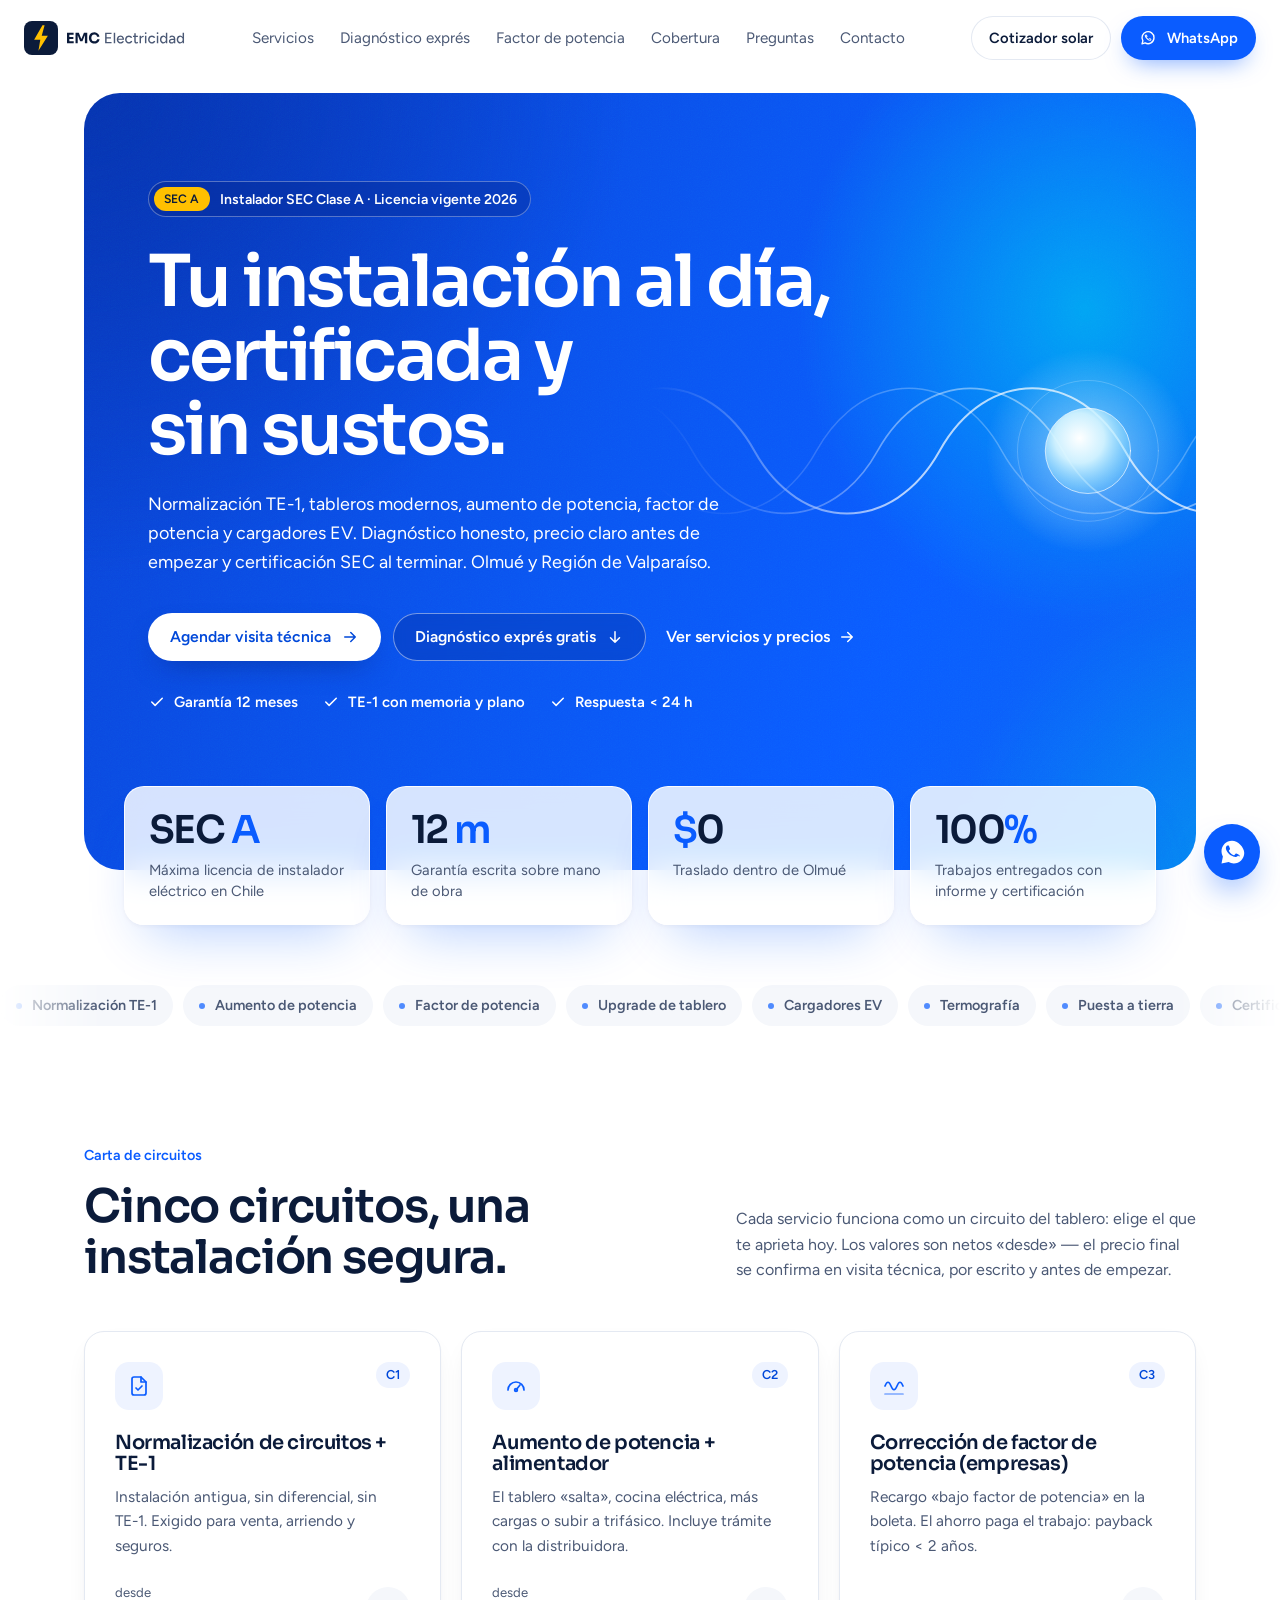
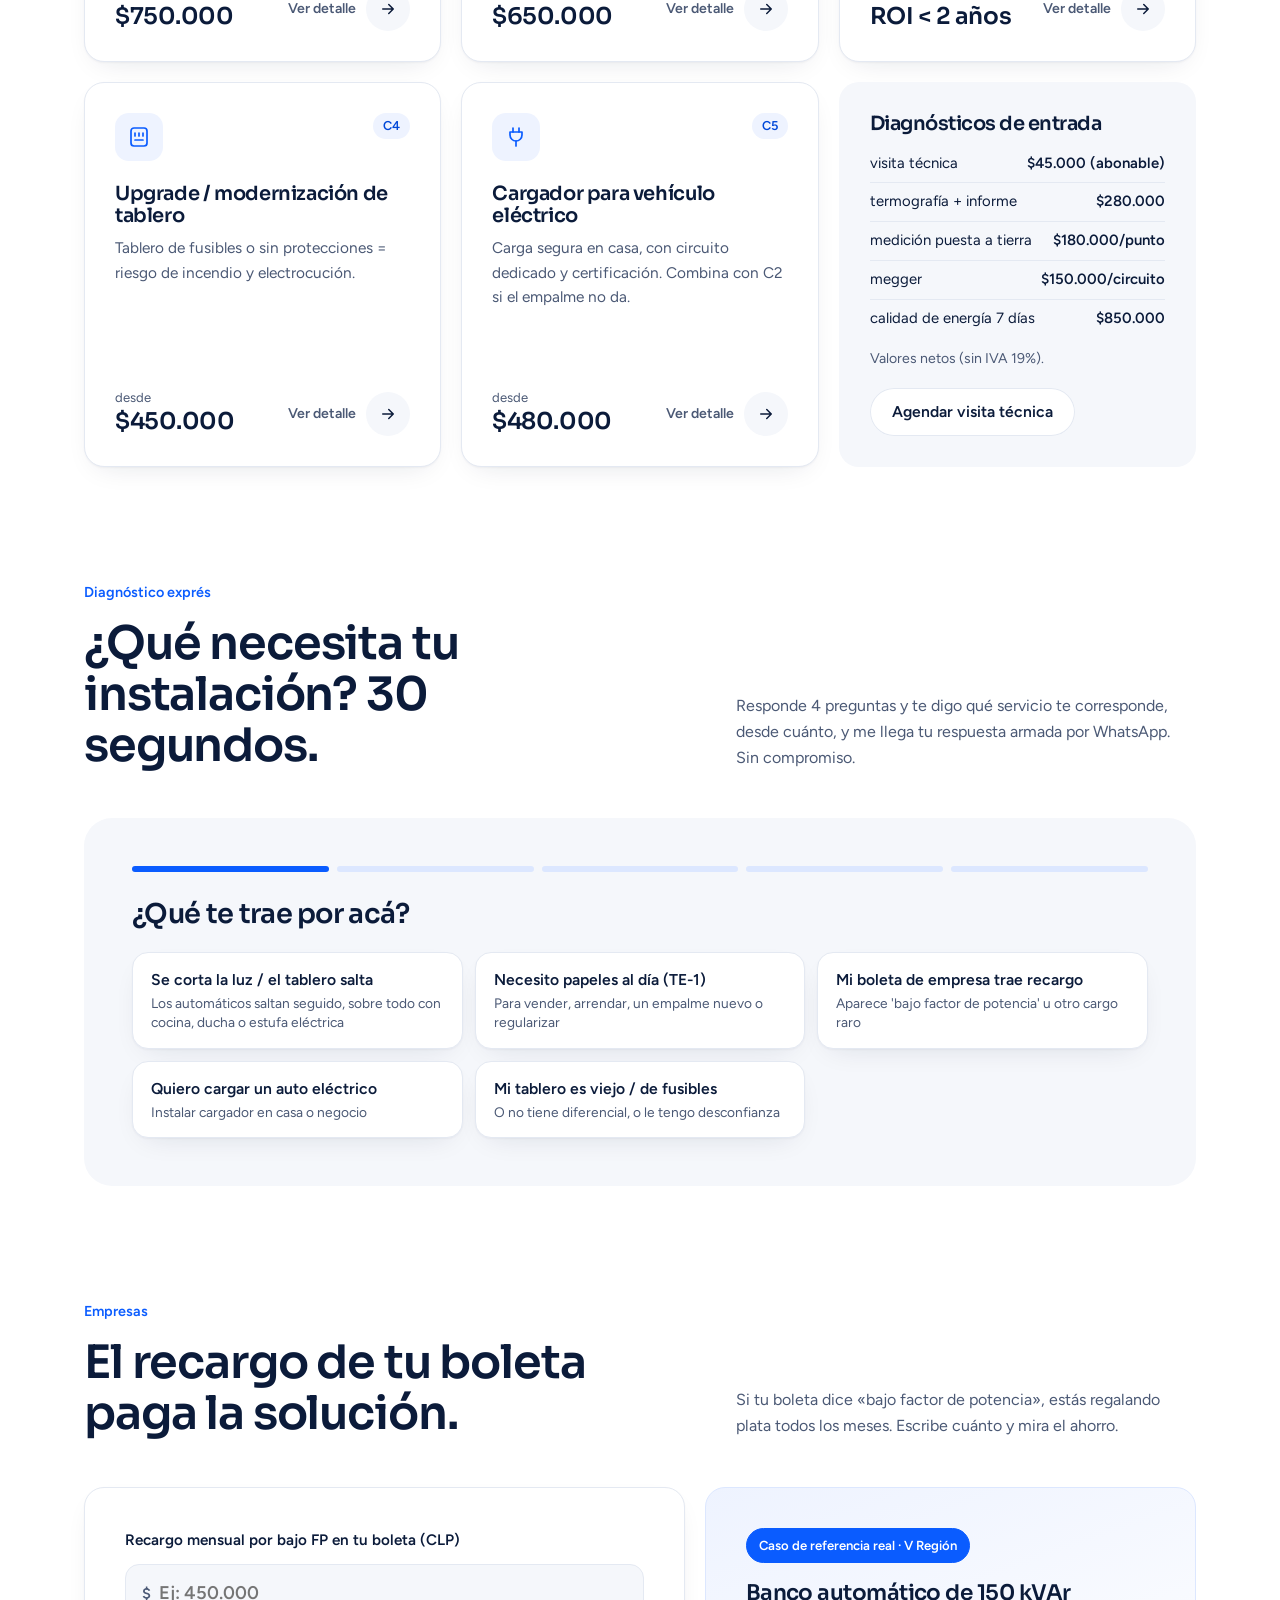
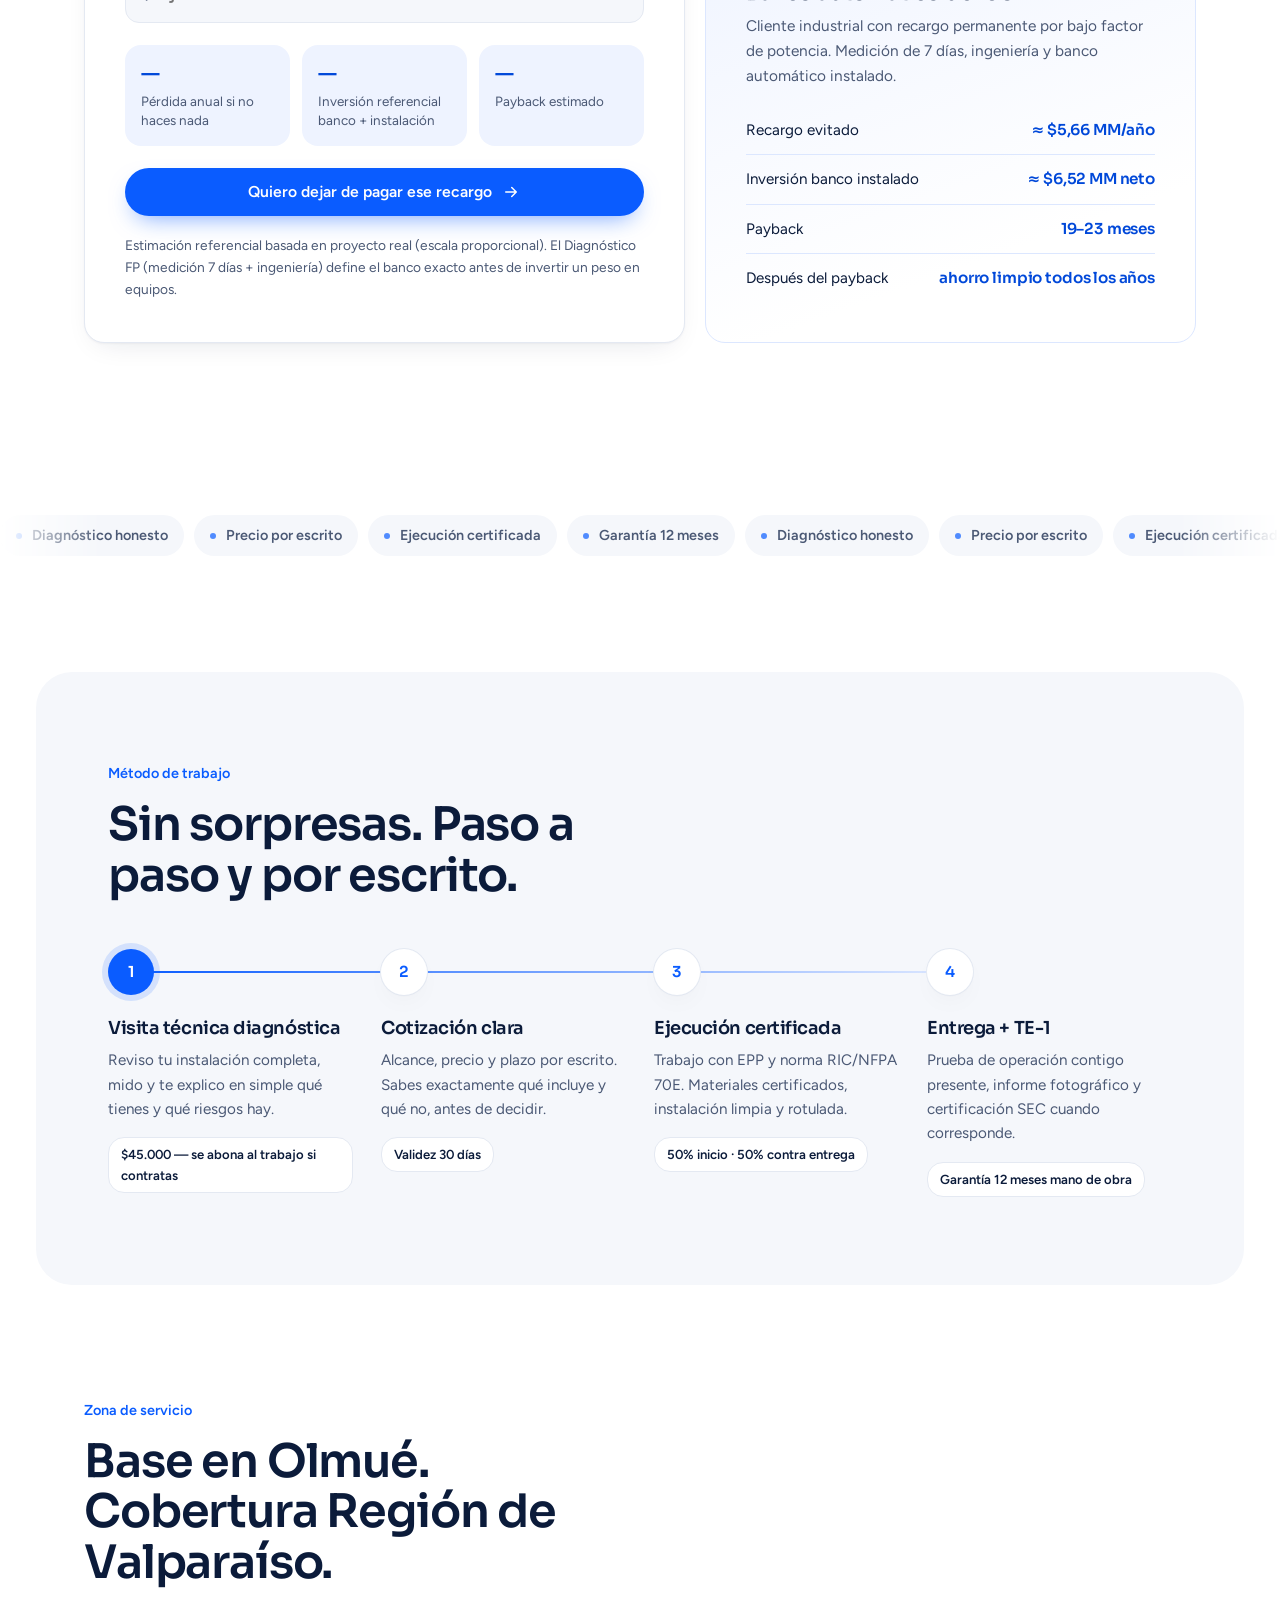
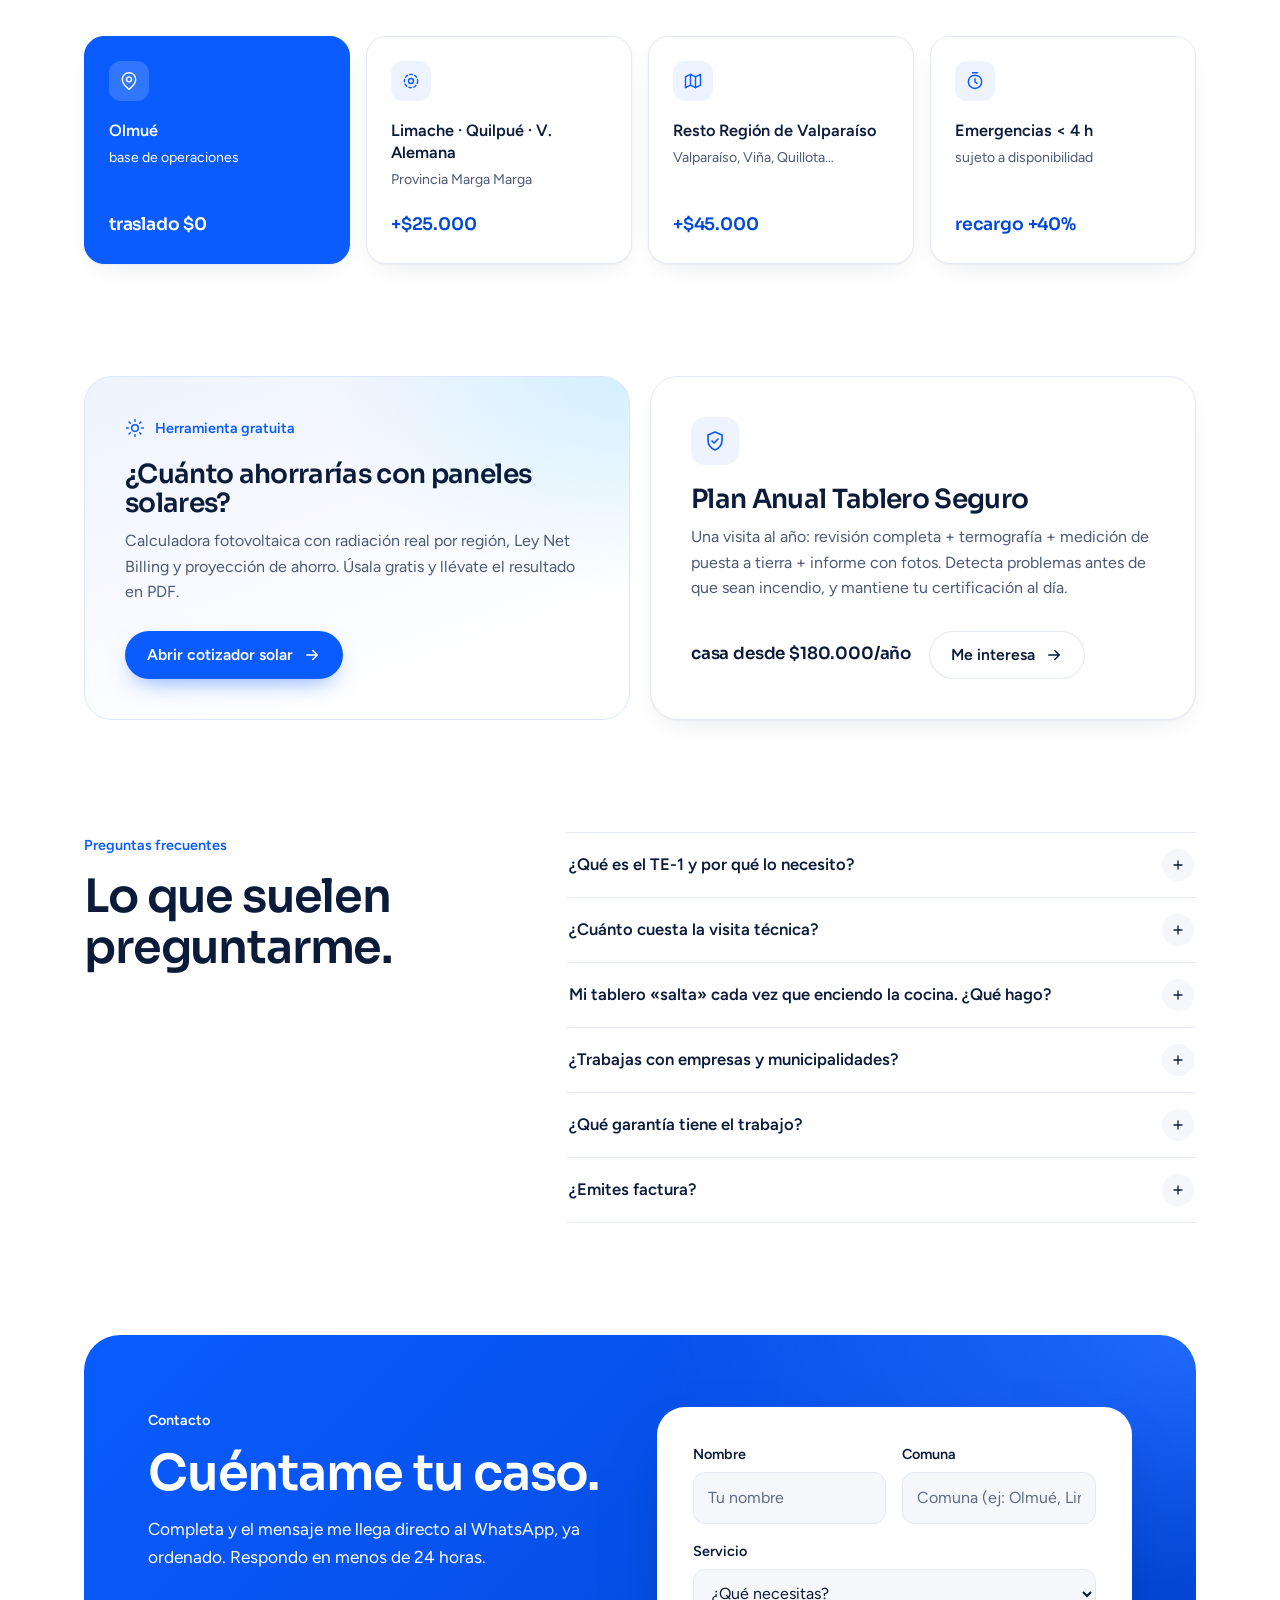
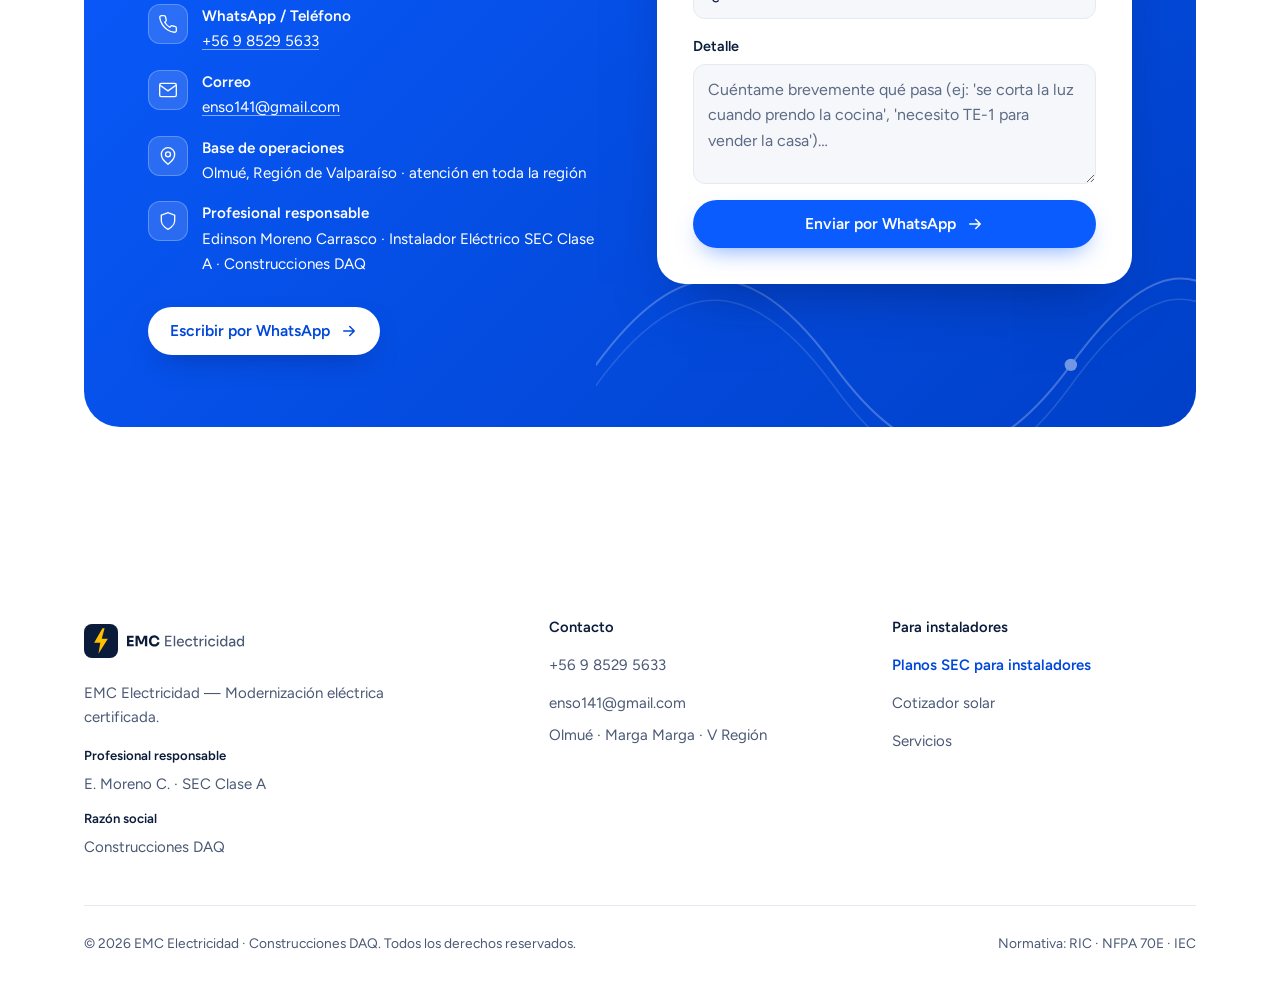
==== commit bc7603bc: "Logo EMC: rayo clásico amarillo en cuadro marino Co-Authored-By: Claude Opus 5.5 <noreply@anthropic." ====
--- a/index.html
+++ b/index.html
@@ -35,7 +35,7 @@
 
 <header class="site-header">
   <div class="wrap nav">
-    <a class="logo" href="#inicio"><img src="assets/logo-emc.svg" alt="EMC Electricidad" width="180" height="34"></a>
+    <a class="logo" href="#inicio"><img src="assets/logo-emc.svg" alt="EMC Electricidad" width="162" height="34"></a>
     <nav class="links" id="navlinks" aria-label="Principal">
       <a href="#servicios">Servicios</a>
       <a href="#diagnostico">Diagnóstico exprés</a>
@@ -467,7 +467,7 @@
   <div class="wrap">
     <div class="foot">
       <div>
-        <a class="logo" href="#inicio"><img src="assets/logo-emc.svg" alt="EMC Electricidad" width="180" height="34" loading="lazy"></a>
+        <a class="logo" href="#inicio"><img src="assets/logo-emc.svg" alt="EMC Electricidad" width="162" height="34" loading="lazy"></a>
         <p class="about">EMC Electricidad — Modernización eléctrica certificada.</p>
         <dl>
           <dt>Profesional responsable</dt><dd>E. Moreno C. · SEC Clase A</dd>
